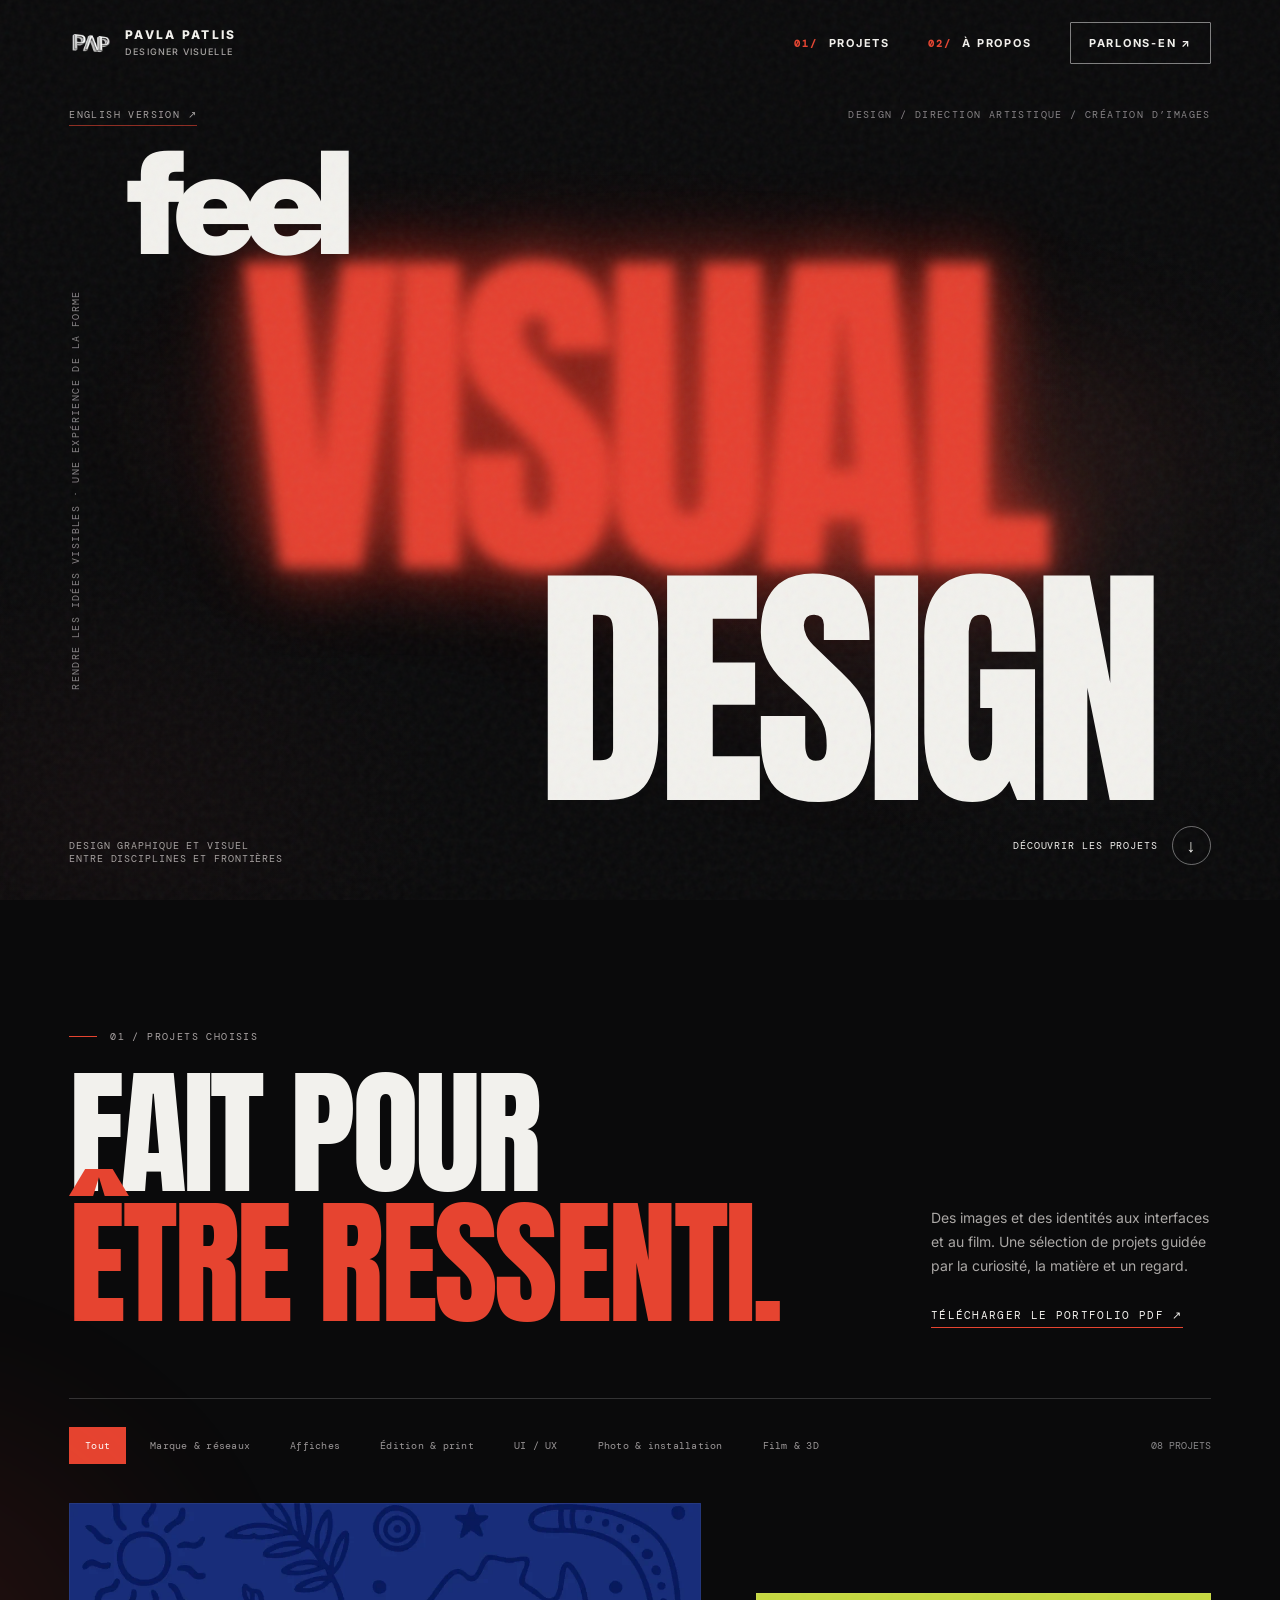
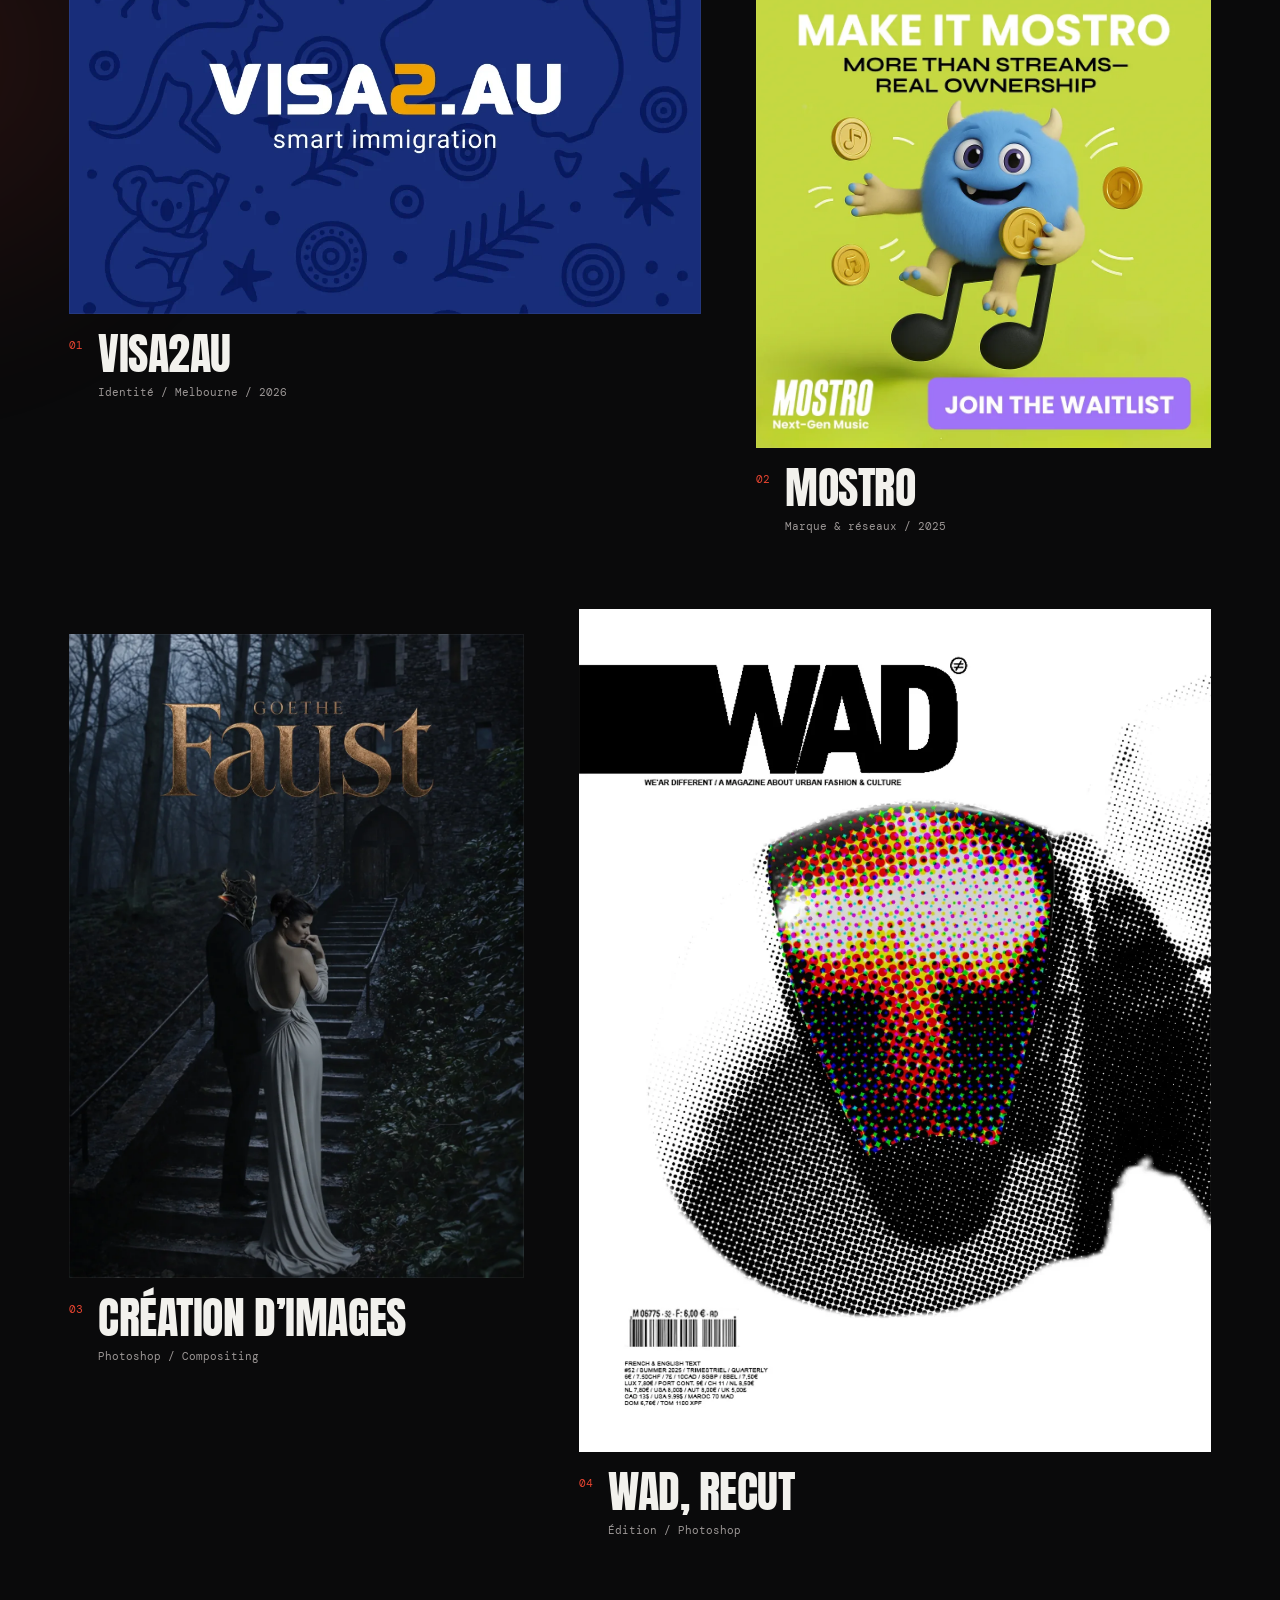
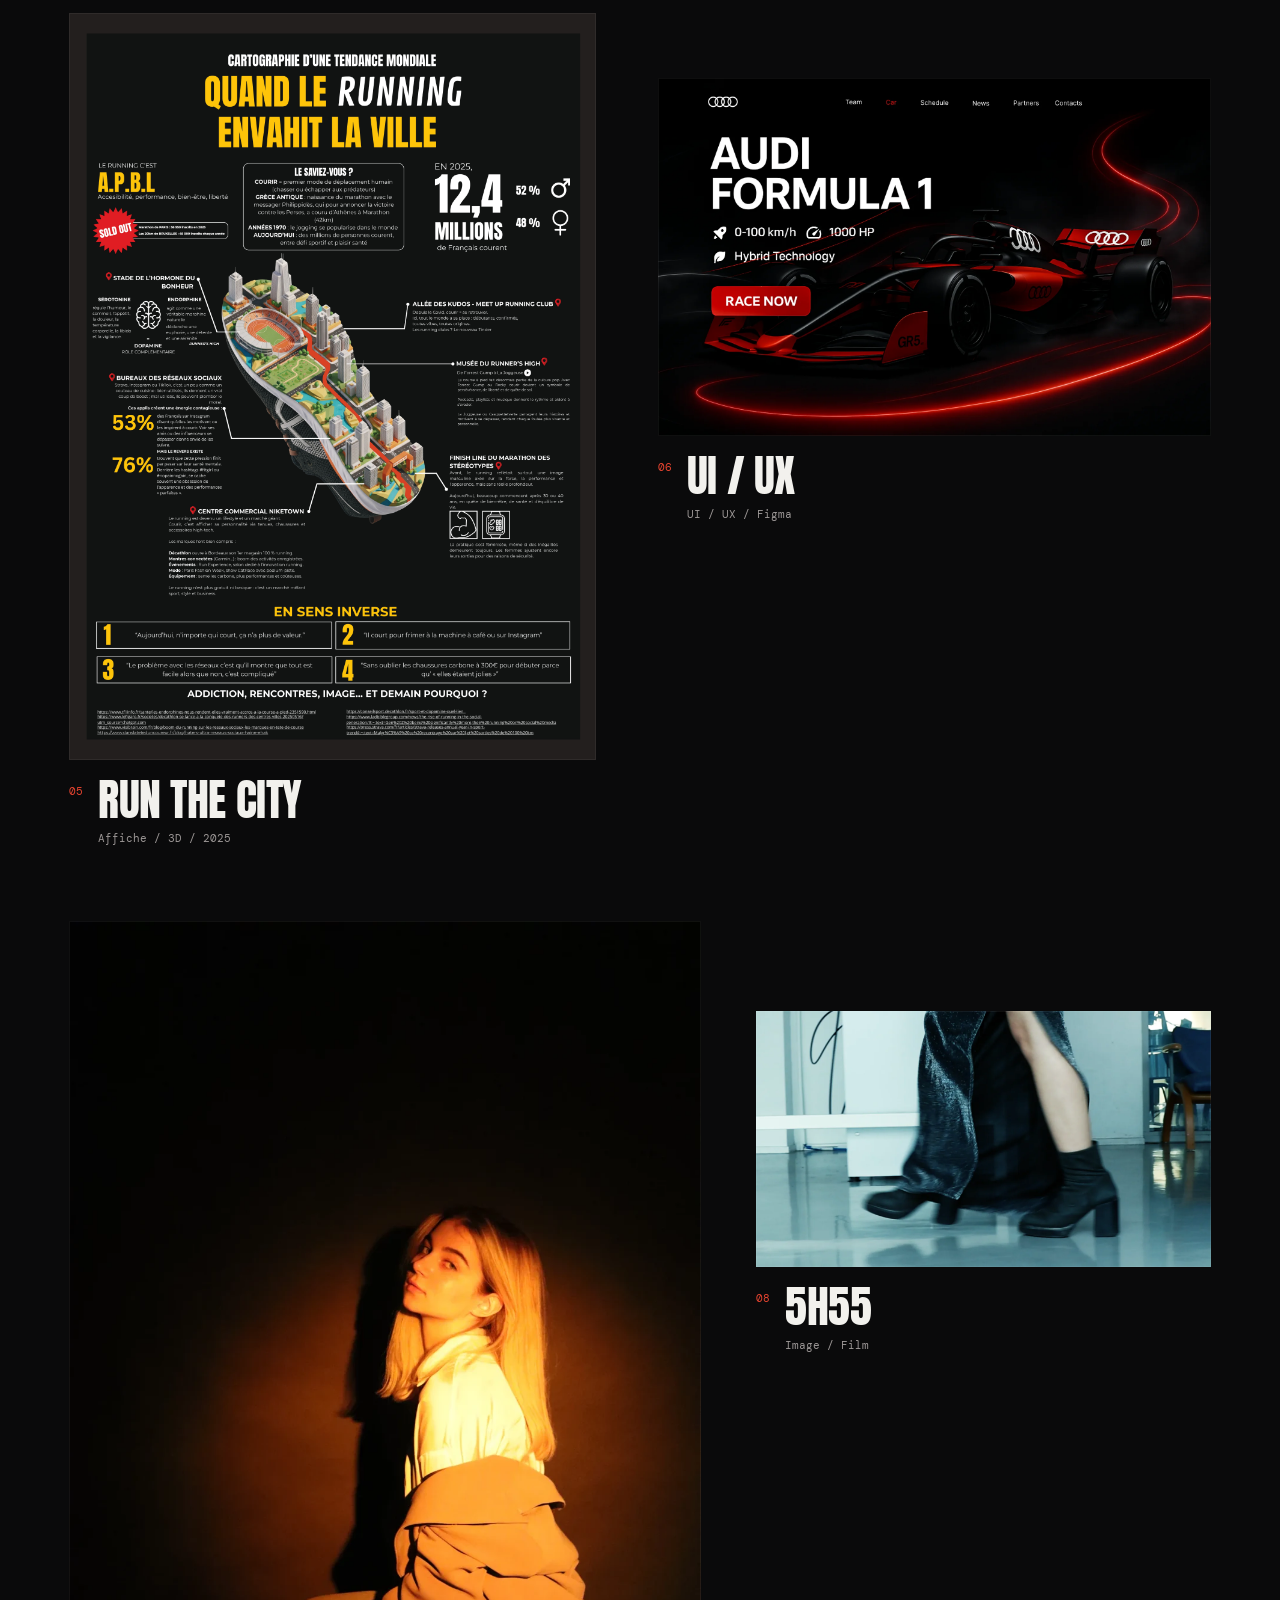
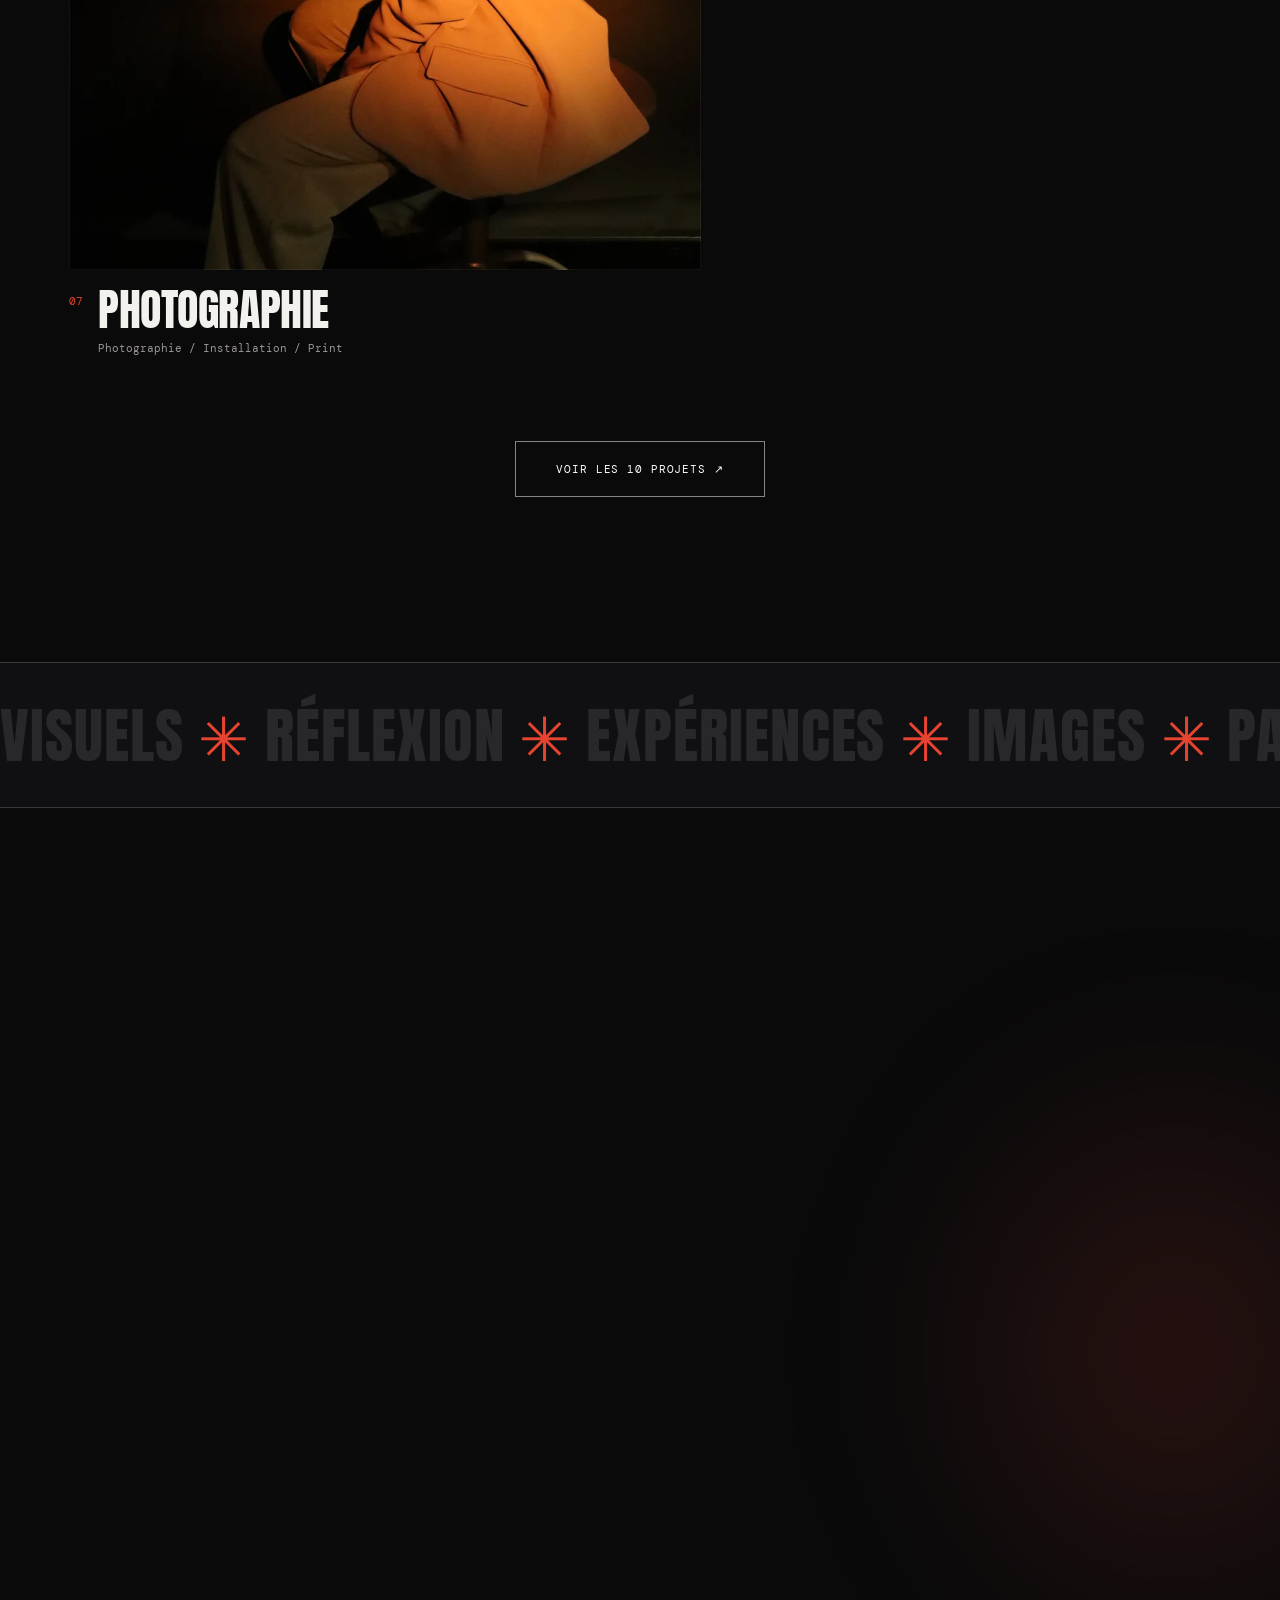
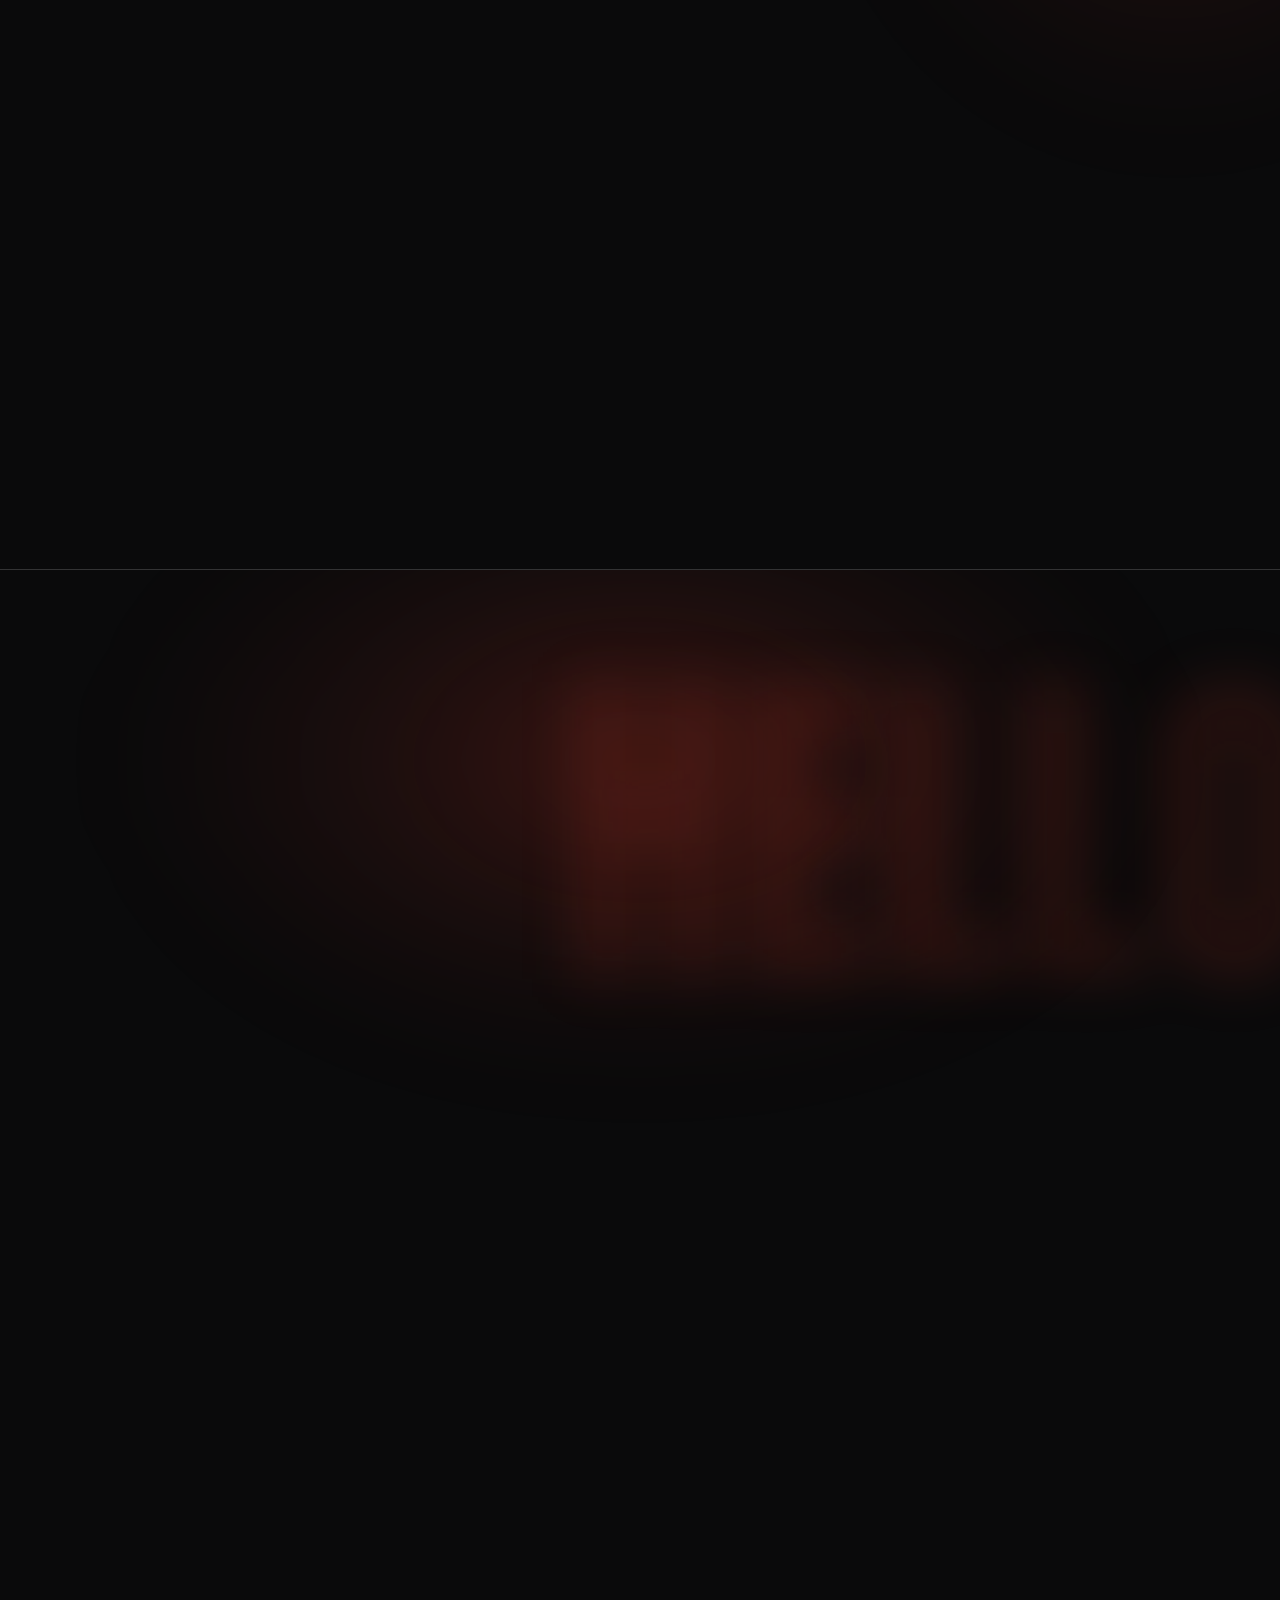
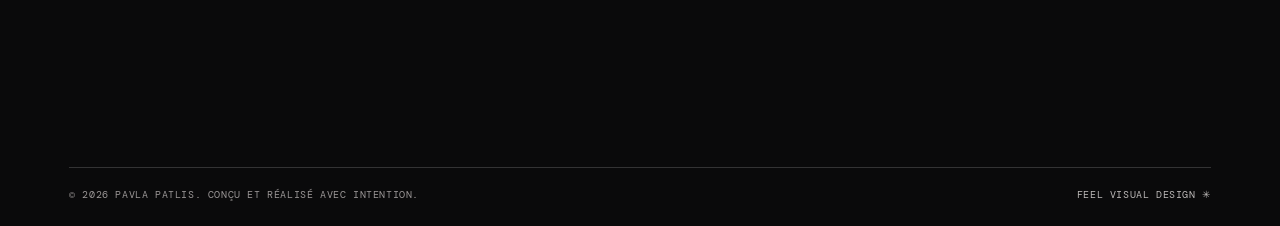
==== fr.html @ 3f1d0ac0 "Visa2AU: new email signatures" ====
<!doctype html>
<html lang="fr">
<head>
  <meta charset="utf-8">
  <meta name="viewport" content="width=device-width, initial-scale=1">
  <meta name="theme-color" content="#0a0a0b">
  <meta name="description" content="Pavla Patlis, designer visuelle : édition, identité visuelle, création d’images, digital et image en mouvement.">
  <title>Pavla Patlis — Feel Visual Design</title>
  <link rel="icon" type="image/x-icon" href="https://patlispavla.github.io/ppavla/logo_pap.ico">
  <link rel="preconnect" href="https://fonts.googleapis.com">
  <link rel="preconnect" href="https://fonts.gstatic.com" crossorigin>
  <link href="https://fonts.googleapis.com/css2?family=Anton&family=DM+Mono:wght@400;500&family=Inter:wght@400;500;600;700;800;900&display=swap" rel="stylesheet">
  <style>
  :root{--bg:#0a0a0b;--black:#0e0e10;--panel:#151517;--paper:#f2f1ed;--red:#e64430;--red2:#ff5b46;--faint:#89888a;--line:rgba(255,255,255,.17);--edge:clamp(22px,5.4vw,100px);--display:'Anton',Impact,'Noto Sans Condensed Black','Arial Narrow',sans-serif;--body:'Inter',Arial,sans-serif;--mono:'DM Mono',monospace}
  *,*::before,*::after{box-sizing:border-box}
  html{scroll-behavior:smooth;scroll-padding-top:100px}
  body{margin:0;color:var(--paper);background:var(--bg);font-family:var(--body);-webkit-font-smoothing:antialiased;overflow-x:hidden}
  ::selection{background:var(--red);color:white}
  a{color:inherit;text-decoration:none}
  button{font:inherit}
  button,a{-webkit-tap-highlight-color:transparent}
  button:focus-visible,a:focus-visible{outline:2px solid var(--red2);outline-offset:5px}
  img{display:block;max-width:100%}
  .sr-only{position:absolute!important;width:1px!important;height:1px!important;padding:0!important;margin:-1px!important;overflow:hidden!important;clip:rect(0,0,0,0)!important;white-space:nowrap!important;border:0!important}
  .skip{position:fixed;top:-80px;left:20px;background:var(--red);color:#fff;padding:12px 18px;z-index:500}.skip:focus{top:20px}
  .noise{position:fixed;inset:0;pointer-events:none;z-index:95;opacity:.095;background-image:url("data:image/svg+xml,%3Csvg viewBox='0 0 180 180' xmlns='http://www.w3.org/2000/svg'%3E%3Cfilter id='n'%3E%3CfeTurbulence type='fractalNoise' baseFrequency='.75' numOctaves='3' stitchTiles='stitch'/%3E%3C/filter%3E%3Crect width='100%25' height='100%25' filter='url(%23n)' opacity='.5'/%3E%3C/svg%3E")}
  .progress{position:fixed;z-index:100;top:0;left:0;height:2px;background:var(--red2);width:0;transition:width .08s linear}
  .site-header{height:86px;padding:0 var(--edge);display:flex;align-items:center;justify-content:space-between;position:fixed;inset:0 0 auto;z-index:90;border-bottom:1px solid transparent;transition:background .4s,border-color .4s,backdrop-filter .4s}
  .site-header.scrolled{background:rgba(8,8,9,.83);backdrop-filter:blur(24px);-webkit-backdrop-filter:blur(24px);border-color:var(--line)}
  .brand{display:flex;align-items:center;gap:12px;line-height:1}
  .brand-mark{width:44px;height:44px;object-fit:contain}
  .brand-name{font-size:12px;font-weight:800;letter-spacing:.19em;text-transform:uppercase}
  .brand-name small{display:block;font-size:9px;letter-spacing:.13em;font-weight:500;color:#a6a3a2;margin-top:6px}
  .main-nav{display:flex;align-items:center;gap:clamp(24px,3vw,52px)}
  .main-nav a{font-size:11px;text-transform:uppercase;letter-spacing:.16em;font-weight:700;position:relative}
  .main-nav a::after{content:'';position:absolute;bottom:-9px;left:0;width:0;height:2px;background:var(--red);transition:width .25s}
  .main-nav a:hover::after,.main-nav a:focus-visible::after{width:100%}
  .nav-num{font-family:var(--mono);font-size:10px;color:var(--red);margin-right:6px}
  .header-contact{border:1px solid rgba(255,255,255,.48);padding:13px 18px;border-radius:1px;transition:background .2s,border-color .2s}
  .header-contact:hover{background:var(--red);border-color:var(--red)}
  .mobile-toggle{display:none;background:none;border:0;color:var(--paper);font-size:12px;font-weight:700;letter-spacing:.1em;cursor:pointer}
  .hero{height:min(950px,100svh);min-height:740px;position:relative;isolation:isolate;overflow:hidden;display:flex;align-items:center;justify-content:center;padding:115px var(--edge) 90px}
  .hero::before{content:'';position:absolute;inset:-15%;z-index:-2;pointer-events:none;background:radial-gradient(ellipse 43% 30% at 47% 46%,rgba(102,32,29,.20),transparent 70%),radial-gradient(ellipse 30% 36% at 74% 58%,rgba(60,57,57,.18),transparent 75%),radial-gradient(ellipse 28% 30% at 18% 80%,rgba(68,32,34,.14),transparent 72%)}
  .hero-haze{position:absolute;pointer-events:none;z-index:-1;border-radius:50%;filter:blur(58px);will-change:transform;transform:translate3d(0,0,0)}
  .hero-haze.a{width:min(85vw,1100px);height:320px;left:11%;top:31%;background:radial-gradient(ellipse,rgba(230,68,48,.30) 0%,rgba(230,68,48,.12) 35%,transparent 76%);animation:haze-a 10s ease-in-out infinite alternate}
  .hero-haze.b{width:660px;height:410px;left:40%;top:37%;background:radial-gradient(ellipse,rgba(245,74,56,.14),transparent 70%);filter:blur(75px);animation:haze-b 13s ease-in-out infinite alternate}
  @keyframes haze-a{to{transform:translate3d(5%,-6%,0) scale(1.14)}}
  @keyframes haze-b{to{transform:translate3d(-9%,7%,0) scale(.88)}}
  .hero-rail{position:absolute;top:50%;left:var(--edge);writing-mode:vertical-rl;transform:translateY(-40%) rotate(180deg);font:10px var(--mono);letter-spacing:.14em;color:#858184}
  .hero-rail.right{left:auto;right:var(--edge);transform:translateY(-40%)}
  .hero-stage{position:relative;width:min(100%,1390px);height:min(64vw,690px);min-height:490px;transform:translateY(1.5%);isolation:isolate}
  .hero-feel{font-size:clamp(66px,11.5vw,182px);letter-spacing:-.085em;font-weight:900;line-height:1;position:absolute;top:0;left:5%;z-index:5;margin:0}
  .hero-visual{font-family:var(--display);font-weight:400;letter-spacing:-.035em;font-size:clamp(170px,29vw,455px);position:absolute;top:12%;left:50%;transform:translateX(-50%) scaleX(.98);line-height:1.25;white-space:nowrap;margin:0;color:rgba(234,67,50,.94);z-index:2;filter:blur(7px);text-shadow:0 0 20px rgba(232,55,42,.24),0 0 66px rgba(229,60,45,.16);animation:visual-pulse 8s ease-in-out infinite alternate}
  .hero-visual::before{content:'VISUAL';position:absolute;inset:0;filter:blur(34px);color:rgba(235,58,43,.52);z-index:-1}
  @keyframes visual-pulse{to{filter:blur(12px);opacity:.82}}
  .hero-design{font-family:var(--display);font-weight:400;letter-spacing:-.037em;position:absolute;z-index:5;bottom:-2%;right:8%;font-size:clamp(135px,21vw,335px);line-height:1;margin:0;color:var(--paper)}
  .hero-symbol{position:absolute;right:3%;top:5%;width:20px;height:20px;border:1px solid #9e9995;border-radius:50%}
  .hero-symbol::after{content:'';position:absolute;left:9px;top:-14px;height:45px;border-left:1px solid #9e9995;transform:rotate(45deg)}
  .hero-bottom{position:absolute;left:var(--edge);right:var(--edge);bottom:35px;display:flex;justify-content:space-between;align-items:flex-end;font:10px var(--mono);text-transform:uppercase;letter-spacing:.09em;color:#a6a1a0}
  .hero-bottom a{display:flex;align-items:center;gap:14px;color:var(--paper)}
  .scroll-orb{width:39px;height:39px;border:1px solid rgba(255,255,255,.4);border-radius:50%;display:grid;place-items:center;font-size:18px;transition:background .3s,transform .3s}
  .hero-bottom a:hover .scroll-orb{background:var(--red);border-color:var(--red);transform:translateY(4px)}
  .hero-counter{position:absolute;left:var(--edge);top:150px;font:10px var(--mono);color:var(--faint);letter-spacing:.14em}
  .reveal{opacity:1;transform:none}
  .js .reveal{opacity:0;transform:translateY(34px);transition:opacity .85s cubic-bezier(.15,.85,.24,1),transform .85s cubic-bezier(.15,.85,.24,1)}
  .js .reveal.is-visible{opacity:1;transform:none}
  .section-label{display:flex;align-items:center;gap:13px;font:10px var(--mono);text-transform:uppercase;letter-spacing:.14em;color:#aaa4a4}
  .section-label::before{content:'';width:28px;height:1px;background:var(--red)}
  .work{padding:130px var(--edge) 165px;position:relative}
  .work::before{content:'';position:absolute;width:700px;height:650px;left:-450px;top:430px;background:radial-gradient(ellipse,rgba(217,54,40,.14),transparent 72%);pointer-events:none;filter:blur(54px)}
  .work-intro{display:flex;justify-content:space-between;align-items:end;gap:35px;margin:25px 0 70px}
  .section-heading{font-family:var(--display);font-weight:400;font-size:clamp(70px,10.8vw,180px);line-height:.94;letter-spacing:-.026em;text-transform:uppercase;margin:0}
  .section-heading .accent{color:var(--red)}
  .work-intro p{max-width:280px;font-size:14px;line-height:1.7;color:#aaa7a5;margin:0 0 8px}
  .filter-bar{display:flex;flex-wrap:wrap;gap:8px;margin-bottom:39px;border-top:1px solid var(--line);padding-top:28px;align-items:center}
  .filter-bar button{cursor:pointer;color:#9b9798;background:none;border:1px solid transparent;padding:11px 15px;font:10px var(--mono);letter-spacing:.025em;transition:background .2s,color .2s,border-color .2s}
  .filter-bar button:hover{color:white;border-color:var(--line)}
  .filter-bar button[aria-pressed="true"]{color:white;background:var(--red);border-color:var(--red)}
  .filter-count{font:10px var(--mono);color:var(--faint);margin-left:auto;padding:10px 0}
  .projects{display:grid;grid-template-columns:repeat(12,minmax(0,1fr));column-gap:clamp(14px,2.8vw,45px);row-gap:75px}
  .project{grid-column:span 6;min-width:0;position:relative;cursor:pointer;background:none;color:inherit;border:0;padding:0;text-align:left;display:flex;flex-direction:column}
  .project:nth-child(6n+1),.project:nth-child(6n+4){grid-column:span 7}
  .project:nth-child(6n+2),.project:nth-child(6n+3){grid-column:span 5}
  .project:nth-child(6n+1){padding-right:1.5vw}
  .project:nth-child(6n+2){padding-top:90px}
  .project:nth-child(6n+3){padding-top:25px}
  .project:nth-child(6n+4){padding-left:1.5vw}
  .project:nth-child(6n+5){padding-right:2vw}
  .project:nth-child(6n+6){padding-top:65px}
  .project-cover{width:100%;position:relative;display:block;background:#19191b;overflow:hidden;aspect-ratio:1.37}
  .project:nth-child(6n+2) .project-cover,.project:nth-child(6n+3) .project-cover{aspect-ratio:.91}
  .project:nth-child(6n+5) .project-cover{aspect-ratio:1.12}
  .project-cover::after{content:'';position:absolute;inset:0;border:1px solid rgba(255,255,255,.055);pointer-events:none}
  .project-cover img{width:100%;height:100%;object-fit:cover;transition:transform 1s cubic-bezier(.2,.8,.2,1),filter .6s}
  .project:hover .project-cover img{transform:scale(1.06);filter:saturate(1.09)}
  .project-cover .view{position:absolute;top:20px;right:20px;width:52px;height:52px;border-radius:50%;display:grid;place-items:center;background:var(--red);font-size:20px;line-height:1;opacity:0;transform:translateY(10px) rotate(-25deg);transition:opacity .3s,transform .3s;z-index:2}
  .project:hover .view,.project:focus-visible .view{opacity:1;transform:translateY(0) rotate(0)}
  .project-info{display:flex;align-items:start;gap:15px;padding-top:18px}
  .project-index{font:11px var(--mono);color:var(--red);padding-top:6px}
  .project-title{font:clamp(27px,3.4vw,53px)/1 var(--display);text-transform:uppercase;letter-spacing:-.01em;transition:color .25s}
  .project:hover .project-title{color:var(--red2)}
  .project-category{font:11px var(--mono);color:#9b9695;margin:8px 0 0 0;line-height:1.5}
  .archive-controls{display:flex;justify-content:center;padding-top:85px}
  .archive-button{border:1px solid rgba(255,255,255,.5);cursor:pointer;background:transparent;color:white;min-width:250px;padding:20px 27px;text-align:center;text-transform:uppercase;font:11px var(--mono);letter-spacing:.08em;transition:background .25s,border-color .25s}
  .archive-button:hover{background:var(--red);border-color:var(--red)}
  .marquee{border-top:1px solid var(--line);border-bottom:1px solid var(--line);padding:26px 0;overflow:hidden;background:#101012}
  .marquee-track{display:flex;gap:55px;width:max-content;font:clamp(27px,4.8vw,70px) var(--display);white-space:nowrap;text-transform:uppercase;color:#28282a;letter-spacing:.015em;animation:marquee 35s linear infinite}
  .marquee-track b{font-weight:400;color:var(--red)}
  @keyframes marquee{to{transform:translateX(-50%)}}
  .about{padding:150px var(--edge) 155px;position:relative;overflow:hidden}
  .about::before{content:'';position:absolute;right:-220px;top:170px;width:650px;height:750px;background:radial-gradient(ellipse,rgba(230,68,48,.14),transparent 70%);filter:blur(65px);pointer-events:none}
  .about-layout{display:grid;grid-template-columns:.84fr 1.15fr;gap:clamp(45px,9vw,150px);margin-top:35px;align-items:start}
  .portrait{margin:0;position:relative;width:100%;max-width:520px;background:#222;overflow:hidden;aspect-ratio:4/5}
  .portrait img{height:100%;width:100%;object-fit:cover;filter:grayscale(1) contrast(1.13);transition:filter .6s,transform 1.2s}
  .portrait:hover img{filter:grayscale(.45);transform:scale(1.03)}
  .portrait figcaption{position:absolute;bottom:17px;left:18px;font:10px var(--mono);letter-spacing:.09em;background:rgba(11,11,12,.7);padding:9px 11px}
  .about-lead{font-size:clamp(26px,3.6vw,53px);line-height:1.13;font-weight:800;letter-spacing:-.04em;margin:0 0 29px}
  .about-lead em{font-style:normal;color:var(--red)}
  .about-copy{font-size:15px;line-height:1.9;color:#aaa5a4;max-width:600px;margin:0 0 22px}
  .about-status{display:flex;align-items:flex-start;gap:12px;border-top:1px solid var(--line);border-bottom:1px solid var(--line);padding:22px 0;margin:35px 0 40px;font-size:13px;line-height:1.65;max-width:620px}
  .status-dot{display:block;width:8px;height:8px;border-radius:50%;background:var(--red);box-shadow:0 0 0 6px rgba(230,68,48,.15);margin:5px 3px 0 4px;flex-shrink:0;animation:status 2.5s ease-in-out infinite}
  @keyframes status{50%{box-shadow:0 0 0 10px rgba(230,68,48,0)}}
  .about-detail{display:grid;grid-template-columns:1fr 1fr;gap:36px;margin-top:30px;max-width:620px}
  .detail-heading{font:10px var(--mono);letter-spacing:.14em;text-transform:uppercase;color:var(--red);margin:0 0 15px}
  .detail-text{font-size:13px;line-height:1.8;color:#aaa5a4;margin:0}
  .contact{min-height:680px;position:relative;isolation:isolate;padding:115px var(--edge) 25px;overflow:hidden;border-top:1px solid var(--line);display:flex;flex-direction:column;justify-content:space-between}
  .contact::before{content:'';position:absolute;z-index:-2;left:10%;top:-110px;width:80%;height:600px;background:radial-gradient(ellipse,rgba(227,61,44,.24),rgba(227,61,44,.08) 38%,transparent 73%);filter:blur(55px);animation:contact-fog 10s ease-in-out infinite alternate}
  @keyframes contact-fog{to{transform:scale(1.15) translateX(3%);opacity:.75}}
  .contact-glow{position:absolute;z-index:-1;font:clamp(160px,27vw,510px)/1 var(--display);color:rgba(231,62,44,.13);filter:blur(27px);top:90px;right:-3%;white-space:nowrap;pointer-events:none}
  .contact-content{position:relative;z-index:2}
  .contact-heading{font:clamp(76px,11.7vw,190px)/.91 var(--display);text-transform:uppercase;letter-spacing:-.02em;margin:20px 0 43px}
  .contact-heading span{color:var(--red)}
  .email-link{display:inline-block;font-size:clamp(17px,3vw,42px);font-weight:700;letter-spacing:-.035em;padding:8px 0;border-bottom:1px solid var(--paper);word-break:break-word;transition:color .25s,border-color .25s}
  .email-link:hover{color:var(--red2);border-color:var(--red2)}
  .contact-links{display:flex;flex-wrap:wrap;gap:26px;margin-top:35px;font:10px var(--mono);text-transform:uppercase;letter-spacing:.08em}
  .contact-links a{padding:4px 0;border-bottom:1px solid rgba(255,255,255,.4);transition:color .2s}
  .contact-links a:hover{color:var(--red2)}
  .footer{display:flex;justify-content:space-between;align-items:center;gap:20px;border-top:1px solid var(--line);padding-top:20px;font:10px var(--mono);color:#9b9797;letter-spacing:.06em}
  .footer span:last-child{color:#bcb9b8}
  /* case study overlay */
  .case-overlay{position:fixed;inset:0;background:rgba(0,0,0,.78);z-index:140;display:none;align-items:stretch;justify-content:end;backdrop-filter:blur(14px);-webkit-backdrop-filter:blur(14px)}
  .case-overlay.open{display:flex}
  .case-panel{background:#101011;position:relative;overflow-y:auto;overscroll-behavior:contain;width:min(1050px,96vw);height:100%;padding:35px clamp(22px,5vw,75px) 75px;box-shadow:-20px 0 80px rgba(0,0,0,.3);animation:panel-in .4s cubic-bezier(.2,.8,.2,1) both}
  @keyframes panel-in{from{transform:translateX(40px);opacity:.6}to{transform:none;opacity:1}}
  .case-top{display:flex;align-items:center;justify-content:space-between;padding:0 0 50px;gap:15px}
  .case-back{background:none;border:0;color:#aaa4a4;cursor:pointer;font:11px var(--mono);text-transform:uppercase;letter-spacing:.1em}
  .case-close{border:1px solid var(--line);background:none;color:white;width:44px;height:44px;border-radius:50%;font-size:21px;cursor:pointer;transition:background .25s}
  .case-close:hover{background:var(--red)}
  .case-small{font:11px var(--mono);color:var(--red);letter-spacing:.1em}
  .case-name{font:clamp(70px,9vw,150px)/1 var(--display);text-transform:uppercase;letter-spacing:-.02em;margin:17px 0 10px}
  .case-subline{font:14px var(--mono);color:#aaa4a4;margin:0 0 45px}
  .case-main-image{width:100%;max-height:650px;object-fit:cover;background:#222}
  .case-row{display:grid;grid-template-columns:1.15fr .85fr;gap:40px;border-top:1px solid var(--line);padding:45px 0 55px;margin-top:25px}
  .case-description{font-size:clamp(17px,2vw,25px);line-height:1.65;letter-spacing:-.025em;margin:0}
  .case-tags{font:11px/1.9 var(--mono);color:#999;letter-spacing:.01em;margin:0}
  .case-gallery{display:grid;grid-template-columns:repeat(2,minmax(0,1fr));gap:16px}
  .case-gallery img{width:100%;height:auto;object-fit:contain;background:#1e1e20}
  .case-gallery img.wide{grid-column:1/-1}
  .case-next-btn{border:0;border-top:1px solid var(--line);width:100%;margin-top:42px;padding:30px 0;text-align:left;color:white;background:none;display:flex;justify-content:space-between;align-items:center;cursor:pointer}
  .case-next-btn span:first-child{font:10px var(--mono);color:var(--red)}
  .case-next-btn span:last-child{font:clamp(30px,4vw,60px) var(--display);text-transform:uppercase}
  .no-scroll{overflow:hidden}
  @media(max-width:1100px){.hero{min-height:640px}.hero-stage{min-height:400px}.hero-design{bottom:4%}.hero-feel{top:4%}.work{padding-top:85px}.section-heading{font-size:clamp(80px,10vw,135px)}.about-layout{gap:50px}}
  @media(max-width:760px){:root{--edge:22px}.site-header{height:72px}.brand-mark{width:37px;height:37px}.brand-name{font-size:10px}.brand-name small{font-size:8px}.mobile-toggle{display:block}.main-nav{position:absolute;left:0;right:0;top:72px;background:#101011;display:none;flex-direction:column;align-items:stretch;padding:30px var(--edge);gap:0;border-bottom:1px solid var(--line)}.main-nav.open{display:flex}.main-nav a{font-size:15px;padding:17px 0}.main-nav .header-contact{margin-top:15px;text-align:center}.hero{height:780px;min-height:680px;padding-top:100px}.hero-stage{min-height:370px;height:440px;width:100%;transform:translateY(-15px)}.hero-feel{left:0;top:15%;font-size:clamp(70px,15vw,125px)}.hero-visual{font-size:clamp(158px,30vw,240px);top:24%;filter:blur(5px)}.hero-design{font-size:clamp(126px,24vw,195px);right:1%;bottom:9%}.hero-rail,.hero-rail.right,.hero-symbol{display:none}.hero-counter{top:105px}.hero-bottom{bottom:22px}.hero-bottom>span{max-width:160px}.work{padding:80px var(--edge) 95px}.work-intro{display:block;margin-bottom:37px}.section-heading{font-size:clamp(64px,16vw,110px)}.work-intro p{margin-top:24px;max-width:380px}.filter-bar{gap:4px}.filter-bar button{padding:10px 9px;font-size:10px}.filter-count{width:100%;margin-left:0}.projects{grid-template-columns:1fr 1fr;gap:45px 17px}.project,.project:nth-child(n){grid-column:span 1;padding:0}.project:nth-child(4n+1){grid-column:span 2}.project:nth-child(4n+1) .project-cover{aspect-ratio:1.35}.project:nth-child(4n+2) .project-cover,.project:nth-child(4n+3) .project-cover{aspect-ratio:.75}.project:nth-child(4n+4) .project-cover{aspect-ratio:.82}.project-info{gap:8px;padding-top:13px}.project-index{font-size:9px}.project-title{font-size:clamp(23px,5vw,39px)}.project-category{font-size:10px;margin-top:6px}.project-cover .view{width:40px;height:40px;right:11px;top:11px}.about{padding:85px var(--edge)}.about-layout{grid-template-columns:1fr;gap:40px}.portrait{max-width:430px;aspect-ratio:4/4.5}.about-copy{font-size:14px}.contact{min-height:620px;padding-top:100px}.contact-heading{font-size:clamp(74px,13vw,135px)}.contact-glow{top:150px}.case-panel{width:100vw;padding-top:22px}.case-top{padding-bottom:30px}.case-row{grid-template-columns:1fr;gap:22px;padding-top:30px}}
  @media(max-width:460px){.hero{height:690px;min-height:630px}.hero-stage{height:335px;min-height:300px}.hero-feel{font-size:18.4vw;top:5%}.hero-visual{font-size:32vw;top:20%;letter-spacing:-.07em}.hero-design{font-size:25vw;bottom:0;right:-1%}.hero-bottom{font-size:9px}.work-intro p{font-size:13px}.project-title{font-size:21px}.project-category{font-size:9px}.about-detail{grid-template-columns:1fr;gap:24px}.footer{flex-direction:column;align-items:flex-start}.case-gallery{gap:10px}}
  @media(prefers-reduced-motion:reduce){*,*::before,*::after{scroll-behavior:auto!important;animation-duration:.01ms!important;animation-iteration-count:1!important;transition-duration:.01ms!important}.js .reveal{opacity:1!important;transform:none!important}.hero-visual{filter:blur(7px)}}
  
  /* Nov 9 edits: DESIGN lower; images shown whole, never cropped */
  .hero-design{bottom:-12%}
  .projects{align-items:start}
  .project-cover,.project:nth-child(n) .project-cover{aspect-ratio:auto!important;height:auto}
  .project-cover img{height:auto;object-fit:contain;display:block}
  .project:hover .project-cover img{transform:none}
  .portrait{aspect-ratio:auto!important}.portrait img{height:auto}
  .case-main-image{max-height:85vh;object-fit:contain;display:block;margin:0 auto}
  @media(max-width:1100px){.hero-design{bottom:-10%}}
  @media(max-width:760px){.hero-design{bottom:-4%}}
  @media(max-width:460px){.hero-design{bottom:-9%}}

  .case-section{grid-column:1/-1;display:grid;grid-template-columns:minmax(180px,.32fr) 1fr;gap:36px;padding:44px 0;border-top:1px solid var(--line)}
  .case-section-head h3{font:clamp(30px,3vw,46px)/1 var(--display);text-transform:uppercase;margin:0 0 14px}
  .case-section-head p{font-size:15px;line-height:1.6;color:#b9b3b1;margin:0;max-width:340px}
  .case-section-imgs{display:grid;gap:16px;align-content:start}
  .case-section-imgs.cols-2{grid-template-columns:repeat(2,minmax(0,1fr))}
  .case-section-imgs.cols-2 img:first-child:nth-last-child(odd){grid-column:1/-1}
  .case-section-imgs img{width:100%;height:auto;background:transparent;border-radius:4px}
  .case-section-imgs img[src*="letterhead"]{max-width:520px}
  @media(max-width:760px){.case-section{grid-template-columns:1fr;gap:18px;padding:30px 0}.case-section-imgs.cols-2{grid-template-columns:1fr 1fr}}

  .archive{display:grid;grid-template-columns:minmax(0,560px) minmax(220px,1fr);gap:0;align-items:stretch;margin:70px 0 40px}
  .archive-art img{display:block;width:100%;height:auto}
  .archive-links{position:relative}
  .archive-links-inner{position:absolute;left:0;right:0;top:71%;transform:translateY(-32px);display:flex;flex-direction:column}
  .archive-links a{display:flex;justify-content:space-between;align-items:center;gap:20px;padding:16px 4px 16px 28px;border-bottom:1px solid rgba(255,255,255,.25);font:clamp(22px,2.4vw,34px)/1 var(--display);text-transform:uppercase;letter-spacing:.01em;transition:color .2s,padding .2s}
  .archive-links a:first-child{border-top:1px solid rgba(255,255,255,.25)}
  .archive-links a b{font-weight:400;color:var(--red)}
  .archive-links a:hover{color:var(--red2);padding-left:36px}
  @media(max-width:760px){.archive{grid-template-columns:1fr;margin:44px 0 30px}.archive-links-inner{position:static;transform:none;margin-top:20px}.archive-links a{padding-left:4px}}

  .hero-design{right:5%}
  @media(max-width:760px){.hero-design{right:0}}

  /* hero: equal glyph gaps feel→VISUAL→DESIGN (Anton/Inter metrics), sizes tied to --s */
  @media(min-width:761px){
    .hero{padding-top:140px;padding-bottom:95px}
    .hero-stage{--s:min(455px,29vw,calc((clamp(740px,100svh,950px) - 245px)/1.845));height:calc(var(--s)*1.845);min-height:0;transform:none}
    .hero-feel{font-size:calc(var(--s)*.4);top:calc(var(--s)*-.0408)}
    .hero-visual{font-size:var(--s);line-height:1;top:calc(var(--s)*.267)}
    .hero-design{font-size:calc(var(--s)*.736);top:calc(var(--s)*1.1654);bottom:auto}
    .hero-counter{top:108px}
    .hero-rail.right{writing-mode:horizontal-tb;top:108px;transform:none}
  }
  .work-pdf{display:inline-block;margin-top:22px;font:11px var(--mono);text-transform:uppercase;letter-spacing:.12em;color:var(--paper);border-bottom:1px solid var(--red);padding-bottom:5px}
  .work-pdf:hover{color:var(--red2)}
  .lang-switch{font:11px var(--mono);letter-spacing:.12em;color:#a6a1a0}
  .lang-switch b{color:var(--paper);font-weight:500}
  .lang-switch:hover{color:var(--red2)}
  .hero-fr{z-index:6;color:#a6a1a0;border-bottom:1px solid rgba(230,68,48,.6);padding-bottom:4px;transition:color .2s}
  .hero-fr:hover{color:var(--paper)}
  .about-certs{grid-column:1/-1}
  .cert-list{list-style:none;margin:0;padding:0;font-size:13px;line-height:1.5;color:#aaa5a4}
  .cert-list li{display:flex;justify-content:space-between;gap:18px;padding:9px 0;border-top:1px solid var(--line)}
  .cert-list li:last-child{border-bottom:1px solid var(--line)}
  .cert-list a,.cert-list .cert-name{color:var(--paper)}
  .cert-list a:hover{color:var(--red2)}
  .cert-list li span:last-child{font:10px var(--mono);letter-spacing:.08em;text-transform:uppercase;color:#858184;white-space:nowrap;align-self:center}
  @media(max-width:460px){.cert-list li{flex-direction:column;gap:3px}.cert-list li span:last-child{align-self:flex-start}}
</style>
</head>
<body>
<a class="skip" href="#work">Aller aux projets</a>
<div class="noise" aria-hidden="true"></div><div class="progress" id="progress" aria-hidden="true"></div>
<header class="site-header" id="header">
  <a class="brand" href="#top" aria-label="Pavla Patlis, retour en haut"><img class="brand-mark" src="https://patlispavla.github.io/ppavla/gallery2/logo_pap.png" alt=""><span class="brand-name">Pavla Patlis<small>Designer visuelle</small></span></a>
  <button class="mobile-toggle" id="mobile-toggle" aria-controls="main-nav" aria-expanded="false">MENU <span aria-hidden="true">☰</span></button>
  <nav class="main-nav" id="main-nav" aria-label="Navigation principale">
    <a href="#work"><span class="nav-num">01/</span> Projets</a>
    <a href="#about"><span class="nav-num">02/</span> À propos</a>
    <a class="header-contact" href="#contact">PARLONS-EN ↗</a>
  </nav>
</header>
<main>
  <section id="top" class="hero" aria-labelledby="hero-title">
    <span class="hero-haze a" aria-hidden="true"></span><span class="hero-haze b" aria-hidden="true"></span>
    <a class="hero-counter hero-fr" href="https://patlispavla.github.io/ppavla/v3.html" lang="en" hreflang="en">ENGLISH VERSION ↗</a><span class="hero-rail">RENDRE LES IDÉES VISIBLES · UNE EXPÉRIENCE DE LA FORME</span><span class="hero-rail right">DESIGN / DIRECTION ARTISTIQUE / CRÉATION D’IMAGES</span>
    <div class="hero-stage" id="hero-stage"><h1 id="hero-title" class="hero-feel"><span aria-hidden="true">feel</span><span class="sr-only">Pavla Patlis, feel visual design</span></h1><div class="hero-visual" aria-hidden="true">VISUAL</div><div class="hero-design" aria-hidden="true">DESIGN</div></div>
    <div class="hero-bottom"><span>Design graphique et visuel<br>Entre disciplines et frontières</span><a href="#work">Découvrir les projets <span class="scroll-orb" aria-hidden="true">↓</span></a></div>
  </section>
  <section class="work" id="work" aria-labelledby="work-heading">
    <div class="section-label reveal">01 / Projets choisis</div>
    <div class="work-intro reveal"><h2 class="section-heading" id="work-heading">Fait pour<br><span class="accent">être ressenti.</span></h2><div class="work-intro-side"><p>Des images et des identités aux interfaces et au film. Une sélection de projets guidée par la curiosité, la matière et un regard.</p><a class="work-pdf" href="https://patlispavla.github.io/ppavla/portfolio.pdf" target="_blank" rel="noopener noreferrer">Télécharger le portfolio PDF ↗</a></div></div>
    <div class="filter-bar reveal" role="group" aria-label="Catégories de projets">
      <button type="button" data-filter="all" aria-pressed="true">Tout</button><button type="button" data-filter="brand" aria-pressed="false">Marque & réseaux</button><button type="button" data-filter="poster" aria-pressed="false">Affiches</button><button type="button" data-filter="editorial" aria-pressed="false">Édition & print</button><button type="button" data-filter="digital" aria-pressed="false">UI / UX</button><button type="button" data-filter="photo" aria-pressed="false">Photo & installation</button><button type="button" data-filter="film" aria-pressed="false">Film & 3D</button>
      <span class="filter-count" id="filter-count" aria-live="polite"></span>
    </div>
    <div class="projects" id="projects" aria-live="polite"></div>
    <div class="archive-controls"><button class="archive-button" type="button" id="archive-button">Voir tous les projets ↗</button></div>
  </section>
  <div class="marquee" aria-hidden="true"><div class="marquee-track"><span>VISUELS <b>✳</b> RÉFLEXION <b>✳</b> EXPÉRIENCES <b>✳</b> IMAGES <b>✳</b> PAS SEULEMENT VU, MAIS RESSENTI <b>✳</b>&nbsp;</span><span>VISUELS <b>✳</b> RÉFLEXION <b>✳</b> EXPÉRIENCES <b>✳</b> IMAGES <b>✳</b> PAS SEULEMENT VU, MAIS RESSENTI <b>✳</b>&nbsp;</span></div></div>
  <section class="about" id="about" aria-labelledby="about-heading">
    <div class="section-label reveal">02 / La personne derrière les pixels</div>
    <div class="about-layout">
      <figure class="portrait reveal"><img src="https://patlispavla.github.io/ppavla/v2-assets/pavla.webp" alt="Portrait de Pavla Patlis" loading="lazy"><figcaption>PAVLA PATLIS / DESIGNER VISUELLE</figcaption></figure>
      <div class="reveal"><h2 class="section-heading" id="about-heading" style="font-size:clamp(74px,9vw,145px);margin:-5px 0 35px">À propos<span class="accent">.</span></h2><p class="about-lead">Je crée des images qui portent une <em>atmosphère</em> avant de porter un message.</p><p class="about-copy">Je suis designer graphique et visuelle. Je travaille sur la communication de marque, l’édition, la photographie, le digital et le film.</p><p class="about-copy">Formée à la British Higher School of Art & Design à Moscou, j’étudie la publicité à l’IUT Bordeaux Montaigne. En 2026, j’étudie aussi la communication et le cinéma à UC Davis, après avoir travaillé en communication visuelle à Melbourne et à Paris.</p><div class="about-status"><span class="status-dot" aria-hidden="true"></span><span><strong>Ouverte aux stages et aux collaborations.</strong><br>Disponible à partir de 2027.</span></div><div class="about-detail"><div><h3 class="detail-heading">Mes outils</h3><p class="detail-text">Photoshop · Illustrator · InDesign<br>Figma · After Effects · Photography<br>Systèmes visuels · Édition · Film</p></div><div><h3 class="detail-heading">En bref</h3><p class="detail-text">Actuellement : Californie, États-Unis<br>Avant : Melbourne · Bordeaux<br>Je travaille en anglais · français · russe</p></div><div class="about-certs"><h3 class="detail-heading">Certifications</h3><ul class="cert-list"><li><a href="https://coursera.org/verify/specialization/7VMYM4BVANUP" target="_blank" rel="noopener noreferrer">Graphic Design Specialization ↗</a><span>CalArts · 2026</span></li><li><span class="cert-name">Advertising with Meta</span><span>Meta · 2026</span></li><li><span class="cert-name">Foundations of Project Management</span><span>Google · 2026</span></li><li><span class="cert-name">AI Foundations · Applied AI · Agents &amp; Workflows</span><span>OpenAI Academy · 2026</span></li><li><span class="cert-name">DELF B2, français</span><span>France Éducation international</span></li></ul></div></div></div>
    </div>
  </section>
  <section class="contact" id="contact" aria-labelledby="contact-heading"><div class="contact-glow" aria-hidden="true">HELLO</div><div class="contact-content"><div class="section-label reveal">03 / Contact</div><h2 class="contact-heading reveal" id="contact-heading">Une idée ?<br><span>Parlons-en.</span></h2><a class="email-link reveal" href="mailto:patlispavla@gmail.com">patlispavla@gmail.com ↗</a><div class="archive reveal"><div class="archive-art"><img id="archive-img" alt="Beyond Design par Pavla Patlis : entrer dans les archives"></div><nav class="archive-links" aria-label="Portfolio et contacts"><div class="archive-links-inner"><a href="https://patlispavla.github.io/ppavla/portfolio.pdf" target="_blank" rel="noopener noreferrer"><span>Portfolio PDF</span><b>↗</b></a><a href="https://www.linkedin.com/in/pavla-patlis-100b432b5" target="_blank" rel="noopener noreferrer"><span>LinkedIn</span><b>↗</b></a></div></nav></div></div><footer class="footer"><span>© 2026 PAVLA PATLIS. CONÇU ET RÉALISÉ AVEC INTENTION.</span><span>FEEL VISUAL DESIGN ✳</span></footer></section>
</main>
<div class="case-overlay" id="case-overlay" aria-hidden="true"><div class="case-panel" id="case-panel" role="dialog" aria-modal="true" aria-labelledby="case-name" tabindex="-1"><div class="case-top"><button class="case-back" id="case-back" type="button">← Retour aux projets</button><button class="case-close" id="case-close" type="button" aria-label="Fermer le projet">×</button></div><span class="case-small" id="case-number"></span><h2 class="case-name" id="case-name"></h2><p class="case-subline" id="case-subline"></p><img class="case-main-image" id="case-main-image" alt=""><div class="case-row"><p class="case-description" id="case-description"></p><p class="case-tags" id="case-tags"></p></div><div class="case-gallery" id="case-gallery"></div><button class="case-next-btn" id="case-next" type="button"><span>PROJET SUIVANT ↗</span><span id="case-next-name"></span></button></div></div>
<script>
'use strict';
/* Uses the image assets already published in the owner's GitHub repository.
   To work offline, replace BASE with a local asset path and download the same image folders. */
const BASE='https://patlispavla.github.io/ppavla/';
const art=(name)=>BASE+'v2-assets/'+name;document.getElementById('archive-img').src=art('contact-archive.webp');
const photo=(name)=>BASE+'gallery2/'+name;
const projects=[
 {id:'visa2au',title:'Visa2AU',sub:'Un langage visuel complet pour une agence d’immigration',category:'brand',label:'Identité / Melbourne / 2026',cover:art('visa2au-pattern.webp'),images:[],tags:'Stage / Melbourne / 2026 / Identité / Print / Web / LinkedIn',description:'Pendant mon stage à Melbourne, j’ai créé l’identité visuelle de Visa2AU, une agence d’immigration, et je l’ai déclinée sur tous les supports : logo, motif, cartes de visite, signatures e-mail, papier à en-tête et site web. J’ai aussi géré la page LinkedIn de l’agence.',sections:[{t:'Logo',d:'Le logotype avec un 2 doré et la signature « smart immigration ».',cols:1,imgs:[art('visa2au-logo-white.webp')]},{t:'Motif',d:'Un motif en pointillés : kangourou, koala, tortue et feuilles d’eucalyptus, dessinés en doré sur bleu marine. Il se décline en bande ou en vague sur les supports imprimés.',cols:1,imgs:[art('visa2au-pattern-band.webp'),art('visa2au-pattern-wave.webp')]},{t:'Cartes de visite',d:'Le verso bleu (en haut) porte le logo et des icônes au trait. Le recto change selon la ville du bureau : Sydney, Melbourne, Brisbane et Cairns, chacune avec sa propre illustration.',cols:2,imgs:[art('visa2au-card-melbourne.webp'),art('visa2au-card-sydney.webp'),art('visa2au-card-brisbane.webp'),art('visa2au-card-cairns.webp')]},{t:'Signatures e-mail',d:'Des signatures pour chaque agent et pour l’équipe support, avec des illustrations de villes au trait et une carte illustrée de l’Australie.',cols:1,imgs:[art('visa2au-sig-sergey.webp'),art('visa2au-signature.webp'),art('visa2au-sig-support.webp')]},{t:'Papier à en-tête',d:'Un modèle de document avec les coordonnées dans un bandeau bleu marine et le motif en vague en bas de page.',cols:1,imgs:[art('visa2au-letterhead.webp')]},{t:'Site web',d:'Maquettes du site de l’agence : services de visa, motifs de refus fréquents et accompagnement par les agents.',cols:1,imgs:[art('visa2au-site-1.webp'),art('visa2au-site-2.webp'),art('visa2au-site-3.webp'),art('visa2au-help.webp')]}]},
 {id:'mostro',title:'Mostro',sub:'Musique, monstres & réseaux',category:'brand',label:'Marque & réseaux / 2025',cover:art('mostro-2.webp'),images:[art('mostro-1.webp'),art('mostro-2.webp'),art('mostro-3.webp'),art('mostro-4.webp'),art('mostro-5.webp')],tags:'Stage / Paris / 2025 / Réseaux sociaux / Assets web',description:'Pendant mon stage chez MOSTRO, une plateforme musicale Web3 à Paris, j’ai créé des posts pour les réseaux sociaux, des assets web et des newsletters autour de la mascotte de la marque, un petit monstre ludique. Des compositions vertes audacieuses, une typographie expérimentale et un personnage reconnaissable rendent le message mémorable.'},
 {id:'compositing',title:'Création d’images',sub:'Affiches de films, une couverture de livre, un univers d’affiches et une affiche de conférence',category:'poster',label:'Photoshop / Compositing',cover:art('faust-2.webp'),images:[],tags:'Photoshop / Photomontage / Couverture de livre / Affiche',description:'Des projets d’images construits dans Photoshop, qui réunissent photographie, texture et typographie dans une même scène.',sections:[{t:'Unseen',d:'Une série d’affiches de films qui laissent les personnages principaux hors du cadre. L’atmosphère, la lumière et les détails symboliques racontent l’histoire.',cols:2,imgs:[art('unseen-pulpfiction.webp'),photo('poster_big2.jpg'),art('fightclub-banner.webp')]},{t:'Faust',d:'Une couverture alternative pour le Faust de Goethe : typographie classique, décor atmosphérique et sens dramatique de l’échelle.',cols:2,imgs:[art('faust-3.webp'),art('faust-1.webp')]},{t:'PUB 2A',d:'2025. Un univers visuel inspiré de Dune pour une classe de publicité, avec une affiche pour chaque étudiant.',cols:2,imgs:[art('dune-1.webp'),art('dune-2.webp')]},{t:'Marques vs Consommateurs',d:'Projet d’équipe, IUT Bordeaux Montaigne, 2026. Affiche de la conférence PUB 2 « Marques vs Consommateurs : qui aura le pouvoir ? ». Ma partie : l’échiquier et le fond, la scène où logos et consommateurs s’affrontent comme des pièces d’échecs.',cols:1,imgs:[art('conf-pub-2026.webp')]}]},
 {id:'wad',title:'WAD, Recut',sub:'Une réinterprétation éditoriale',category:'editorial',label:'Édition / Photoshop',cover:art('wad-4.webp'),images:[art('wad-3.webp'),art('wad-4.webp'),art('wad-5.webp'),art('wad-6.webp'),art('ware.webp')],tags:'Édition / Direction artistique / Photoshop',description:'Une réinterprétation d’une couverture du magazine WAD. Une seule photographie d’origine, plusieurs histoires visuelles radicalement différentes grâce au cadrage, à la composition, à la couleur et au traitement.'},
 {id:'run',title:'Run the City',sub:'Le mouvement dans une image fixe',category:'poster',label:'Affiche / 3D / 2025',cover:photo('poster_big1.jpeg'),images:[photo('poster_big1.jpeg'),art('run-2.webp')],tags:'Projet de groupe / 3D / Affiche',description:'Une campagne sur la manière dont la course à pied est devenue une culture et un mode de vie. J’ai modélisé la chaussure en 3D et créé la trajectoire orange qui donne à l’affiche une sensation de vitesse.'},
 {id:'ui',title:'UI / UX',sub:'Trois concepts d’interface : Audi F1, Simplon, Sound',category:'digital',label:'UI / UX / Figma',cover:art('audi-f1.webp'),images:[art('audi-f1.webp'),art('simplon-desktop.webp'),art('simplon-mobile.webp'),art('sound-mac.webp')],tags:'Projets personnels / Sites web & landing pages / Figma',description:'Trois concepts d’interface conçus dans Figma. Audi F1 : un concept de site qui traduit la précision et la vitesse en une mise en page épurée et très contrastée. Simplon : une refonte du site de vélos autour de la photo produit et d’une navigation simple, sur desktop et mobile. Sound : une landing page pour un casque audio, avec finitions métalliques, lumière chaude et typographie minimale.'},
 {id:'photo',title:'Photographie',sub:'Portraits studio, typographie en forêt, sérigraphie, lumière et chambre noire',category:'photo',label:'Photographie / Installation / Print',cover:art('studio-3.webp'),images:[],tags:'Photographie / Installation / Procédés alternatifs',description:'La photographie traverse tout mon travail : c’est une pratique à part entière et le point de départ de ma façon d’aborder le design.',sections:[{t:'Portraits studio',d:'Une série de portraits en studio construite sur la lumière : éclairage doux, gélatines de couleur, ombres dures et pose longue.',cols:2,imgs:[art('studio-6.webp'),art('studio-1.webp'),art('studio-2.webp'),art('studio-4.webp'),art('studio-5.webp')]},{t:'CALM',d:'Quatre lettres blanches, C-A-L-M, emportées en forêt et photographiées dans différents lieux et à différents moments de la journée. Une intervention typographique dans la nature.',cols:2,imgs:[art('calm-1.webp'),art('calm-2.webp'),art('calm-3.webp'),art('calm-4.webp'),art('calm-5.webp'),art('calm-6.webp'),art('calm-7.webp'),art('calm-8.webp')]},{t:'Cadres',d:'Portraits, brume sur la côte, fenêtres et détails de rue.',cols:2,imgs:[art('portrait-3.webp'),art('portrait-1.webp'),art('portrait-2.webp'),art('shore-1.webp'),art('shore-2.webp'),art('shore-3.webp'),art('shore-4.webp'),art('shore-5.webp')]},{t:'Jardin Translucide',d:'BHSAD, 2020–21. Une installation immersive en plastiques translucides et sérigraphiés. Inspirée des serres, elle explore des couches fragiles de lumière, de couleur, d’artifice et de nature.',cols:2,imgs:[art('jardin-1.webp'),art('jardin-2.webp'),art('jardin-3.webp')]},{t:'Qui suis-je ?',d:'Une sérigraphie en deux couleurs, rouge et bleu : un collage de photos trouvées, d’emballages et de titres de journaux autour d’une seule question, Кто я ? (Qui suis-je ?).',cols:1,imgs:[art('screenprint-1.webp')]},{t:'Lumière lente',d:'Expérimentations avec le cyanotype et d’autres tirages photosensibles : utiliser les procédés physiques et les accidents d’exposition pour donner une autre vie à des images familières.',cols:2,imgs:[art('print-1.webp'),art('print-2.webp'),art('print-3.webp'),art('print-4.webp')]}]},
 {id:'5h55',title:'5h55',sub:'Une journée ordinaire, observée',category:'film',label:'Image / Film',cover:art('5h55-1.webp'),images:[art('5h55-20.webp'),art('5h55-30.webp'),art('5h55-70.webp'),art('5h55-140.webp')],tags:'Court métrage / Directrice de la photographie / 2:48',description:'J’ai été directrice de la photographie d’un court métrage sur une journée ordinaire d’étudiante : un miroir, le couloir, une pause cigarette et des moments d’attente. La lumière froide du jour et des gros plans maîtrisés créent l’atmosphère.'},
 {id:'beyond',title:'Beyond Design',sub:'Expériences d’autopromotion',category:'brand',label:'Projet personnel / Typographie',cover:art('beyond-post.webp'),images:[art('beyond-post.webp'),art('yudaev.webp')],tags:'Autopromotion / Design graphique',description:'Une expérience visuelle de branding personnel : surfaces chromées, rythme typographique, obscurité et un accent rouge maîtrisé.'},
 {id:'uffizi',title:'Uffizi',sub:'L’architecture recréée en 3D',category:'film',label:'3D / Environment',cover:art('uffizi.webp'),images:[art('uffizi.webp')],tags:'Modélisation 3D / Environnement',description:'Une étude de la cour de la Galerie des Offices à Florence, reconstruite en scène architecturale en trois dimensions.'}
];
const selectedIds=['visa2au','mostro','compositing','wad','run','ui','photo','5h55'];
const $=s=>document.querySelector(s), $$=s=>Array.from(document.querySelectorAll(s));
const reduced=matchMedia('(prefers-reduced-motion: reduce)').matches;
document.body.classList.add('js');
let filter='all',showAll=false,currentIndex=0,lastFocused=null;
const projectRoot=$('#projects');
function matchesFilter(p){if(filter==='all')return true;return p.category===filter}
function getDisplayed(){const pool=showAll||filter!=='all'?projects:projects.filter(p=>selectedIds.includes(p.id));return pool.filter(matchesFilter)}
function renderProjects(){const list=getDisplayed();projectRoot.innerHTML=list.map((p,i)=>`<button class="project reveal is-visible" type="button" data-id="${p.id}" aria-label="Voir le projet ${p.title}"><span class="project-cover"><img loading="${i<2?'eager':'lazy'}" src="${p.cover}" alt="Couverture du projet ${p.title}"><span class="view" aria-hidden="true">↗</span></span><span class="project-info"><span class="project-index">${String(projects.indexOf(p)+1).padStart(2,'0')}</span><span><span class="project-title">${p.title}</span><span class="project-category" style="display:block">${p.label}</span></span></span></button>`).join('');$('#filter-count').textContent=`${String(list.length).padStart(2,'0')} PROJET${list.length!==1?'S':''}`;const btn=$('#archive-button');btn.hidden=filter!=='all';btn.textContent=showAll?'Voir la sélection ↑':`Voir les ${projects.length} projets ↗`}
renderProjects();
$$('[data-filter]').forEach(btn=>btn.addEventListener('click',()=>{filter=btn.dataset.filter;$$('[data-filter]').forEach(b=>b.setAttribute('aria-pressed',String(b===btn)));renderProjects()}));
$('#archive-button').addEventListener('click',()=>{showAll=!showAll;renderProjects();if(!showAll)$('#work').scrollIntoView({behavior:reduced?'auto':'smooth'})});
projectRoot.addEventListener('click',e=>{const card=e.target.closest('[data-id]');if(card)openCase(card.dataset.id)});
const overlay=$('#case-overlay'),panel=$('#case-panel');
function openCase(id){const index=projects.findIndex(p=>p.id===id);if(index<0)return;currentIndex=index;const p=projects[index];if(!overlay.classList.contains('open'))lastFocused=document.activeElement;$('#case-number').textContent=`PROJET / ${String(index+1).padStart(2,'0')} — ${String(projects.length).padStart(2,'0')}`;$('#case-name').textContent=p.title;$('#case-subline').textContent=p.sub;$('#case-main-image').src=p.cover;$('#case-main-image').alt='Projet '+p.title;$('#case-description').textContent=p.description;$('#case-tags').textContent=p.tags;const images=p.images.filter(img=>img!==p.cover);if(p.sections){$('#case-gallery').innerHTML=p.sections.map(s=>`<section class="case-section"><div class="case-section-head"><h3>${s.t}</h3><p>${s.d}</p></div><div class="case-section-imgs cols-${s.cols||1}">${s.imgs.map(src=>`<img src="${src}" loading="lazy" alt="${p.title}: ${s.t}">`).join('')}</div></section>`).join('');$('#case-gallery').hidden=false}else{$('#case-gallery').innerHTML=images.map((src,i)=>`<img src="${src}" loading="lazy" alt="Projet ${p.title}, image ${i+2}" class="${images.length===1?'wide':''}">`).join('');$('#case-gallery').hidden=!images.length}const next=projects[(index+1)%projects.length];$('#case-next-name').textContent=next.title+' ↗';overlay.classList.add('open');overlay.setAttribute('aria-hidden','false');document.body.classList.add('no-scroll');panel.scrollTop=0;$('#case-close').focus()}
function closeCase(){overlay.classList.remove('open');overlay.setAttribute('aria-hidden','true');document.body.classList.remove('no-scroll');if(lastFocused&&lastFocused.isConnected)lastFocused.focus()}
$('#case-back').addEventListener('click',closeCase);$('#case-close').addEventListener('click',closeCase);$('#case-next').addEventListener('click',()=>openCase(projects[(currentIndex+1)%projects.length].id));overlay.addEventListener('click',e=>{if(e.target===overlay)closeCase()});
document.addEventListener('keydown',e=>{if(!overlay.classList.contains('open'))return;if(e.key==='Escape'){closeCase();return}if(e.key==='Tab'){const els=[...panel.querySelectorAll('button,a,[tabindex]:not([tabindex="-1"])')].filter(el=>!el.disabled);const first=els[0],last=els[els.length-1];if(e.shiftKey&&document.activeElement===first){e.preventDefault();last.focus()}else if(!e.shiftKey&&document.activeElement===last){e.preventDefault();first.focus()}}});
const menu=$('#main-nav'),toggle=$('#mobile-toggle');toggle.addEventListener('click',()=>{const open=menu.classList.toggle('open');toggle.setAttribute('aria-expanded',String(open));toggle.innerHTML=open?'CLOSE <span aria-hidden="true">×</span>':'MENU <span aria-hidden="true">☰</span>'});menu.querySelectorAll('a').forEach(a=>a.addEventListener('click',()=>{menu.classList.remove('open');toggle.setAttribute('aria-expanded','false');toggle.innerHTML='MENU <span aria-hidden="true">☰</span>'}));
let scrollQueued=false;function onScroll(){if(scrollQueued)return;scrollQueued=true;requestAnimationFrame(()=>{const y=window.scrollY,range=document.documentElement.scrollHeight-innerHeight;$('#progress').style.width=(range>0?100*y/range:0)+'%';$('#header').classList.toggle('scrolled',y>35);scrollQueued=false})}addEventListener('scroll',onScroll,{passive:true});onScroll();
if('IntersectionObserver'in window&&!reduced){const ob=new IntersectionObserver(entries=>entries.forEach(en=>{if(en.isIntersecting){en.target.classList.add('is-visible');ob.unobserve(en.target)}}),{threshold:.09,rootMargin:'0px 0px -20px 0px'});$$('.reveal').forEach(el=>ob.observe(el))}else{$$('.reveal').forEach(el=>el.classList.add('is-visible'))}
if(!reduced&&matchMedia('(pointer:fine)').matches){const stage=$('#hero-stage');let raf=0;window.addEventListener('pointermove',e=>{if(scrollY>innerHeight)return;if(raf)cancelAnimationFrame(raf);raf=requestAnimationFrame(()=>{const x=(e.clientX/innerWidth-.5)*15,y=(e.clientY/innerHeight-.5)*12;stage.style.translate=`${x}px ${y}px`})},{passive:true})}
</script>
</body>
</html>
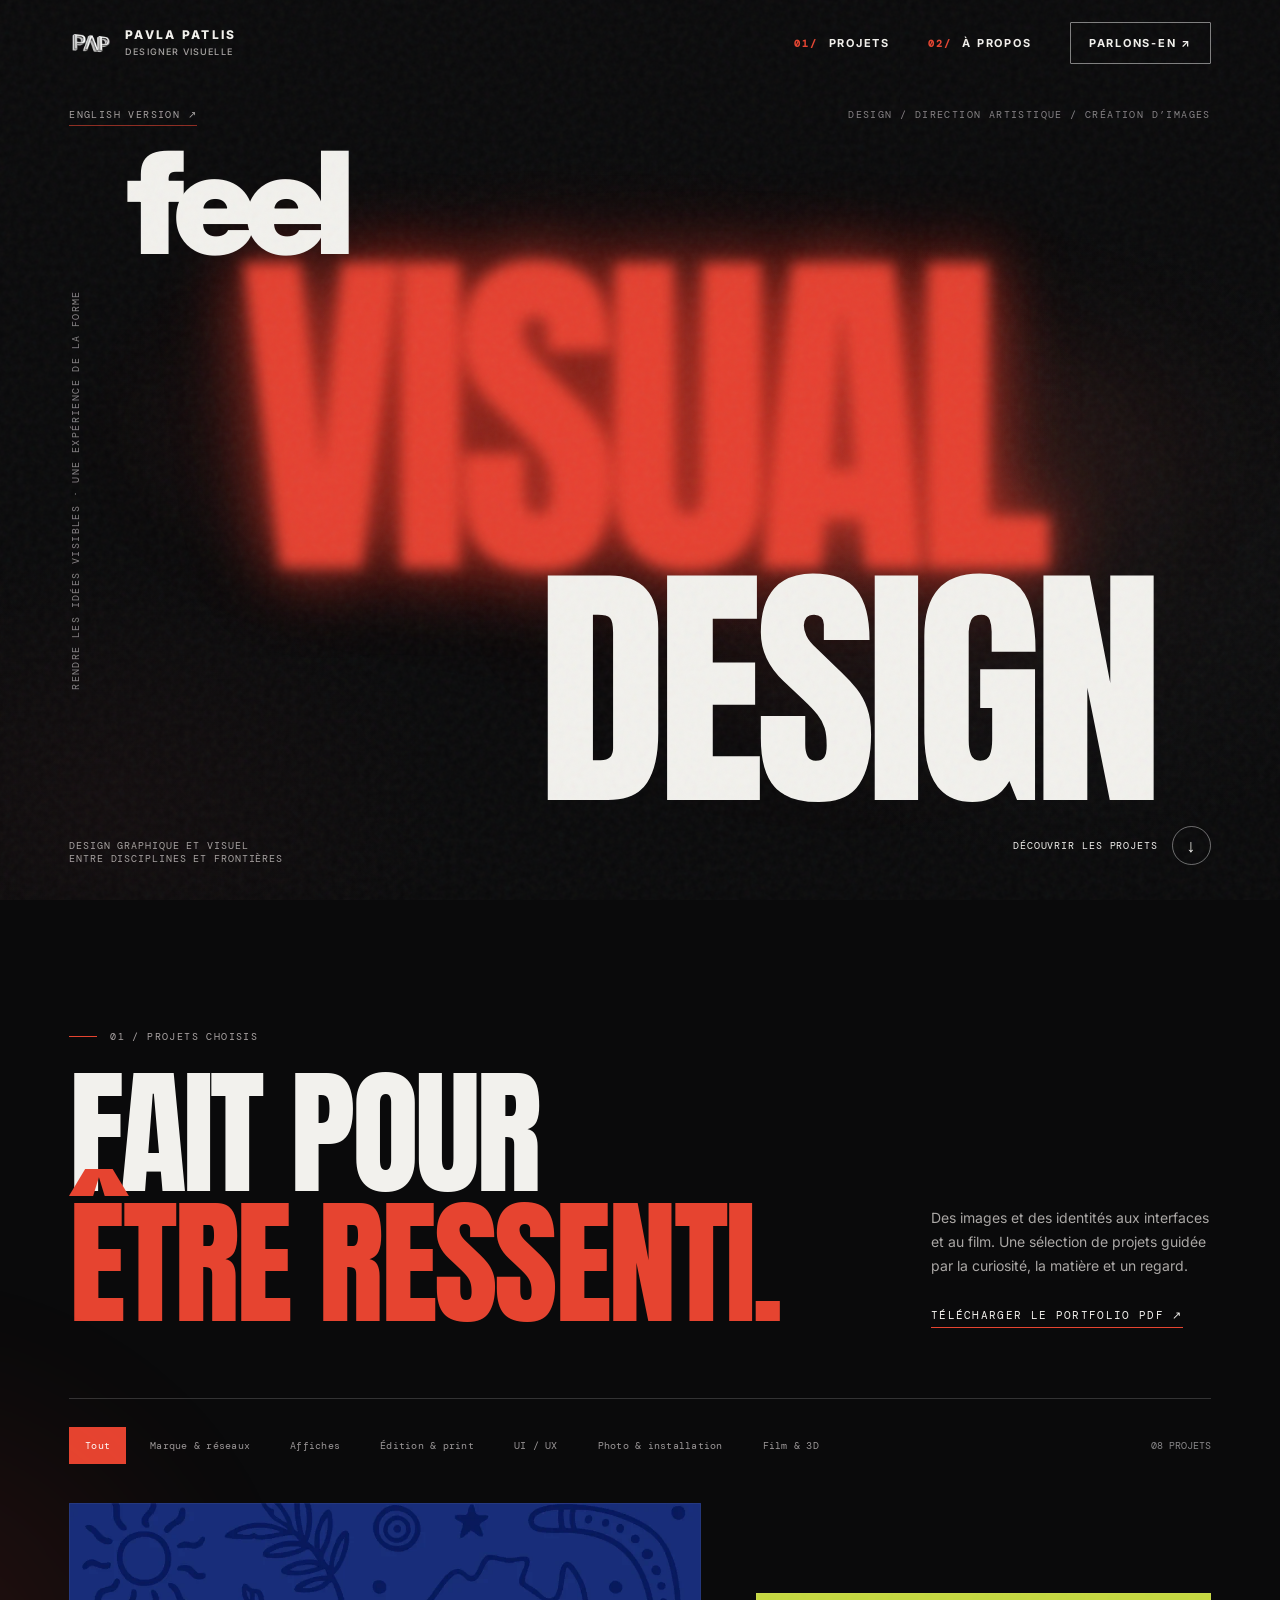
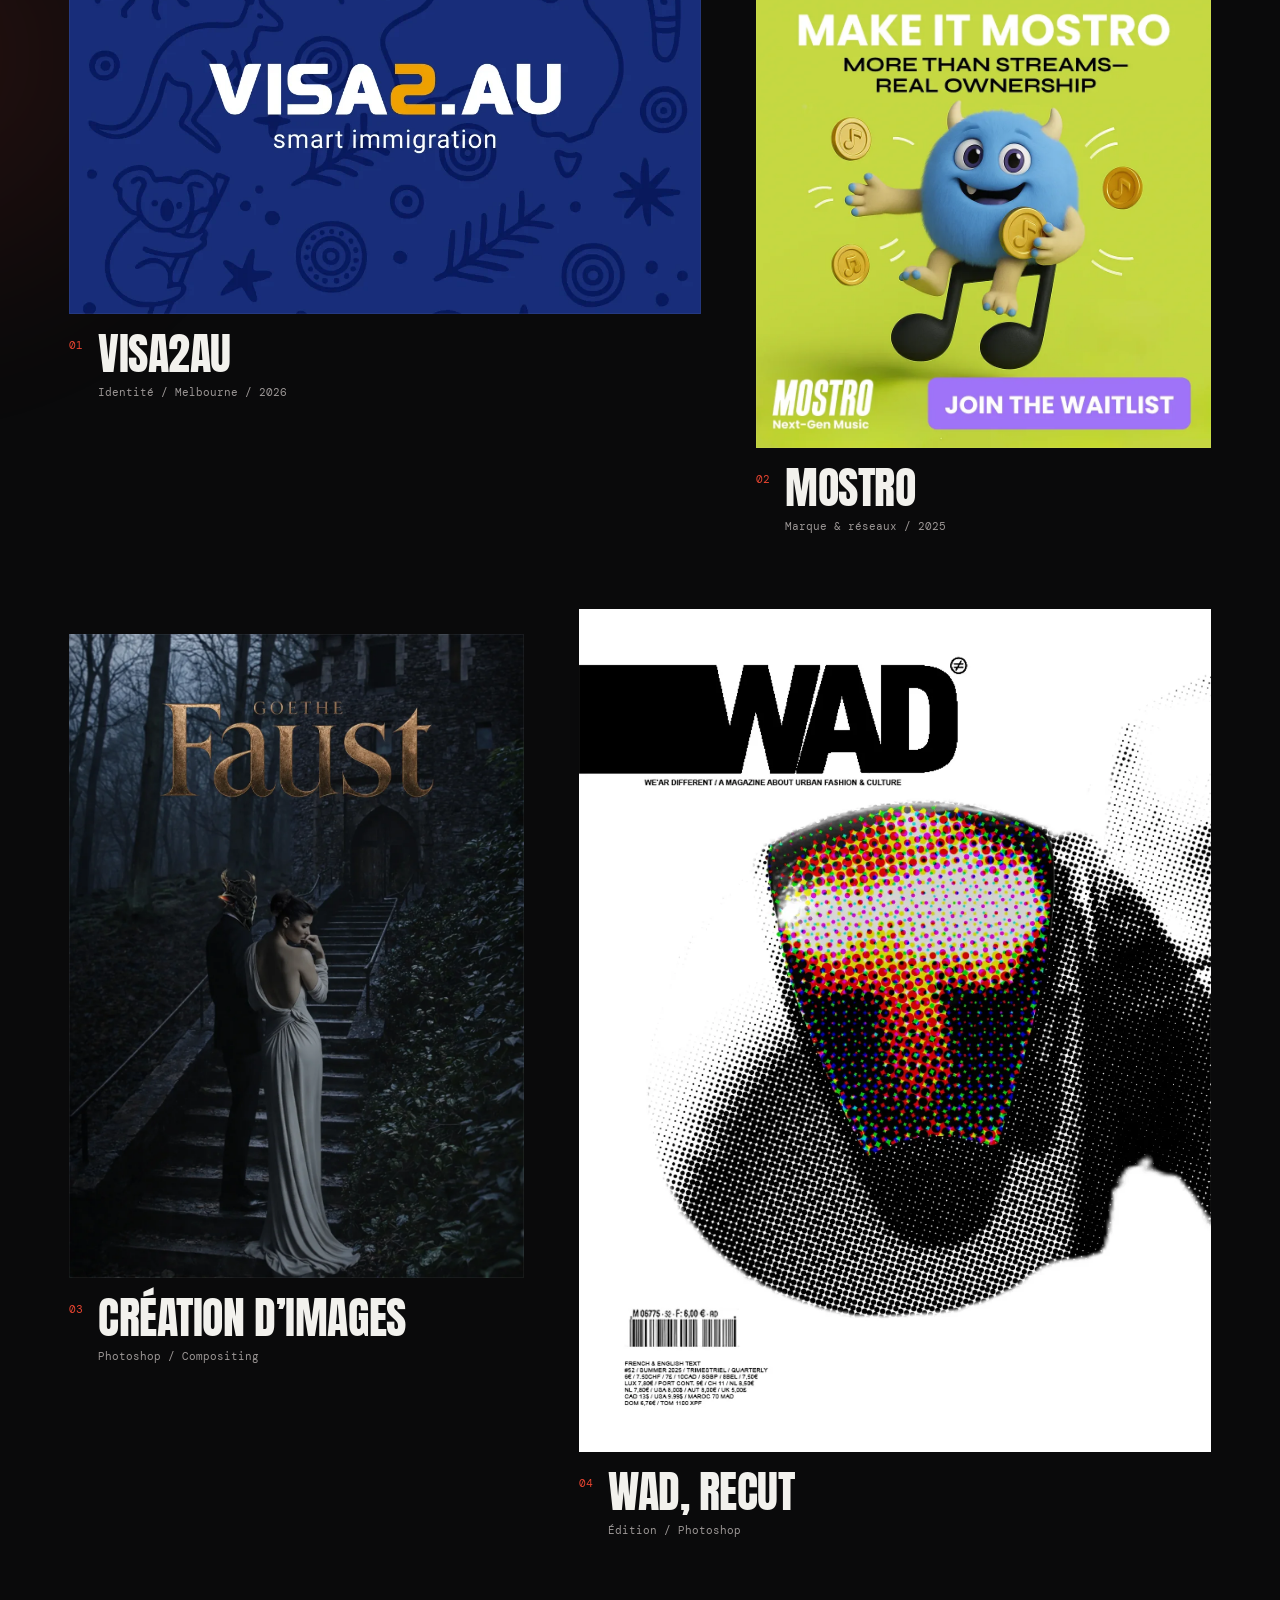
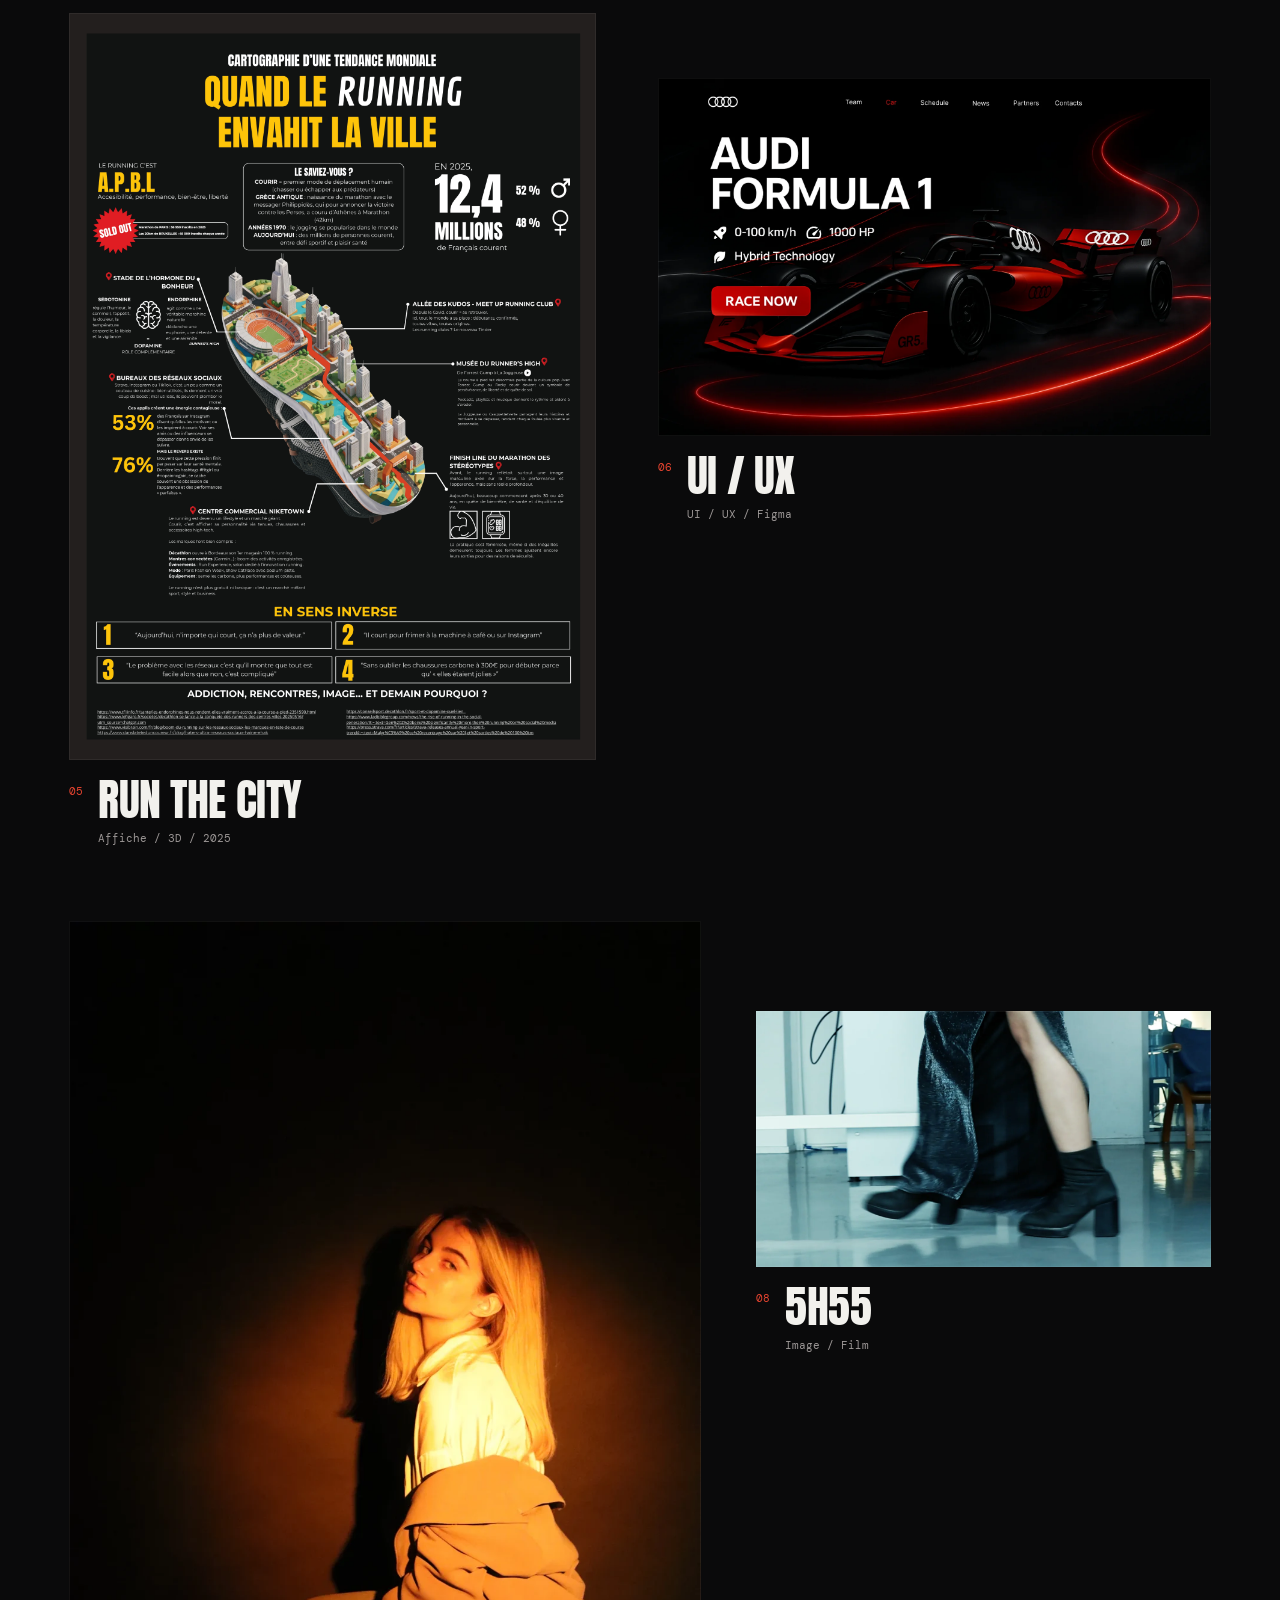
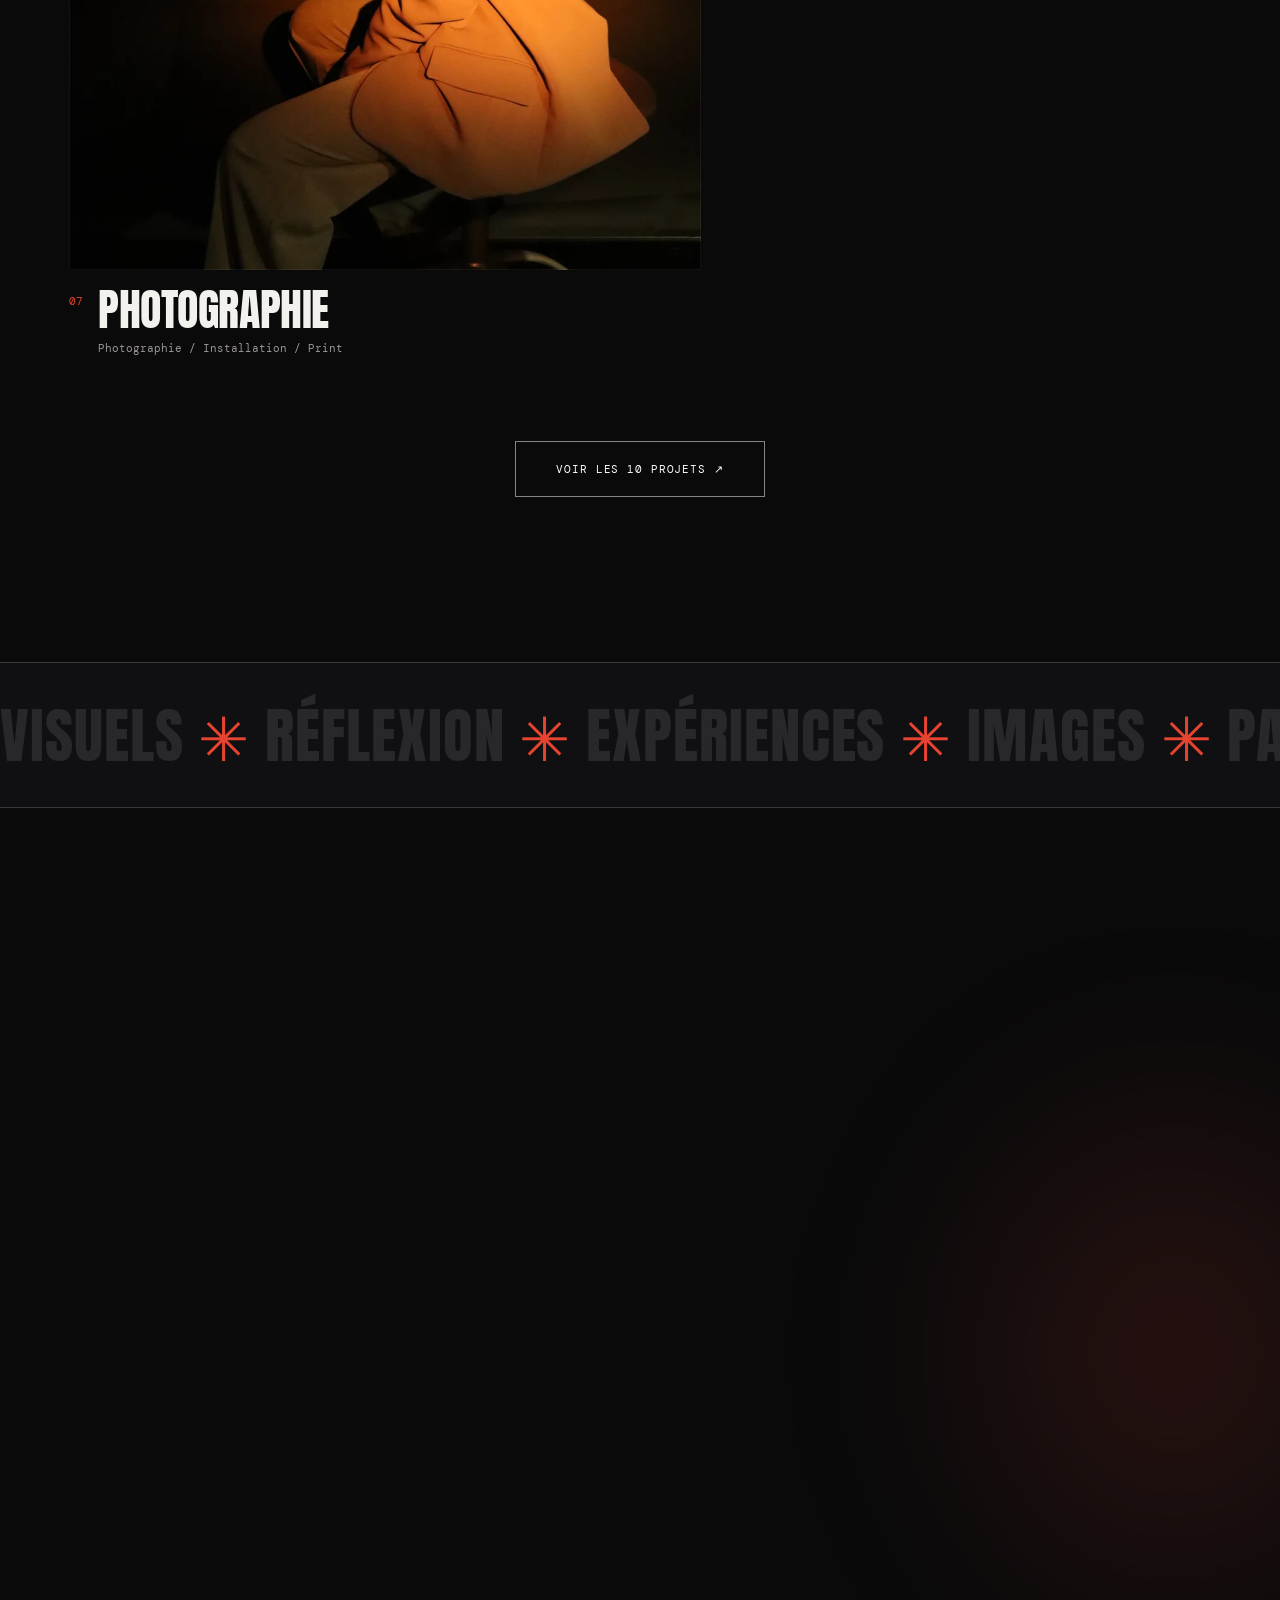
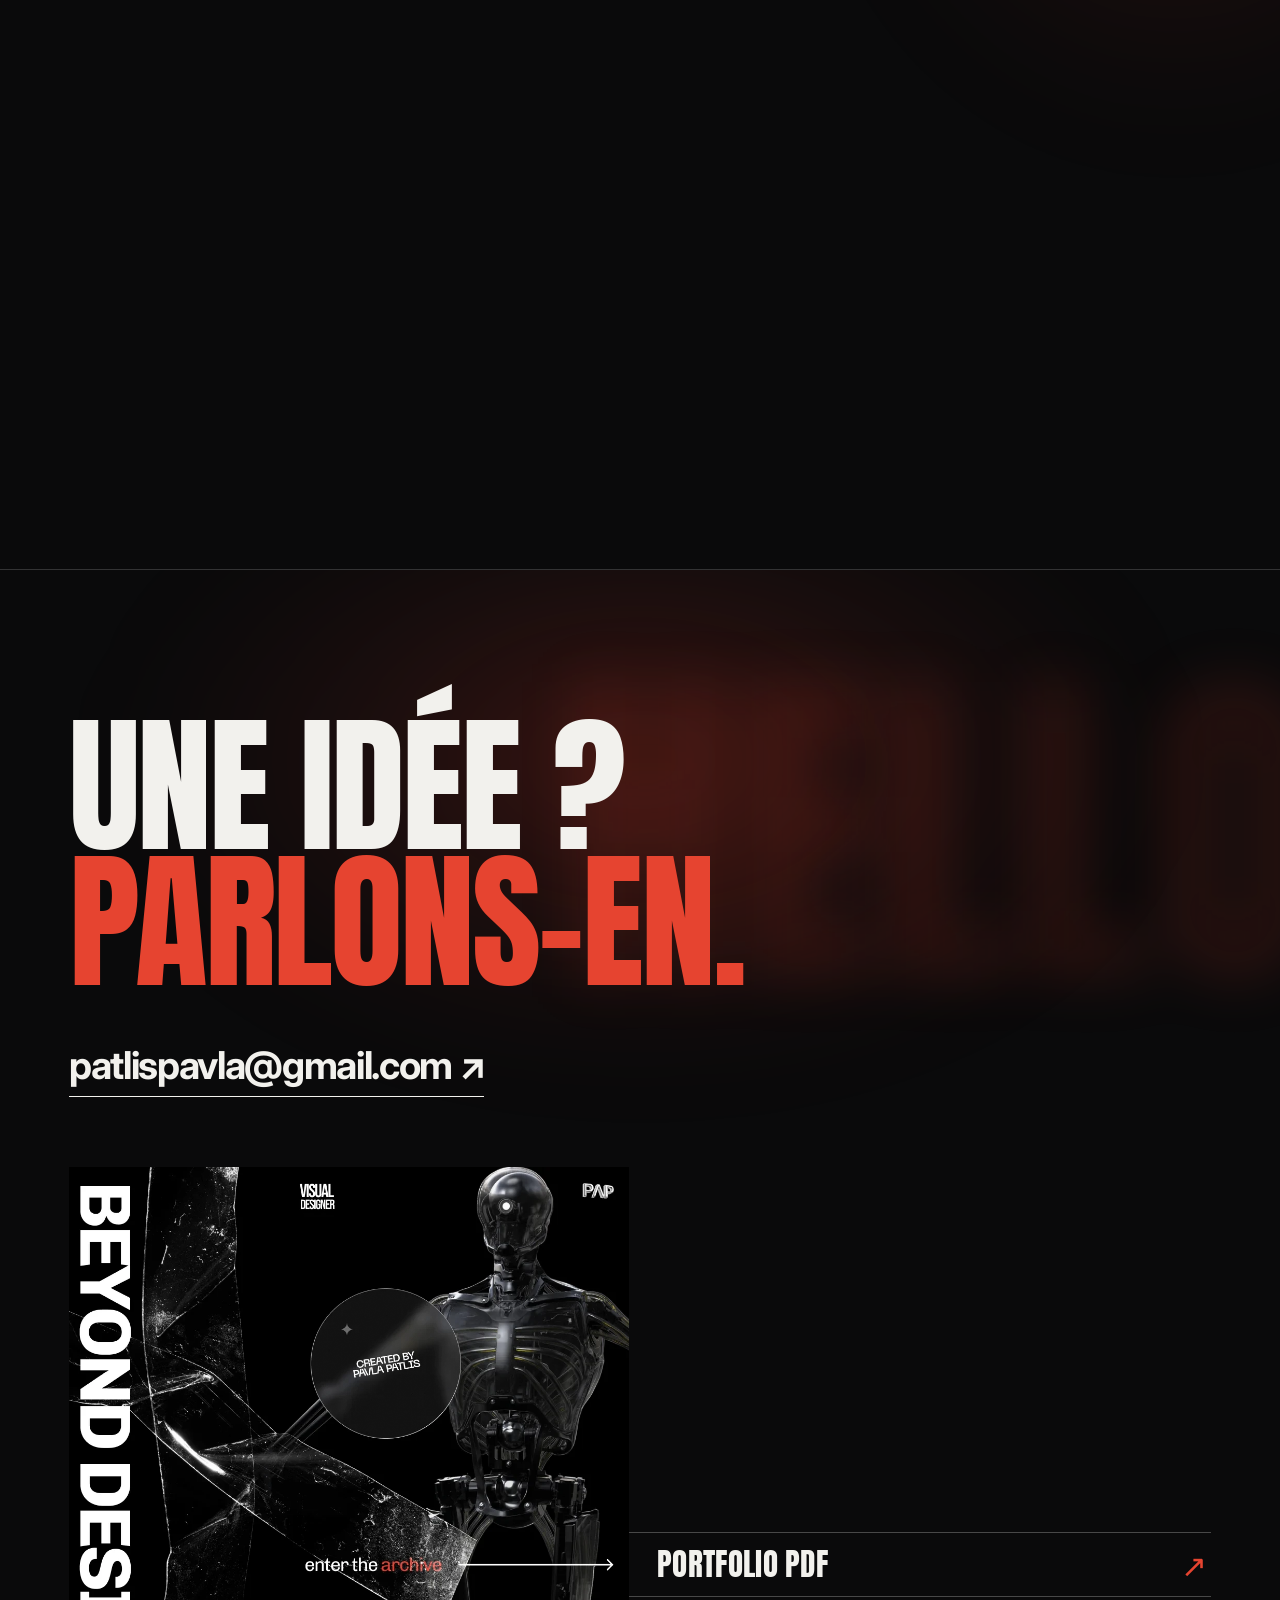
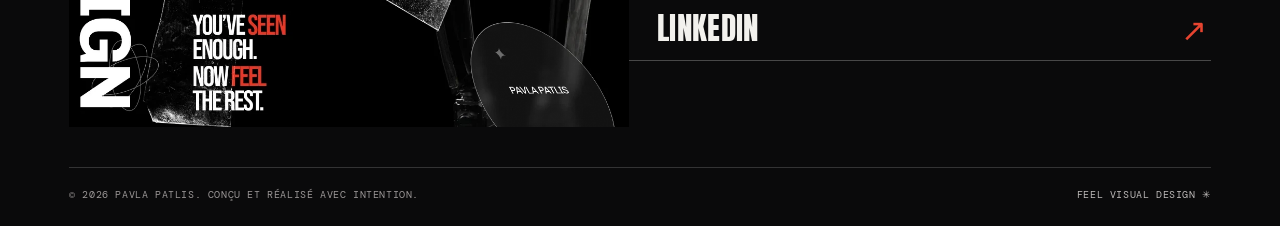
==== commit ba0daa1b: "VISUAL scales on hover" ====
--- a/fr.html
+++ b/fr.html
@@ -225,6 +225,13 @@
   .cert-list a:hover{color:var(--red2)}
   .cert-list li span:last-child{font:10px var(--mono);letter-spacing:.08em;text-transform:uppercase;color:#858184;white-space:nowrap;align-self:center}
   @media(max-width:460px){.cert-list li{flex-direction:column;gap:3px}.cert-list li span:last-child{align-self:flex-start}}
+  /* VISUAL grows on hover (desktop) */
+  @media(hover:hover) and (pointer:fine){
+    .hero-feel,.hero-design{pointer-events:none}
+    .hero-visual{scale:1;transform-origin:50% 55%;transition:scale .6s cubic-bezier(.2,.8,.2,1),color .6s;cursor:default}
+    .hero-visual:hover{scale:1.1;color:rgba(240,72,54,1)}
+  }
+  @media(prefers-reduced-motion:reduce){.hero-visual:hover{scale:1}}
 </style>
 </head>
 <body>
@@ -261,7 +268,7 @@
     <div class="section-label reveal">02 / La personne derrière les pixels</div>
     <div class="about-layout">
       <figure class="portrait reveal"><img src="https://patlispavla.github.io/ppavla/v2-assets/pavla.webp" alt="Portrait de Pavla Patlis" loading="lazy"><figcaption>PAVLA PATLIS / DESIGNER VISUELLE</figcaption></figure>
-      <div class="reveal"><h2 class="section-heading" id="about-heading" style="font-size:clamp(74px,9vw,145px);margin:-5px 0 35px">À propos<span class="accent">.</span></h2><p class="about-lead">Je crée des images qui portent une <em>atmosphère</em> avant de porter un message.</p><p class="about-copy">Je suis designer graphique et visuelle. Je travaille sur la communication de marque, l’édition, la photographie, le digital et le film.</p><p class="about-copy">Formée à la British Higher School of Art & Design à Moscou, j’étudie la publicité à l’IUT Bordeaux Montaigne. En 2026, j’étudie aussi la communication et le cinéma à UC Davis, après avoir travaillé en communication visuelle à Melbourne et à Paris.</p><div class="about-status"><span class="status-dot" aria-hidden="true"></span><span><strong>Ouverte aux stages et aux collaborations.</strong><br>Disponible à partir de 2027.</span></div><div class="about-detail"><div><h3 class="detail-heading">Mes outils</h3><p class="detail-text">Photoshop · Illustrator · InDesign<br>Figma · After Effects · Photography<br>Systèmes visuels · Édition · Film</p></div><div><h3 class="detail-heading">En bref</h3><p class="detail-text">Actuellement : Californie, États-Unis<br>Avant : Melbourne · Bordeaux<br>Je travaille en anglais · français · russe</p></div><div class="about-certs"><h3 class="detail-heading">Certifications</h3><ul class="cert-list"><li><a href="https://coursera.org/verify/specialization/7VMYM4BVANUP" target="_blank" rel="noopener noreferrer">Graphic Design Specialization ↗</a><span>CalArts · 2026</span></li><li><span class="cert-name">Advertising with Meta</span><span>Meta · 2026</span></li><li><span class="cert-name">Foundations of Project Management</span><span>Google · 2026</span></li><li><span class="cert-name">AI Foundations · Applied AI · Agents &amp; Workflows</span><span>OpenAI Academy · 2026</span></li><li><span class="cert-name">DELF B2, français</span><span>France Éducation international</span></li></ul></div></div></div>
+      <div class="reveal"><h2 class="section-heading" id="about-heading" style="font-size:clamp(74px,9vw,145px);margin:-5px 0 35px">À propos<span class="accent">.</span></h2><p class="about-lead">Je crée des images qui portent une <em>atmosphère</em> avant de porter un message.</p><p class="about-copy">Je suis designer graphique et visuelle. Je travaille sur la communication de marque, l’édition, la photographie, le digital et le film.</p><p class="about-copy">Formée à la British Higher School of Art & Design à Moscou, j’étudie la publicité à l’IUT Bordeaux Montaigne. En 2026, j’étudie aussi la communication et le cinéma à UC Davis, après avoir travaillé en communication visuelle à Melbourne et à Paris.</p><div class="about-status"><span class="status-dot" aria-hidden="true"></span><span><strong>Ouverte aux stages et aux collaborations.</strong><br>Disponible à partir de 2027.</span></div><div class="about-detail"><div><h3 class="detail-heading">Mes outils</h3><p class="detail-text">Photoshop · Illustrator · InDesign<br>Figma · After Effects · Photographie<br>Systèmes visuels · Édition · Film</p></div><div><h3 class="detail-heading">En bref</h3><p class="detail-text">Actuellement : Californie, États-Unis<br>Avant : Melbourne · Bordeaux<br>Je travaille en anglais · français · russe</p></div><div class="about-certs"><h3 class="detail-heading">Certifications</h3><ul class="cert-list"><li><a href="https://coursera.org/verify/specialization/7VMYM4BVANUP" target="_blank" rel="noopener noreferrer">Graphic Design Specialization ↗</a><span>CalArts · 2026</span></li><li><span class="cert-name">Advertising with Meta</span><span>Meta · 2026</span></li><li><span class="cert-name">Foundations of Project Management</span><span>Google · 2026</span></li><li><span class="cert-name">AI Foundations · Applied AI · Agents &amp; Workflows</span><span>OpenAI Academy · 2026</span></li><li><span class="cert-name">DELF B2, français</span><span>France Éducation international</span></li></ul></div></div></div>
     </div>
   </section>
   <section class="contact" id="contact" aria-labelledby="contact-heading"><div class="contact-glow" aria-hidden="true">HELLO</div><div class="contact-content"><div class="section-label reveal">03 / Contact</div><h2 class="contact-heading reveal" id="contact-heading">Une idée ?<br><span>Parlons-en.</span></h2><a class="email-link reveal" href="mailto:patlispavla@gmail.com">patlispavla@gmail.com ↗</a><div class="archive reveal"><div class="archive-art"><img id="archive-img" alt="Beyond Design par Pavla Patlis : entrer dans les archives"></div><nav class="archive-links" aria-label="Portfolio et contacts"><div class="archive-links-inner"><a href="https://patlispavla.github.io/ppavla/portfolio.pdf" target="_blank" rel="noopener noreferrer"><span>Portfolio PDF</span><b>↗</b></a><a href="https://www.linkedin.com/in/pavla-patlis-100b432b5" target="_blank" rel="noopener noreferrer"><span>LinkedIn</span><b>↗</b></a></div></nav></div></div><footer class="footer"><span>© 2026 PAVLA PATLIS. CONÇU ET RÉALISÉ AVEC INTENTION.</span><span>FEEL VISUAL DESIGN ✳</span></footer></section>
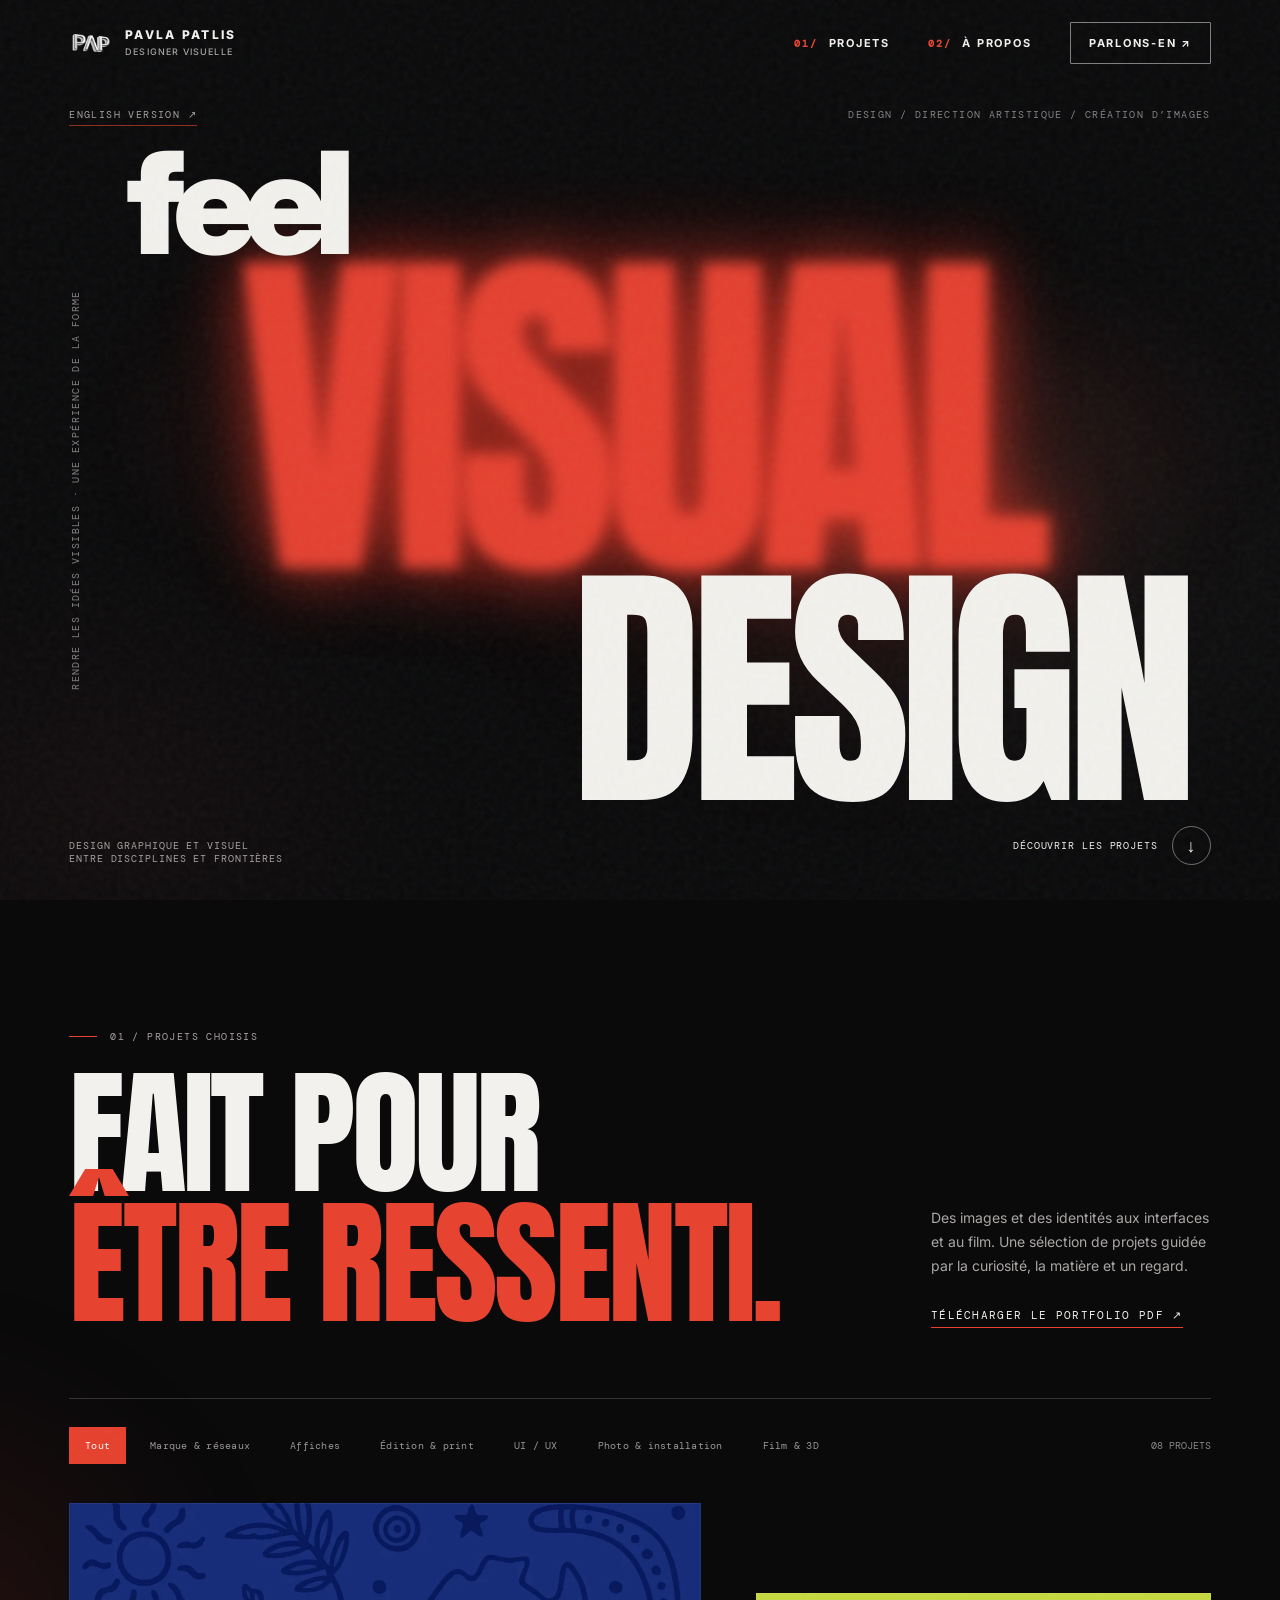
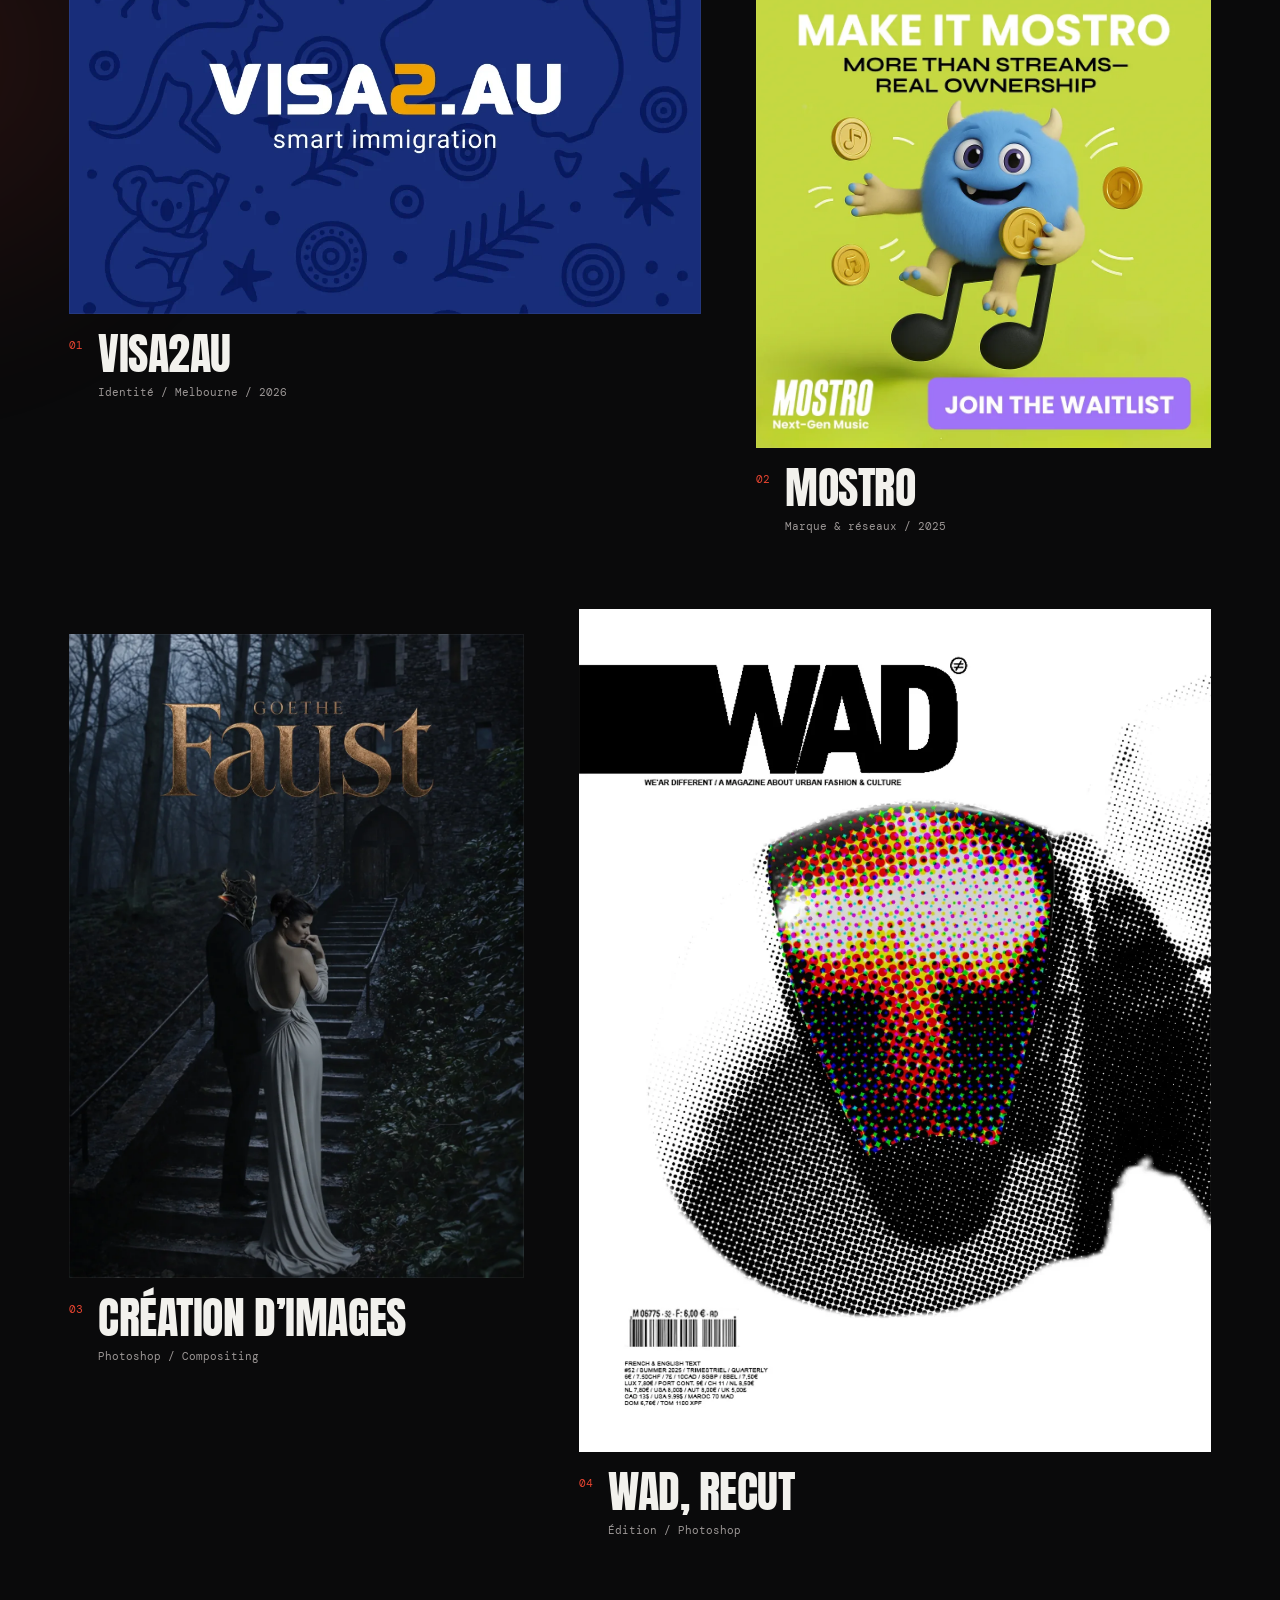
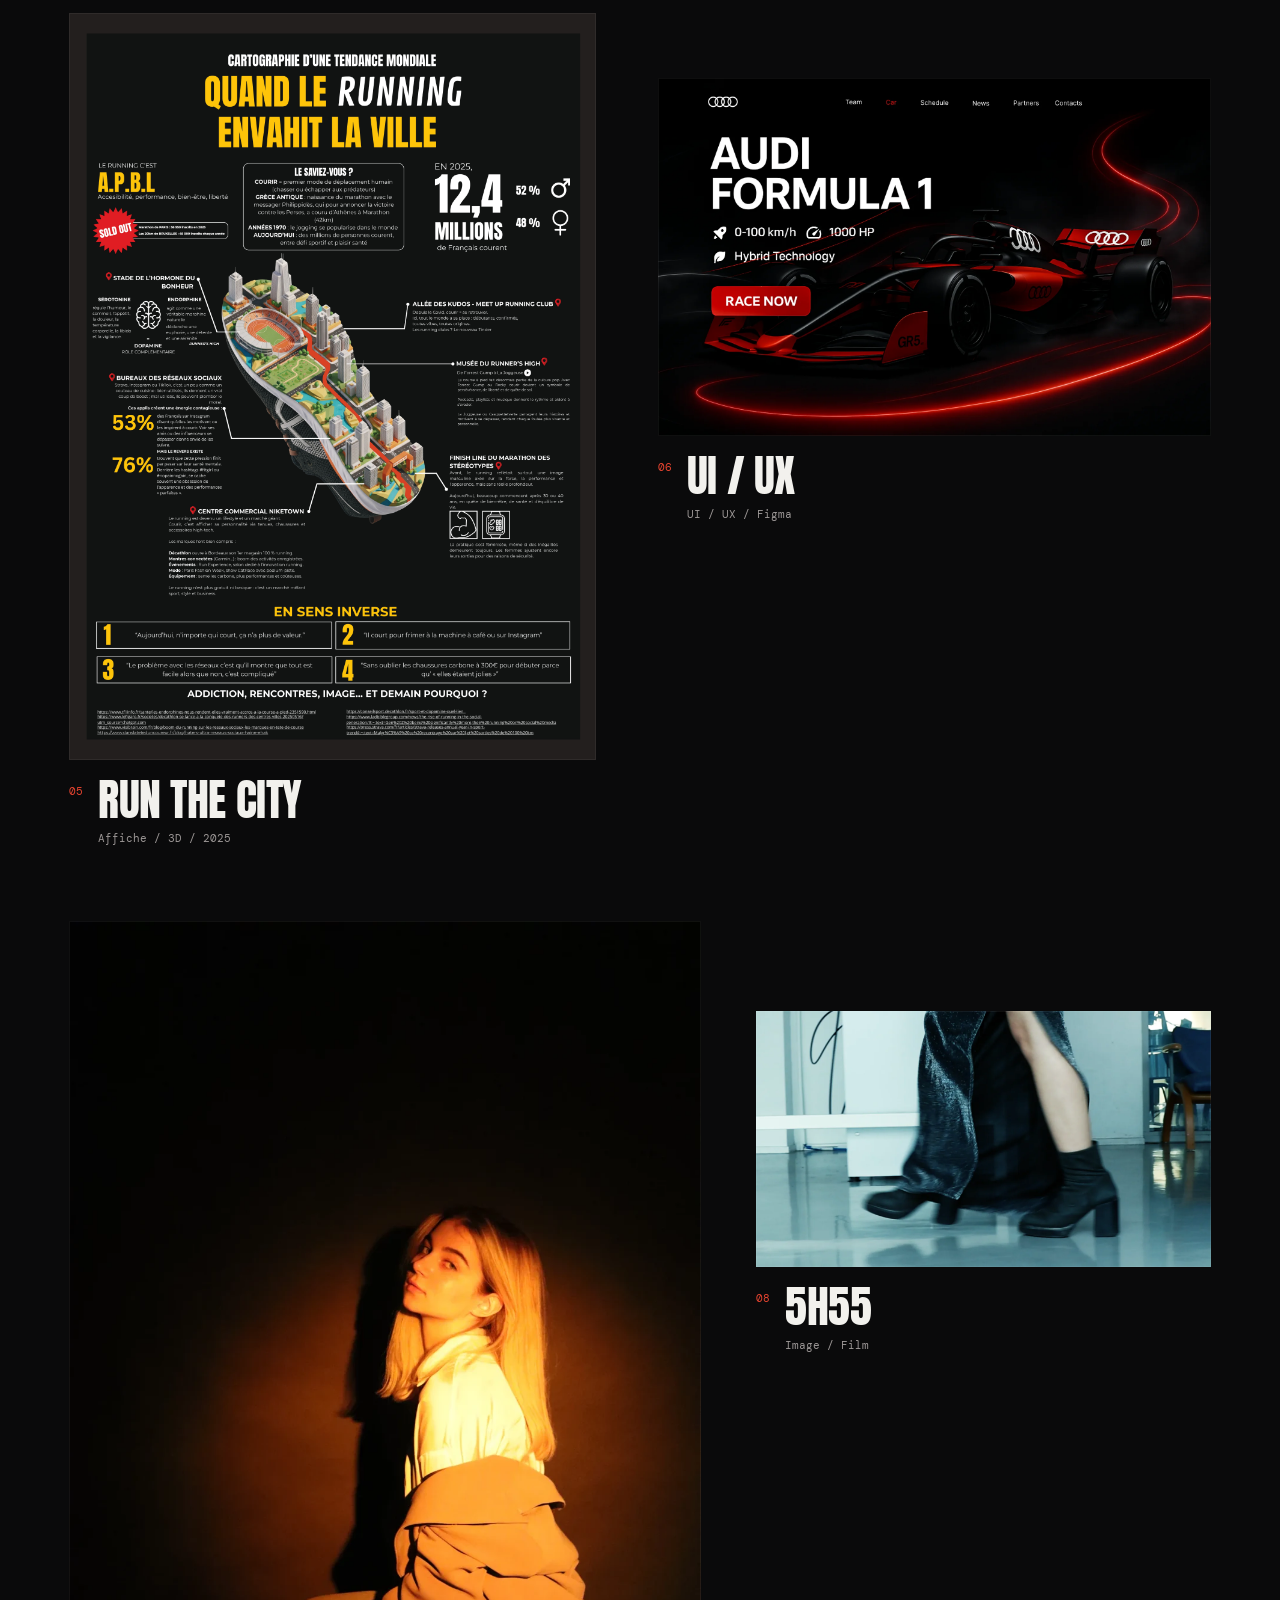
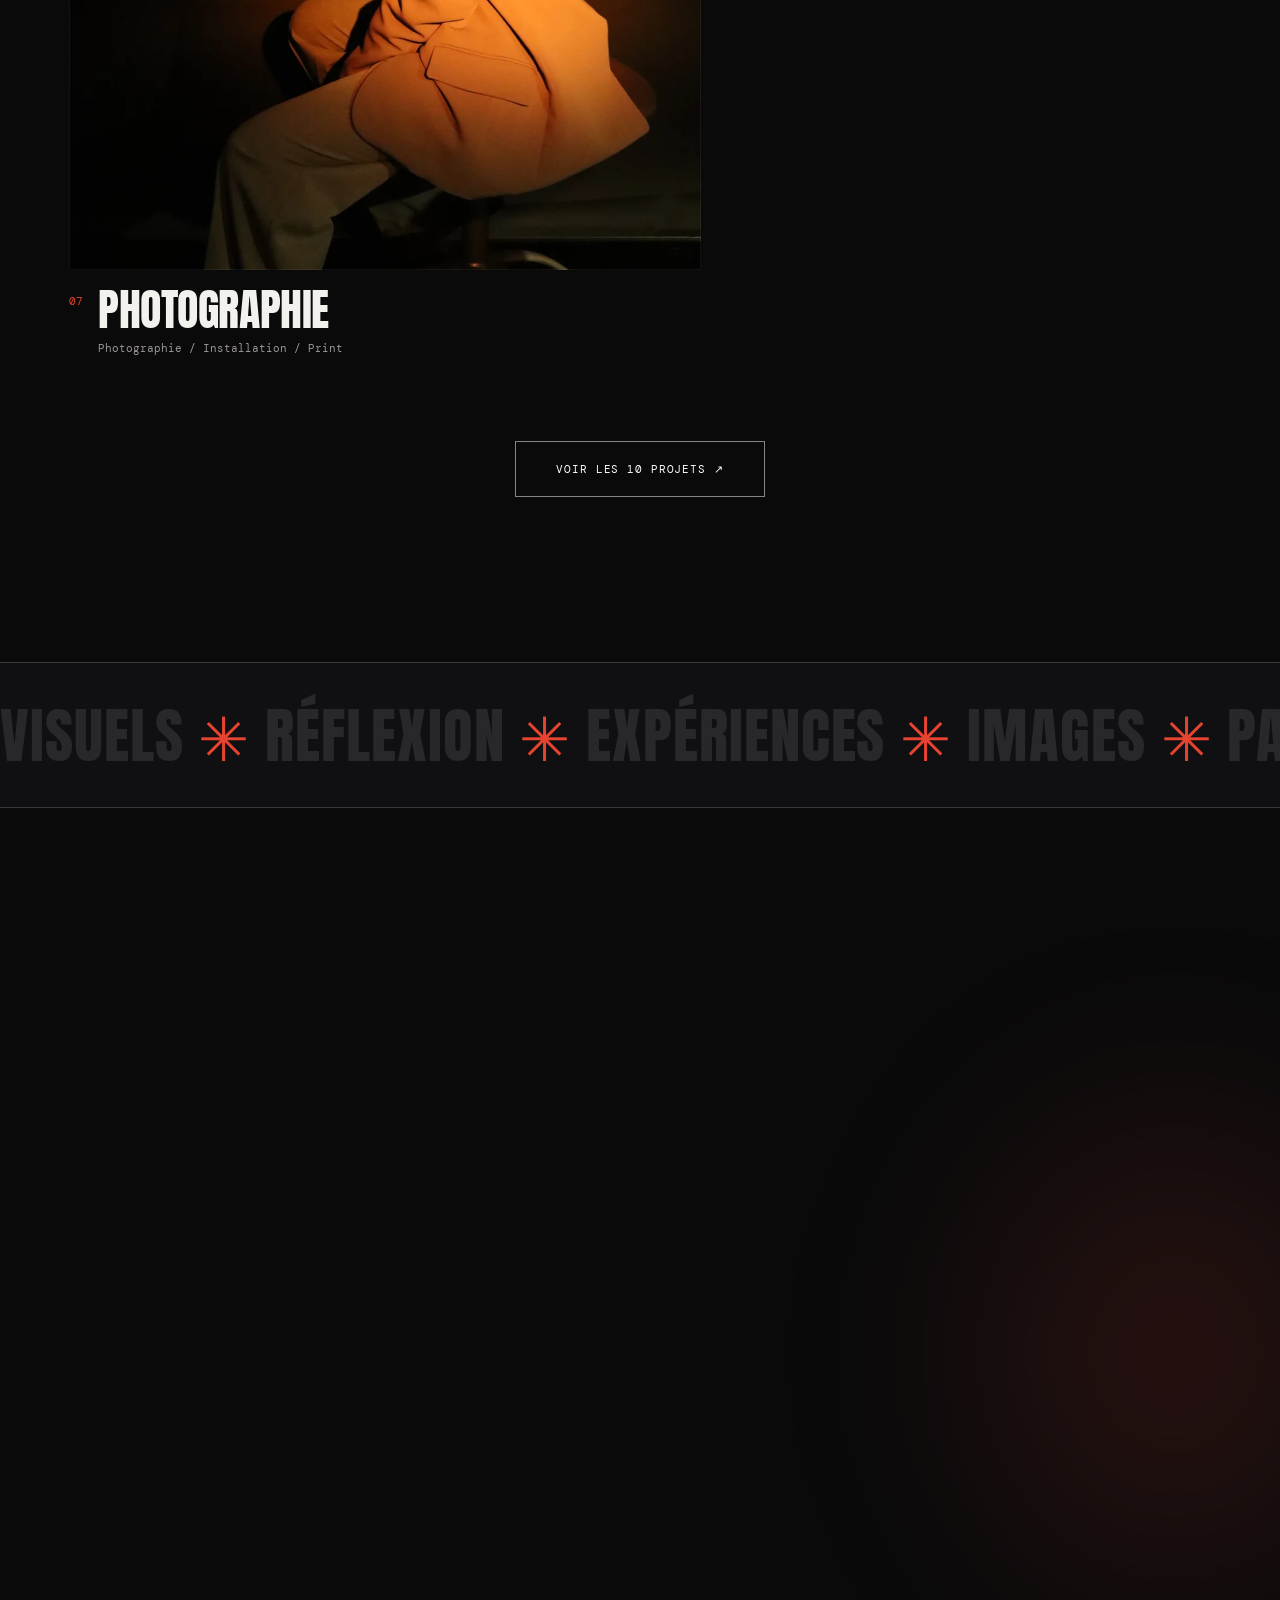
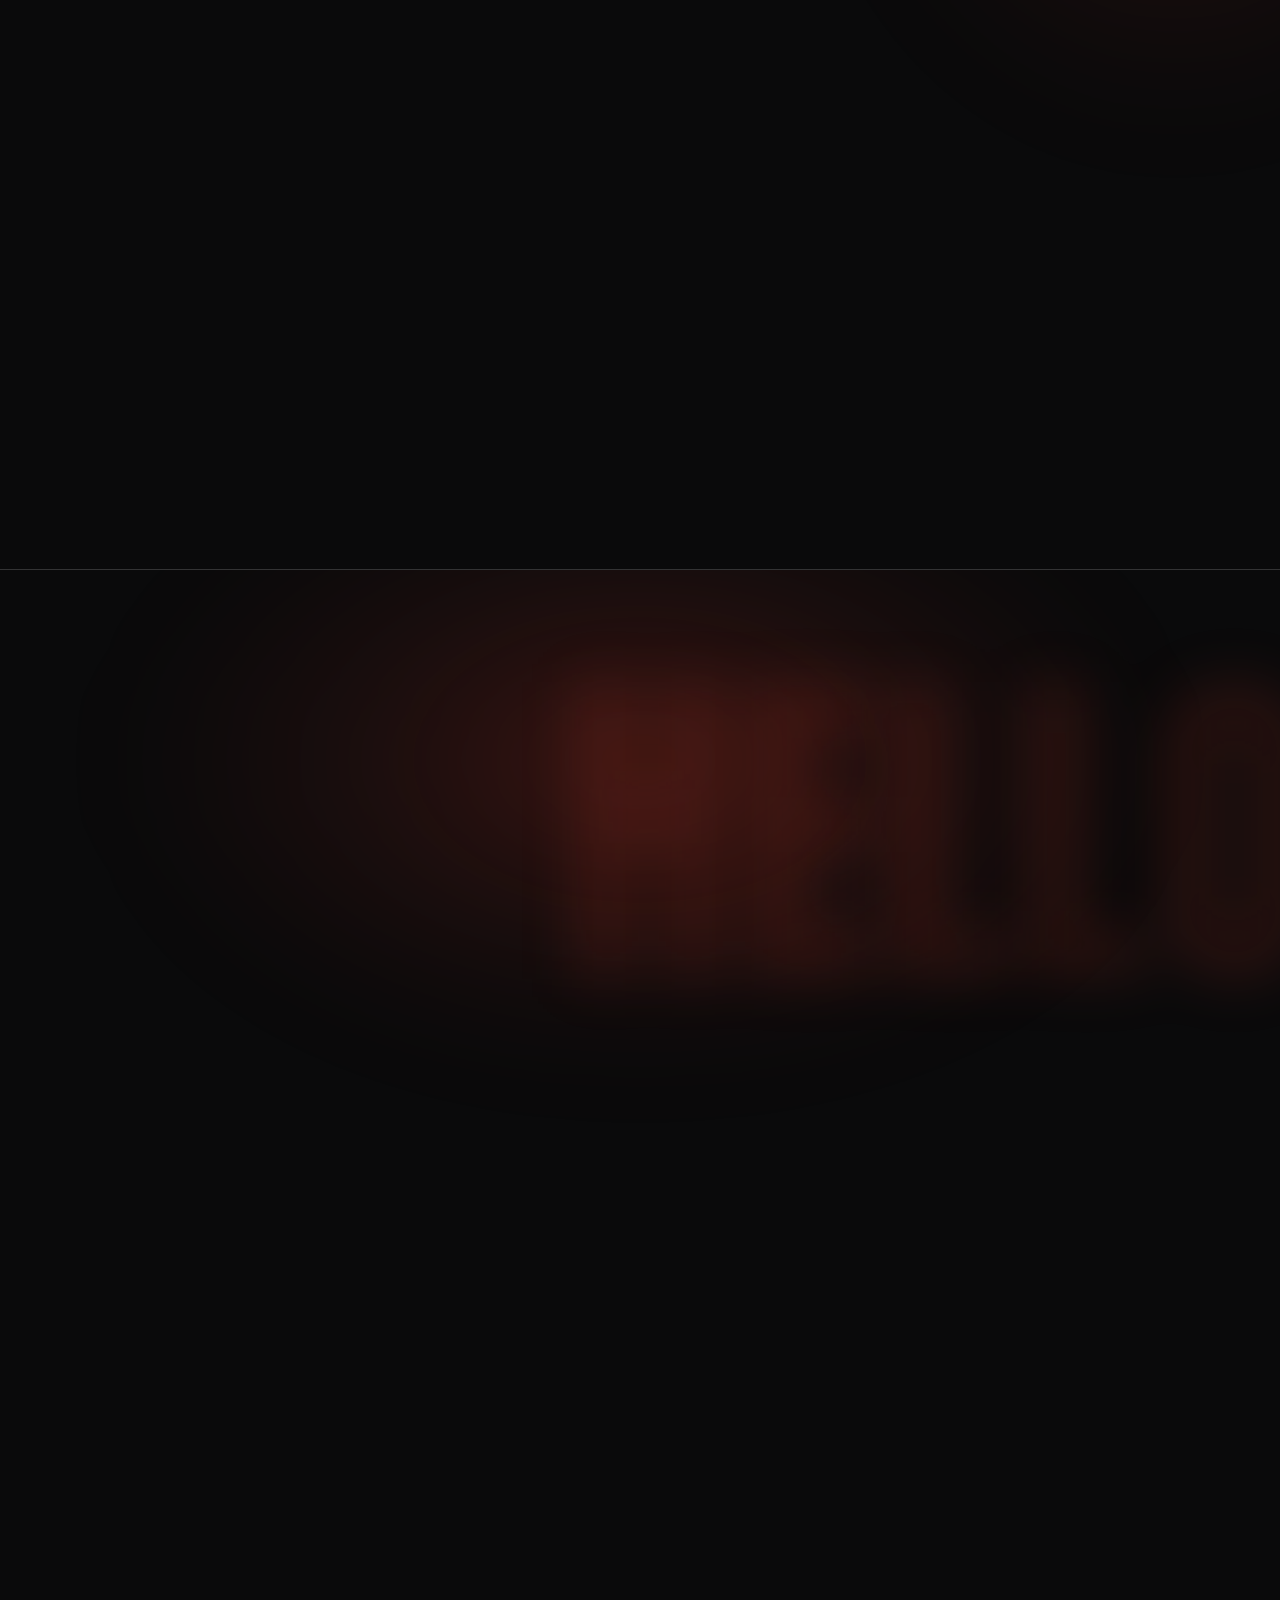
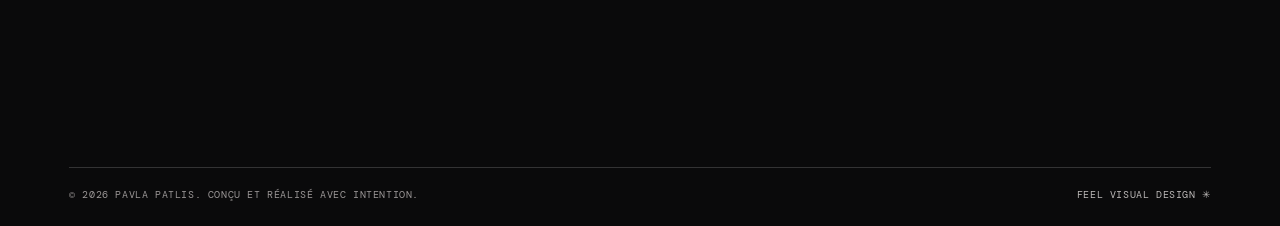
==== commit 61bc12d7: "Hero: VISUAL scales from center, DESIGN further right" ====
--- a/fr.html
+++ b/fr.html
@@ -197,7 +197,7 @@
   .archive-links a:hover{color:var(--red2);padding-left:36px}
   @media(max-width:760px){.archive{grid-template-columns:1fr;margin:44px 0 30px}.archive-links-inner{position:static;transform:none;margin-top:20px}.archive-links a{padding-left:4px}}
 
-  .hero-design{right:5%}
+  .hero-design{right:2%}
   @media(max-width:760px){.hero-design{right:0}}
 
   /* hero: equal glyph gaps feel→VISUAL→DESIGN (Anton/Inter metrics), sizes tied to --s */
@@ -228,10 +228,10 @@
   /* VISUAL grows on hover (desktop) */
   @media(hover:hover) and (pointer:fine){
     .hero-feel,.hero-design{pointer-events:none}
-    .hero-visual{scale:1;transform-origin:50% 55%;transition:scale .6s cubic-bezier(.2,.8,.2,1),color .6s;cursor:default}
-    .hero-visual:hover{scale:1.1;color:rgba(240,72,54,1)}
+    .hero-visual{transform-origin:50% 55%;transition:transform .6s cubic-bezier(.2,.8,.2,1),color .6s;cursor:default}
+    .hero-visual:hover{transform:translateX(-50%) scaleX(.98) scale(1.1);color:rgba(240,72,54,1)}
   }
-  @media(prefers-reduced-motion:reduce){.hero-visual:hover{scale:1}}
+  @media(prefers-reduced-motion:reduce){.hero-visual:hover{transform:translateX(-50%) scaleX(.98)}}
 </style>
 </head>
 <body>
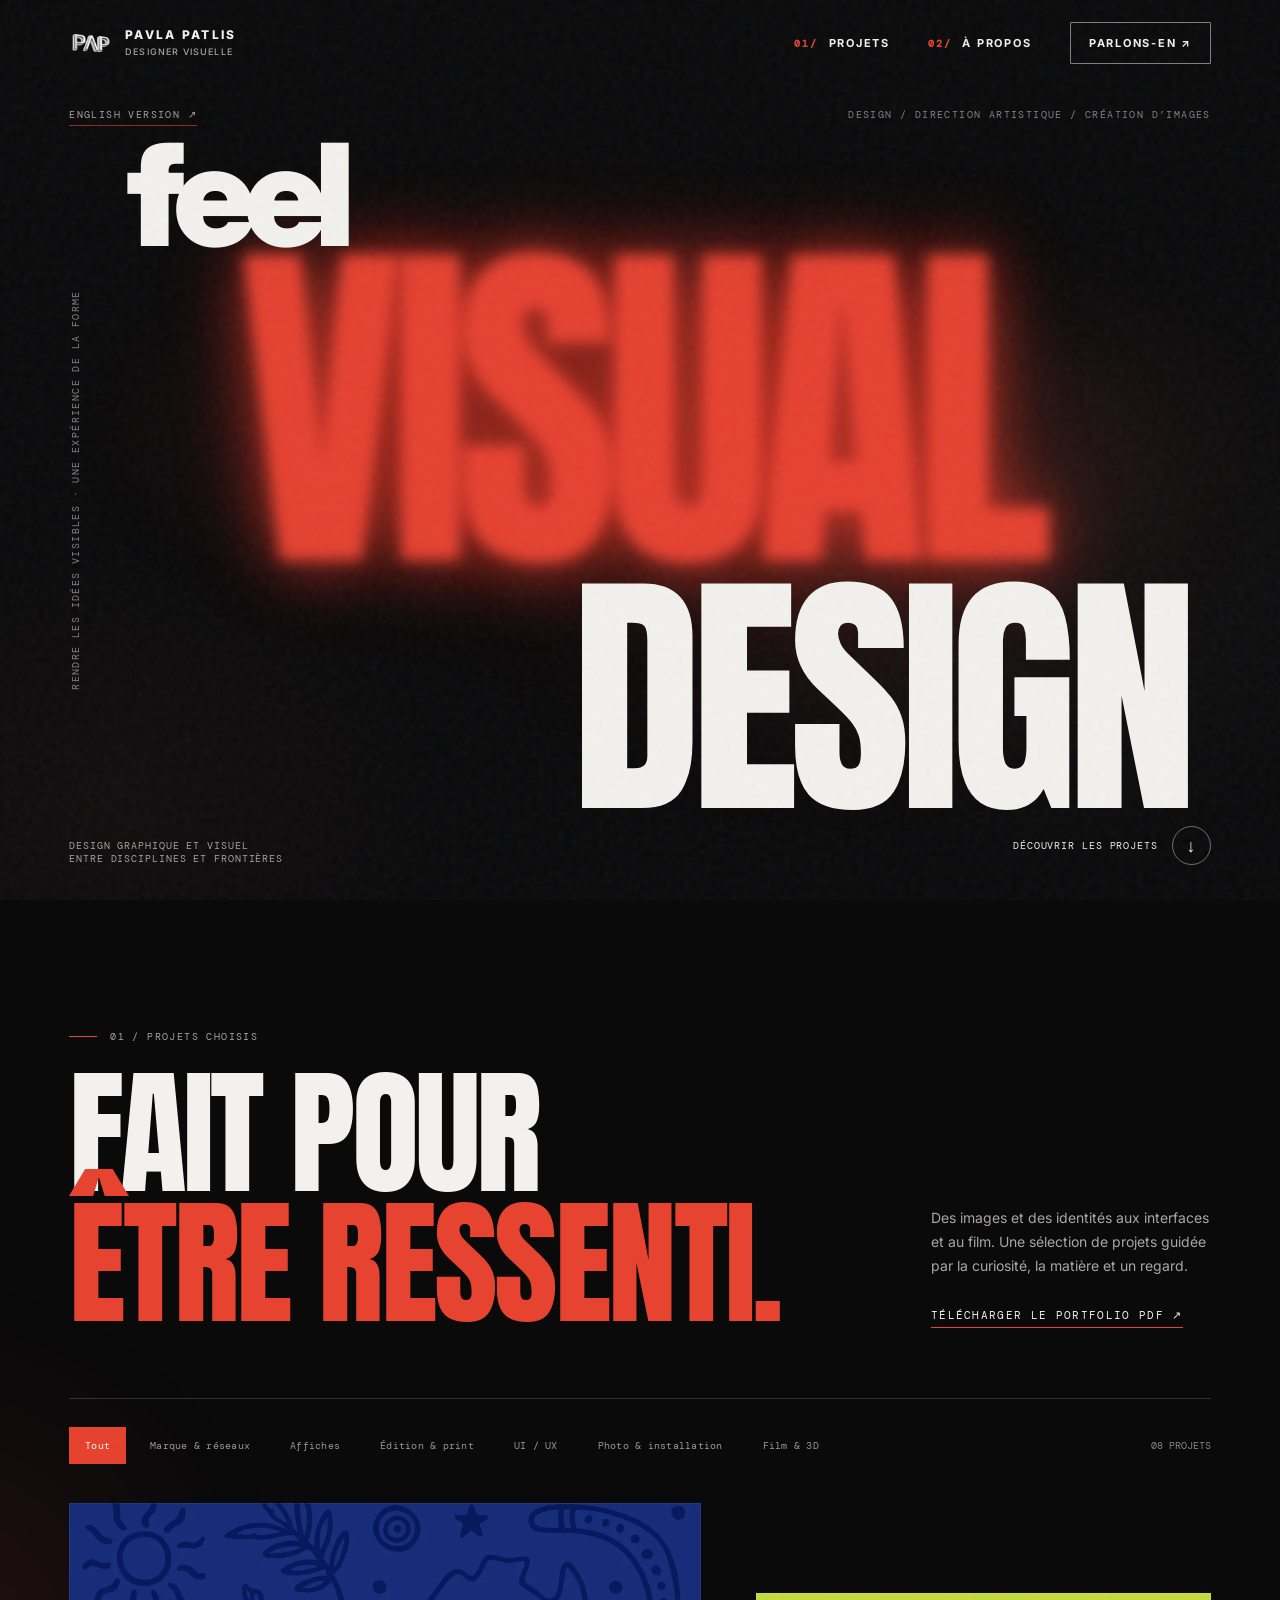
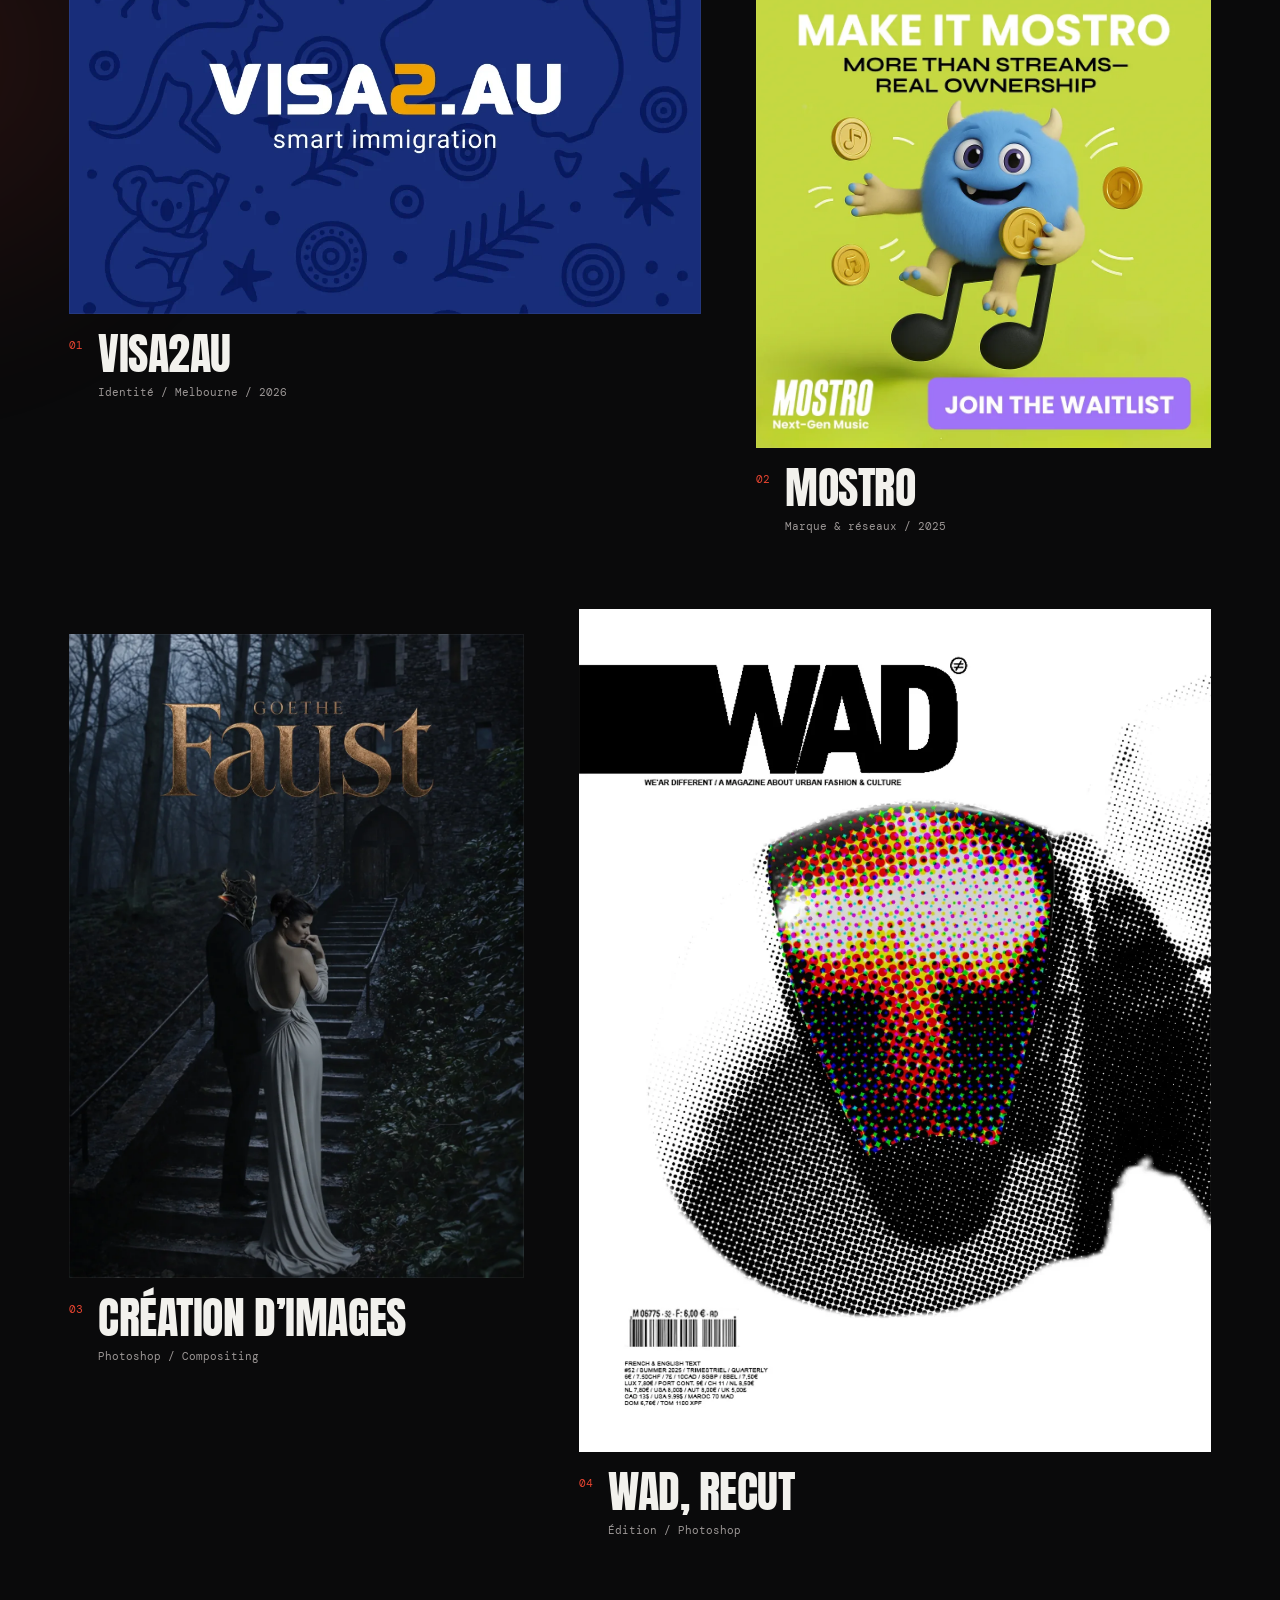
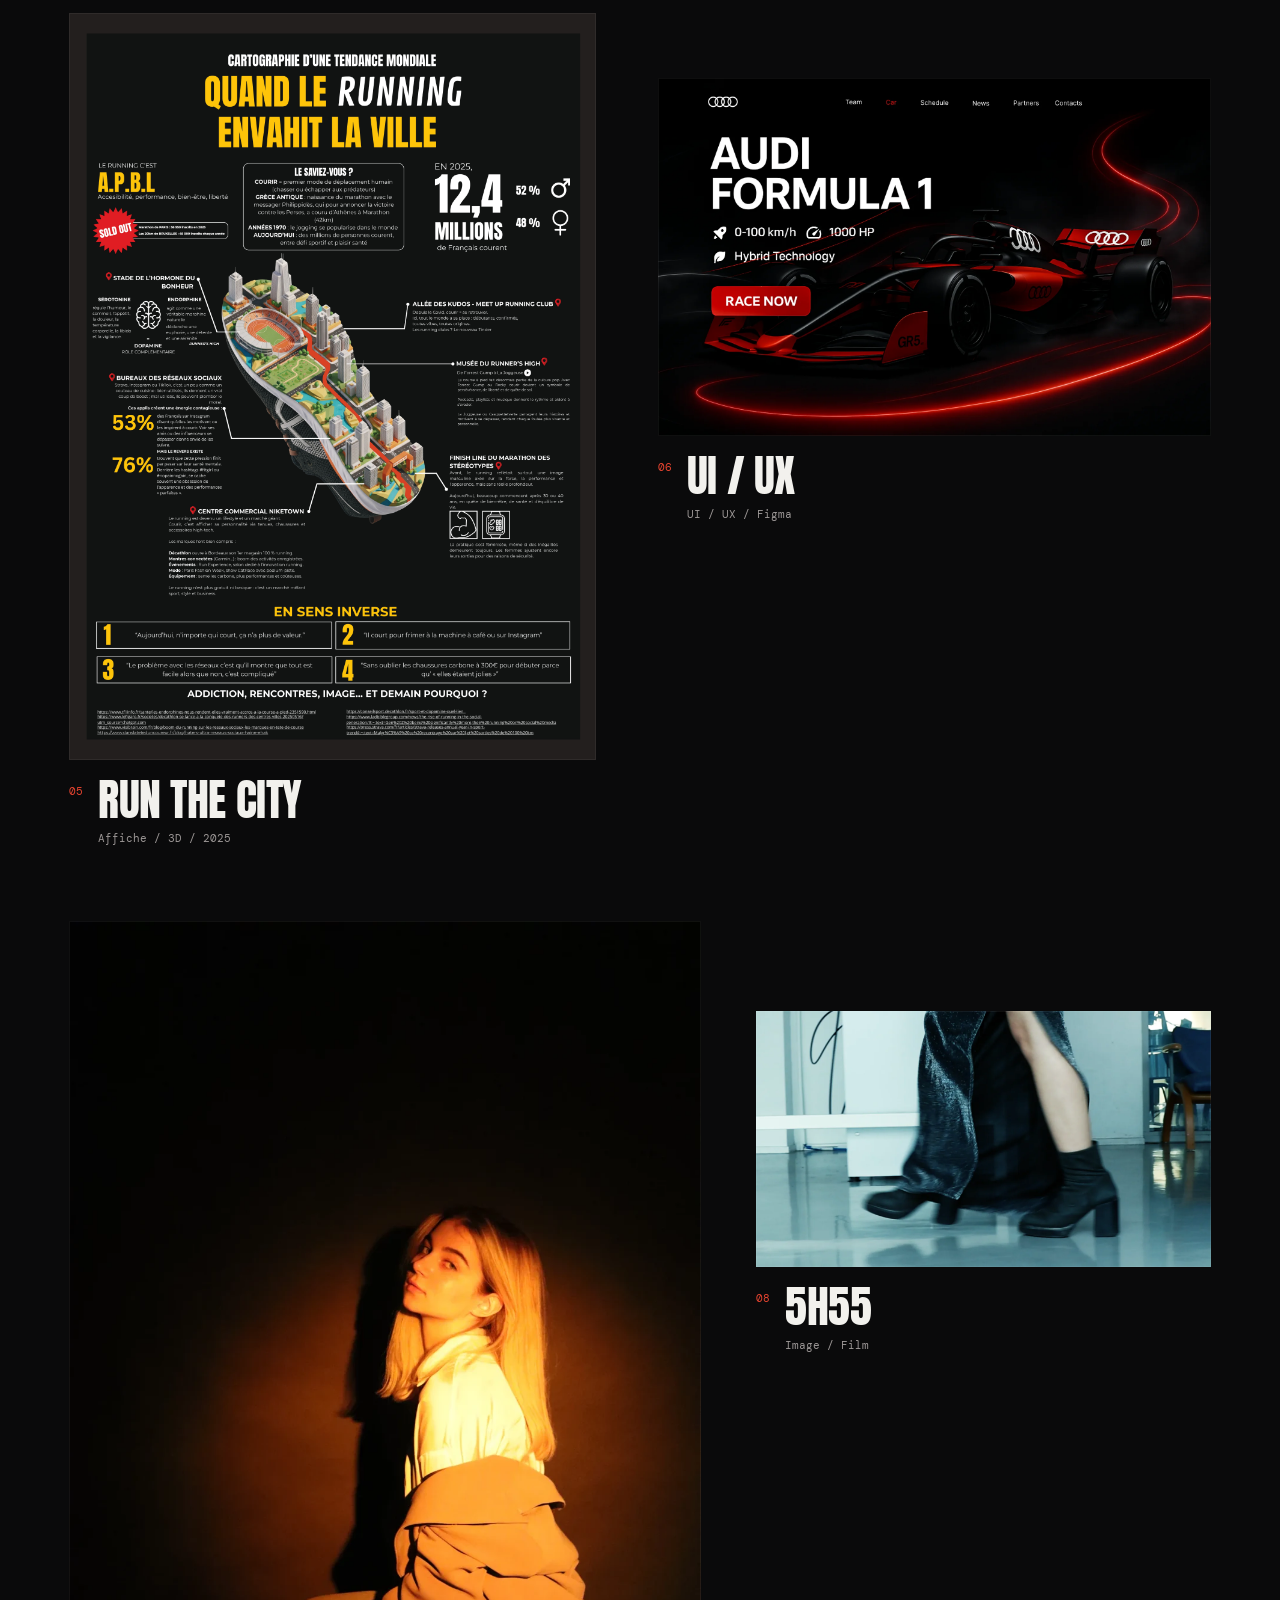
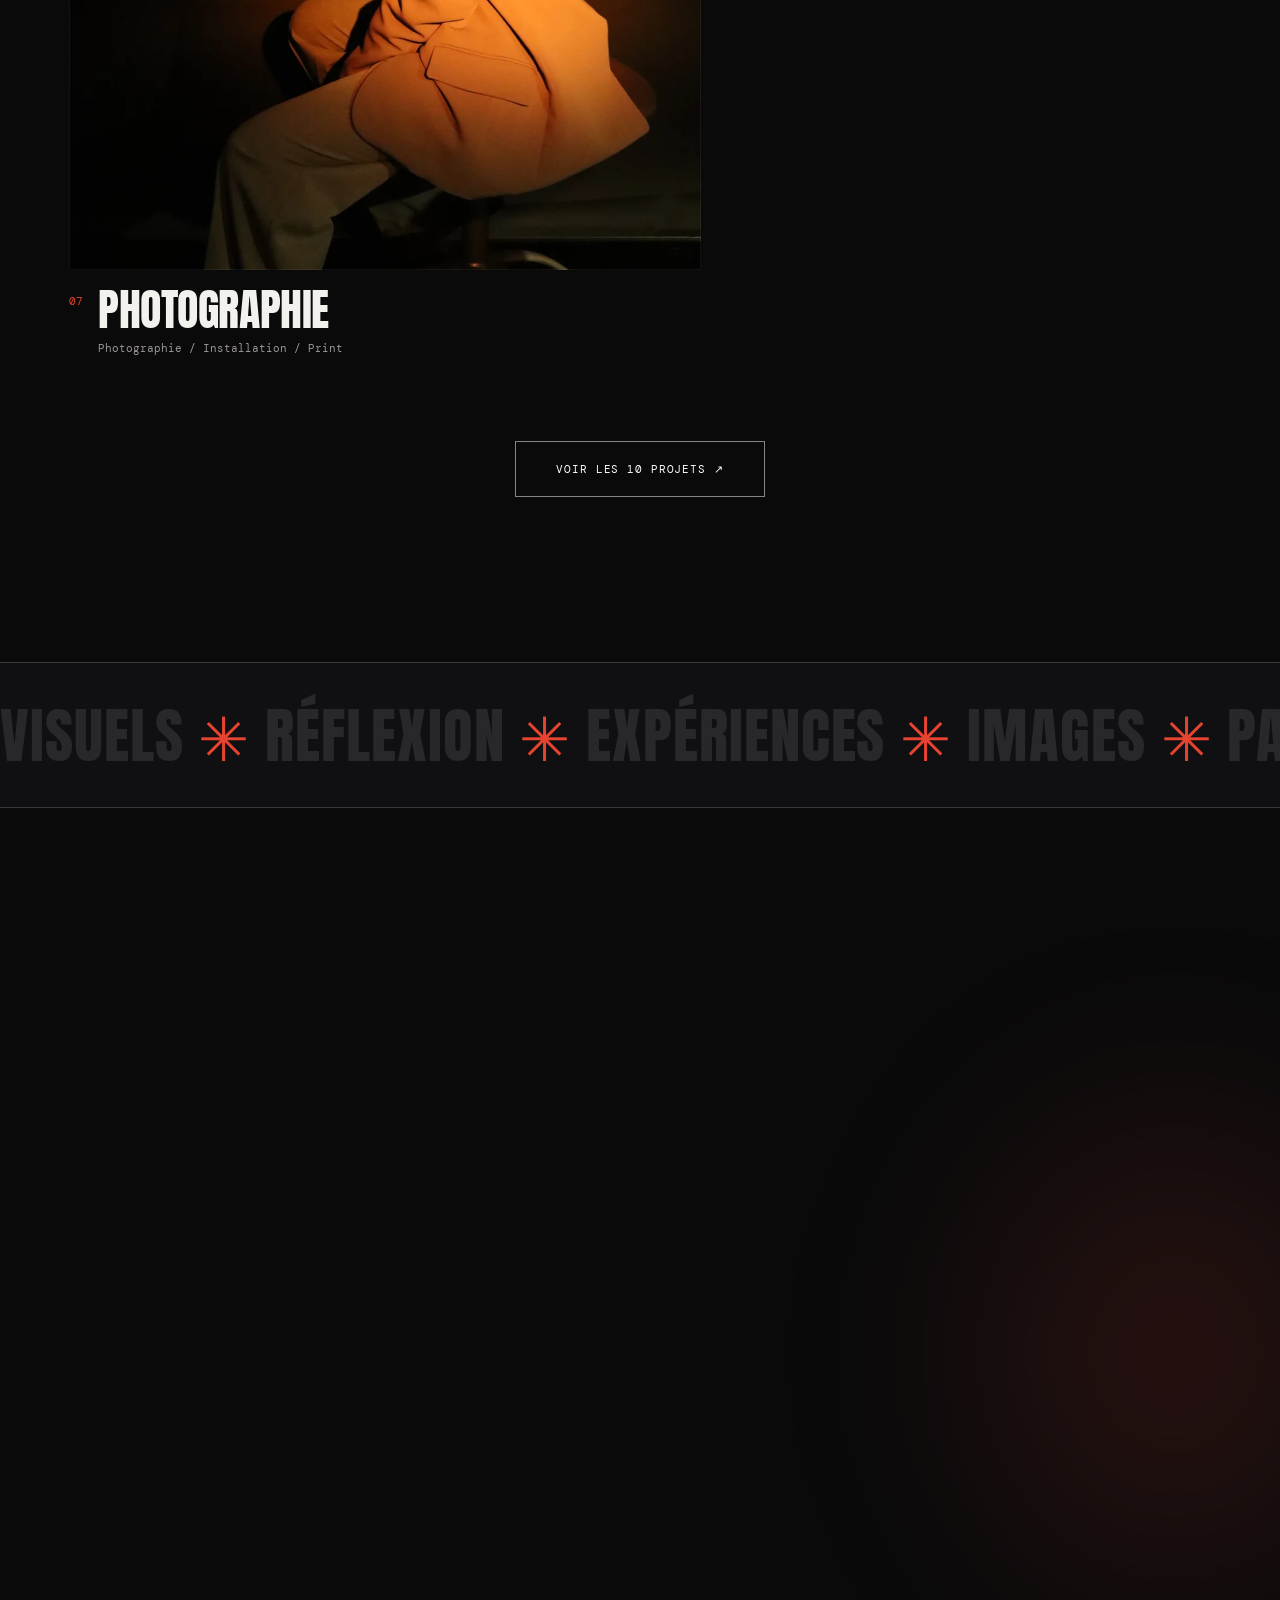
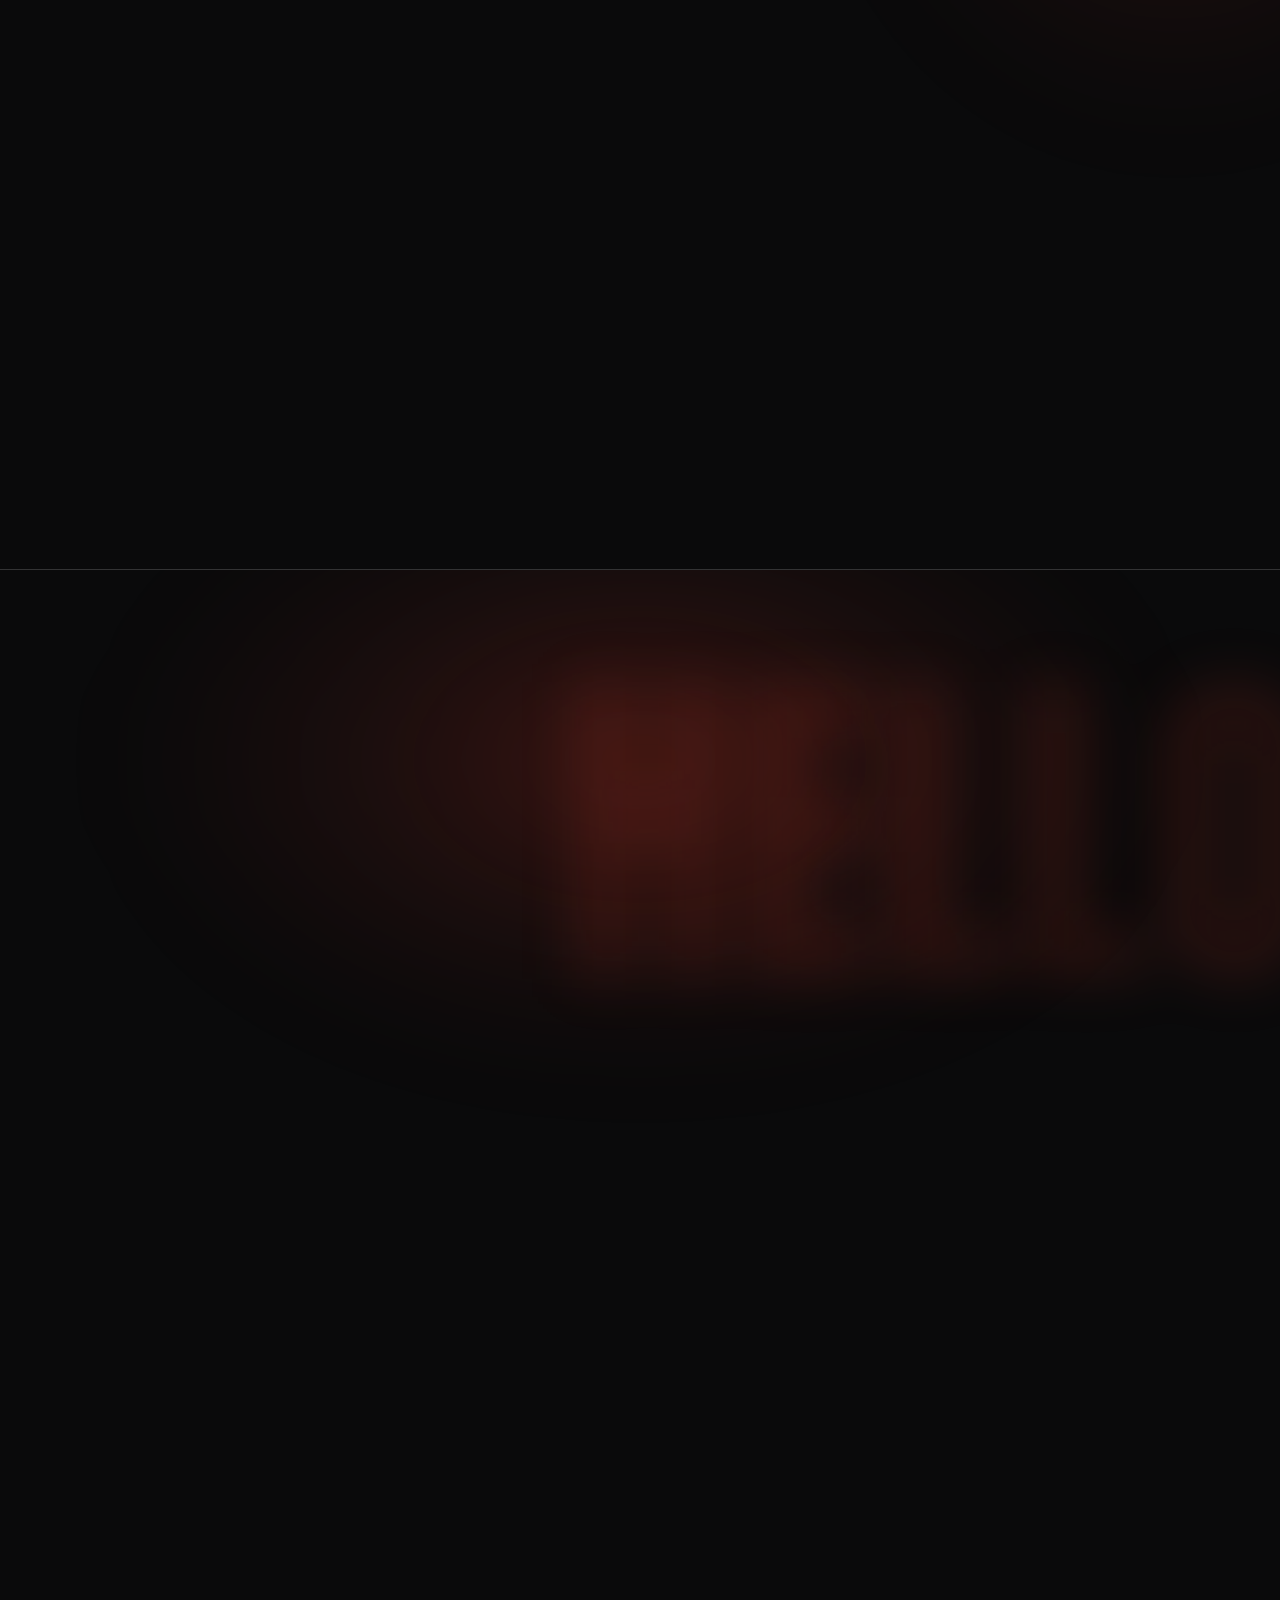
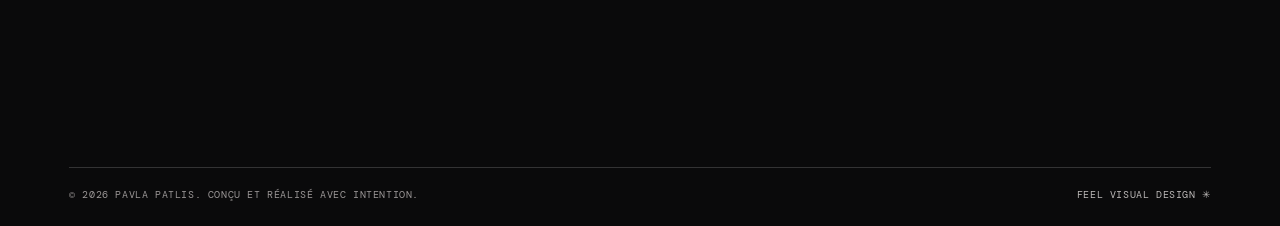
==== commit a2a48857: "Hero: DESIGN a bit lower" ====
--- a/fr.html
+++ b/fr.html
@@ -203,10 +203,10 @@
   /* hero: equal glyph gaps feel→VISUAL→DESIGN (Anton/Inter metrics), sizes tied to --s */
   @media(min-width:761px){
     .hero{padding-top:140px;padding-bottom:95px}
-    .hero-stage{--s:min(455px,29vw,calc((clamp(740px,100svh,950px) - 245px)/1.845));height:calc(var(--s)*1.845);min-height:0;transform:none}
+    .hero-stage{--s:min(455px,29vw,calc((clamp(740px,100svh,950px) - 245px)/1.845));height:calc(var(--s)*1.89);min-height:0;transform:none}
     .hero-feel{font-size:calc(var(--s)*.4);top:calc(var(--s)*-.0408)}
     .hero-visual{font-size:var(--s);line-height:1;top:calc(var(--s)*.267)}
-    .hero-design{font-size:calc(var(--s)*.736);top:calc(var(--s)*1.1654);bottom:auto}
+    .hero-design{font-size:calc(var(--s)*.736);top:calc(var(--s)*1.21);bottom:auto}
     .hero-counter{top:108px}
     .hero-rail.right{writing-mode:horizontal-tb;top:108px;transform:none}
   }
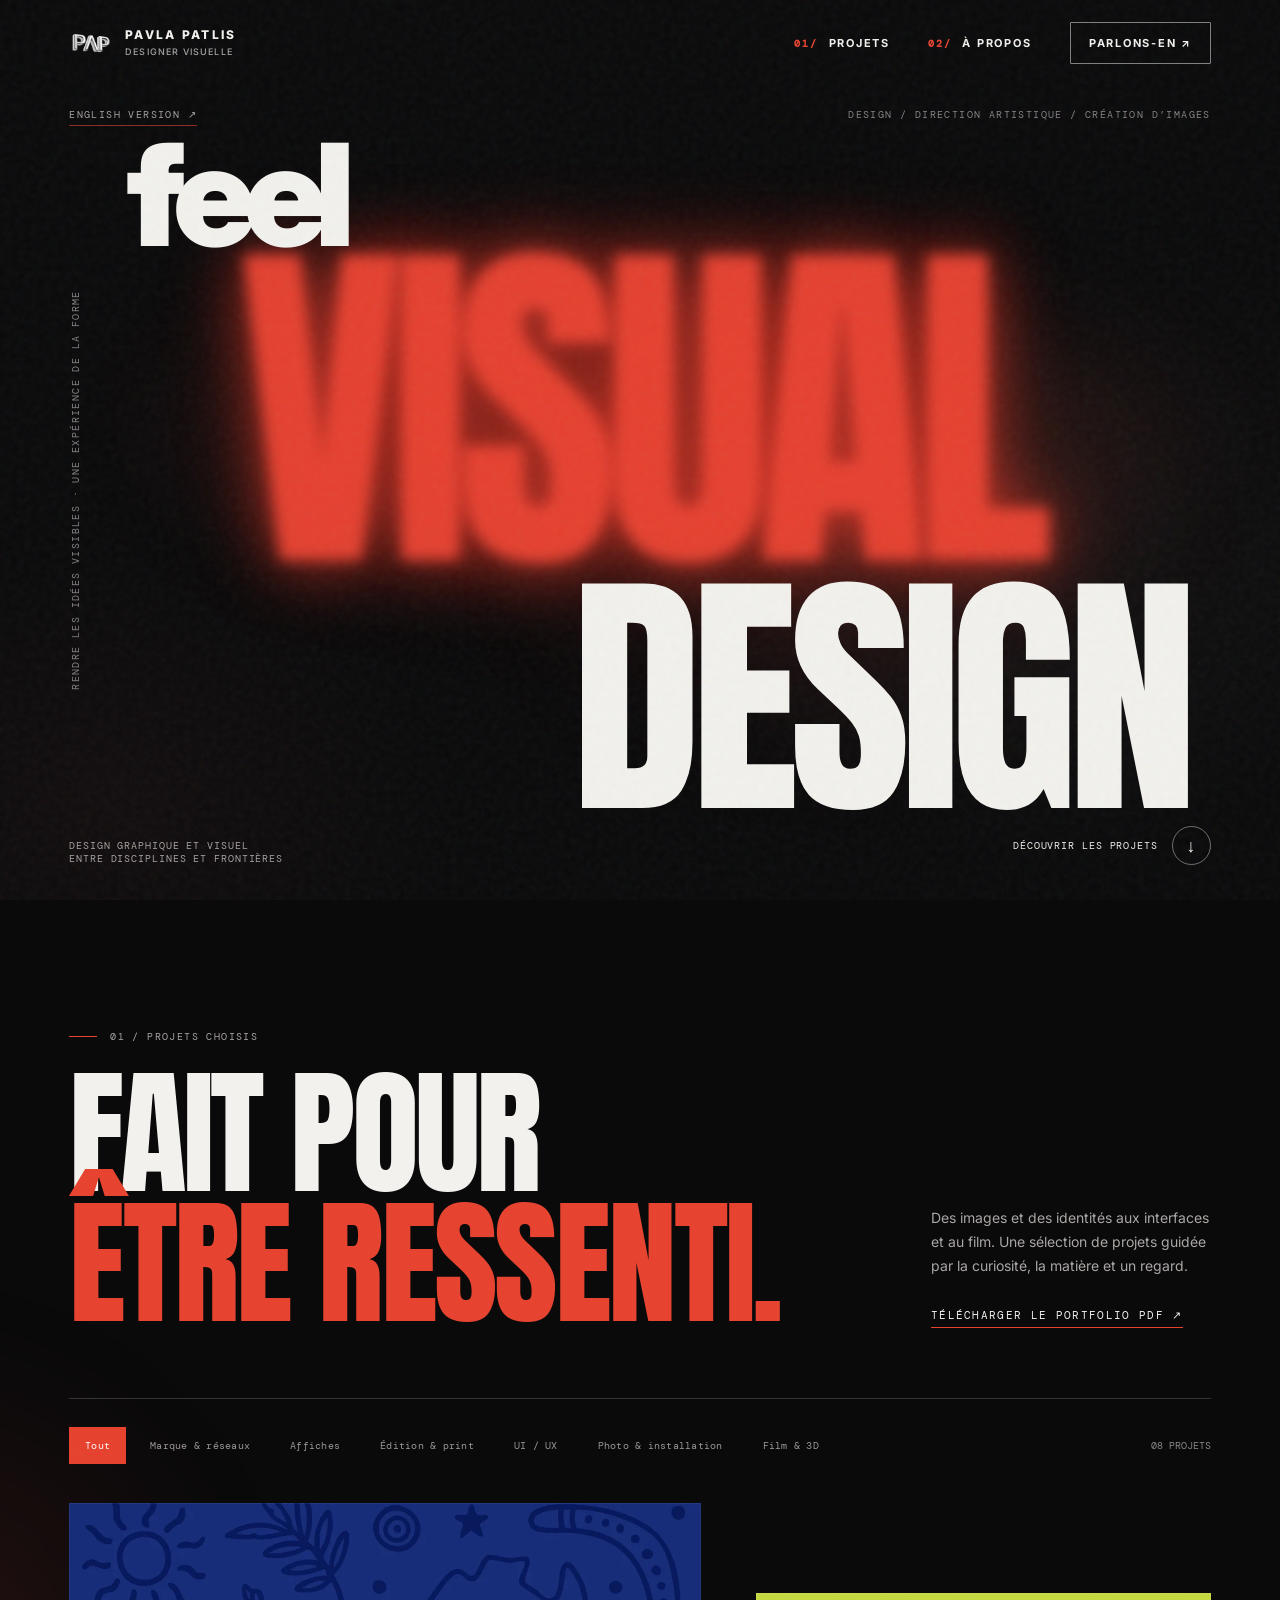
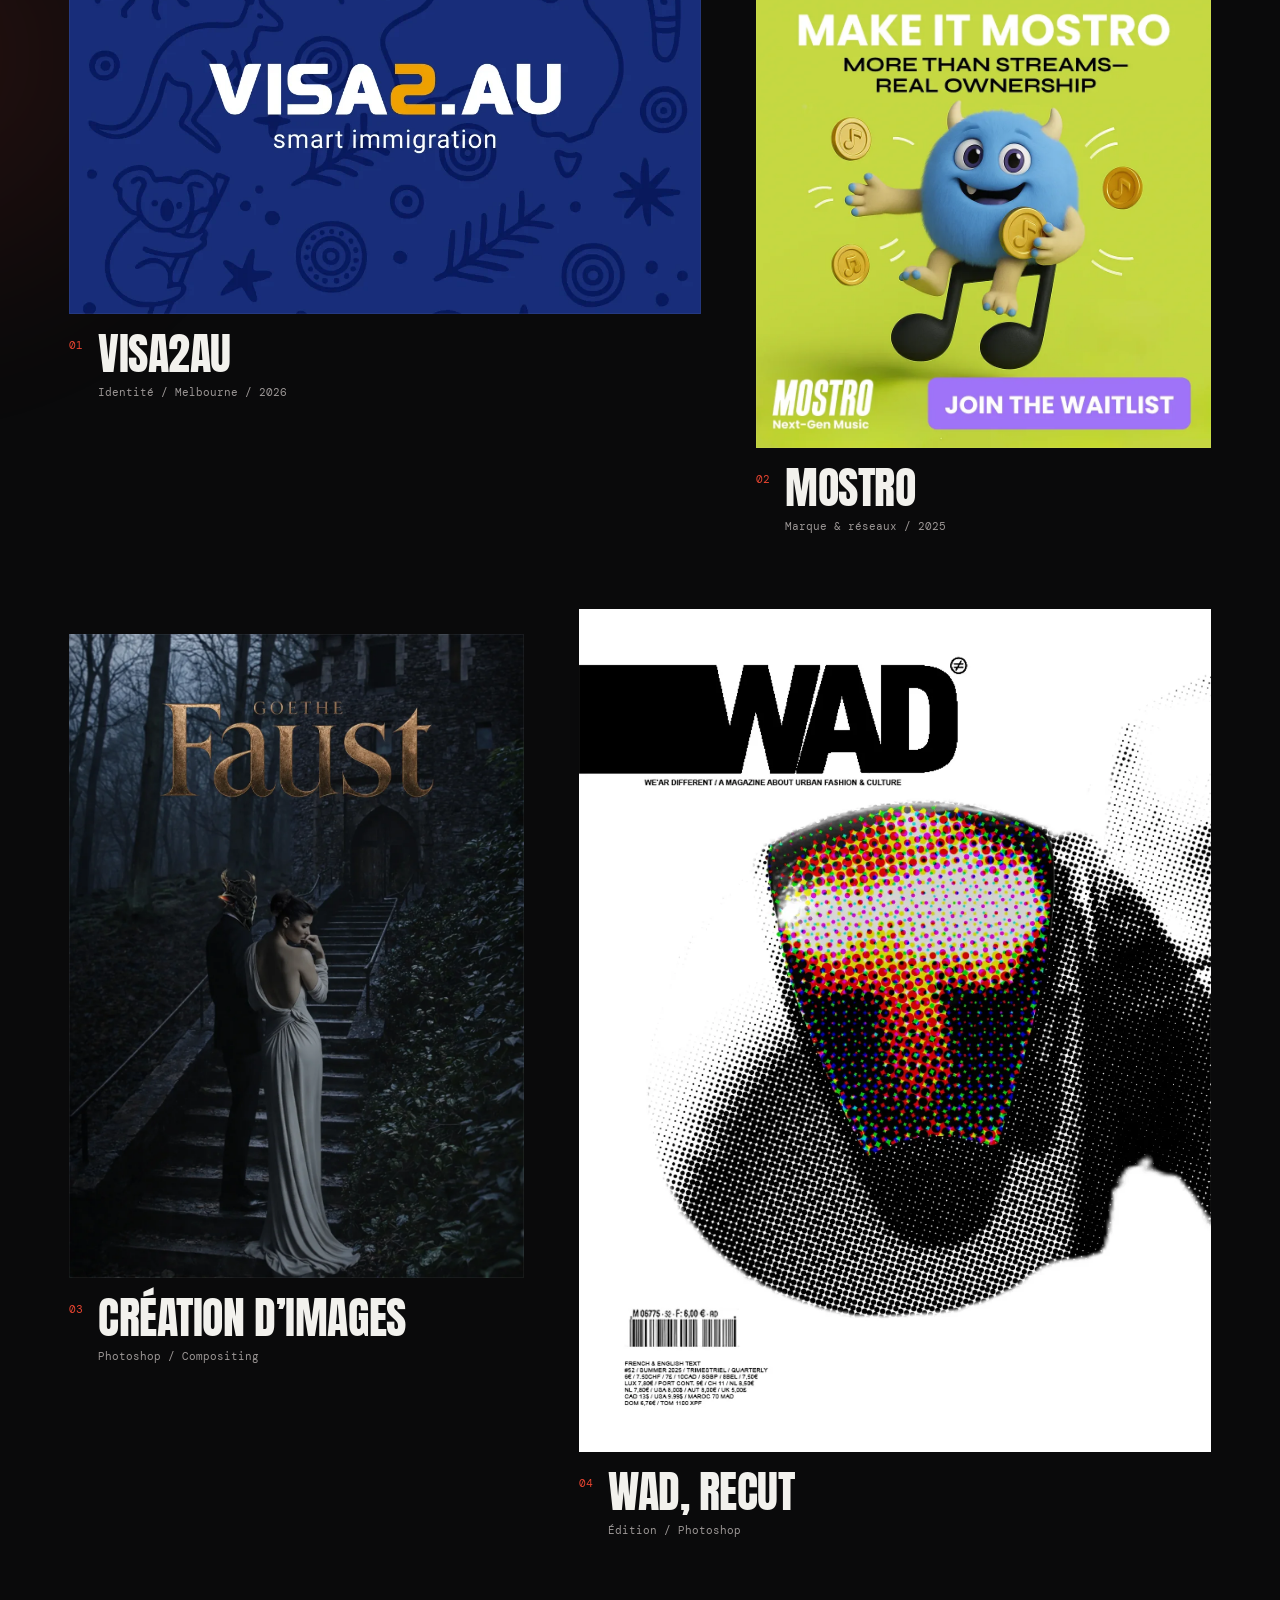
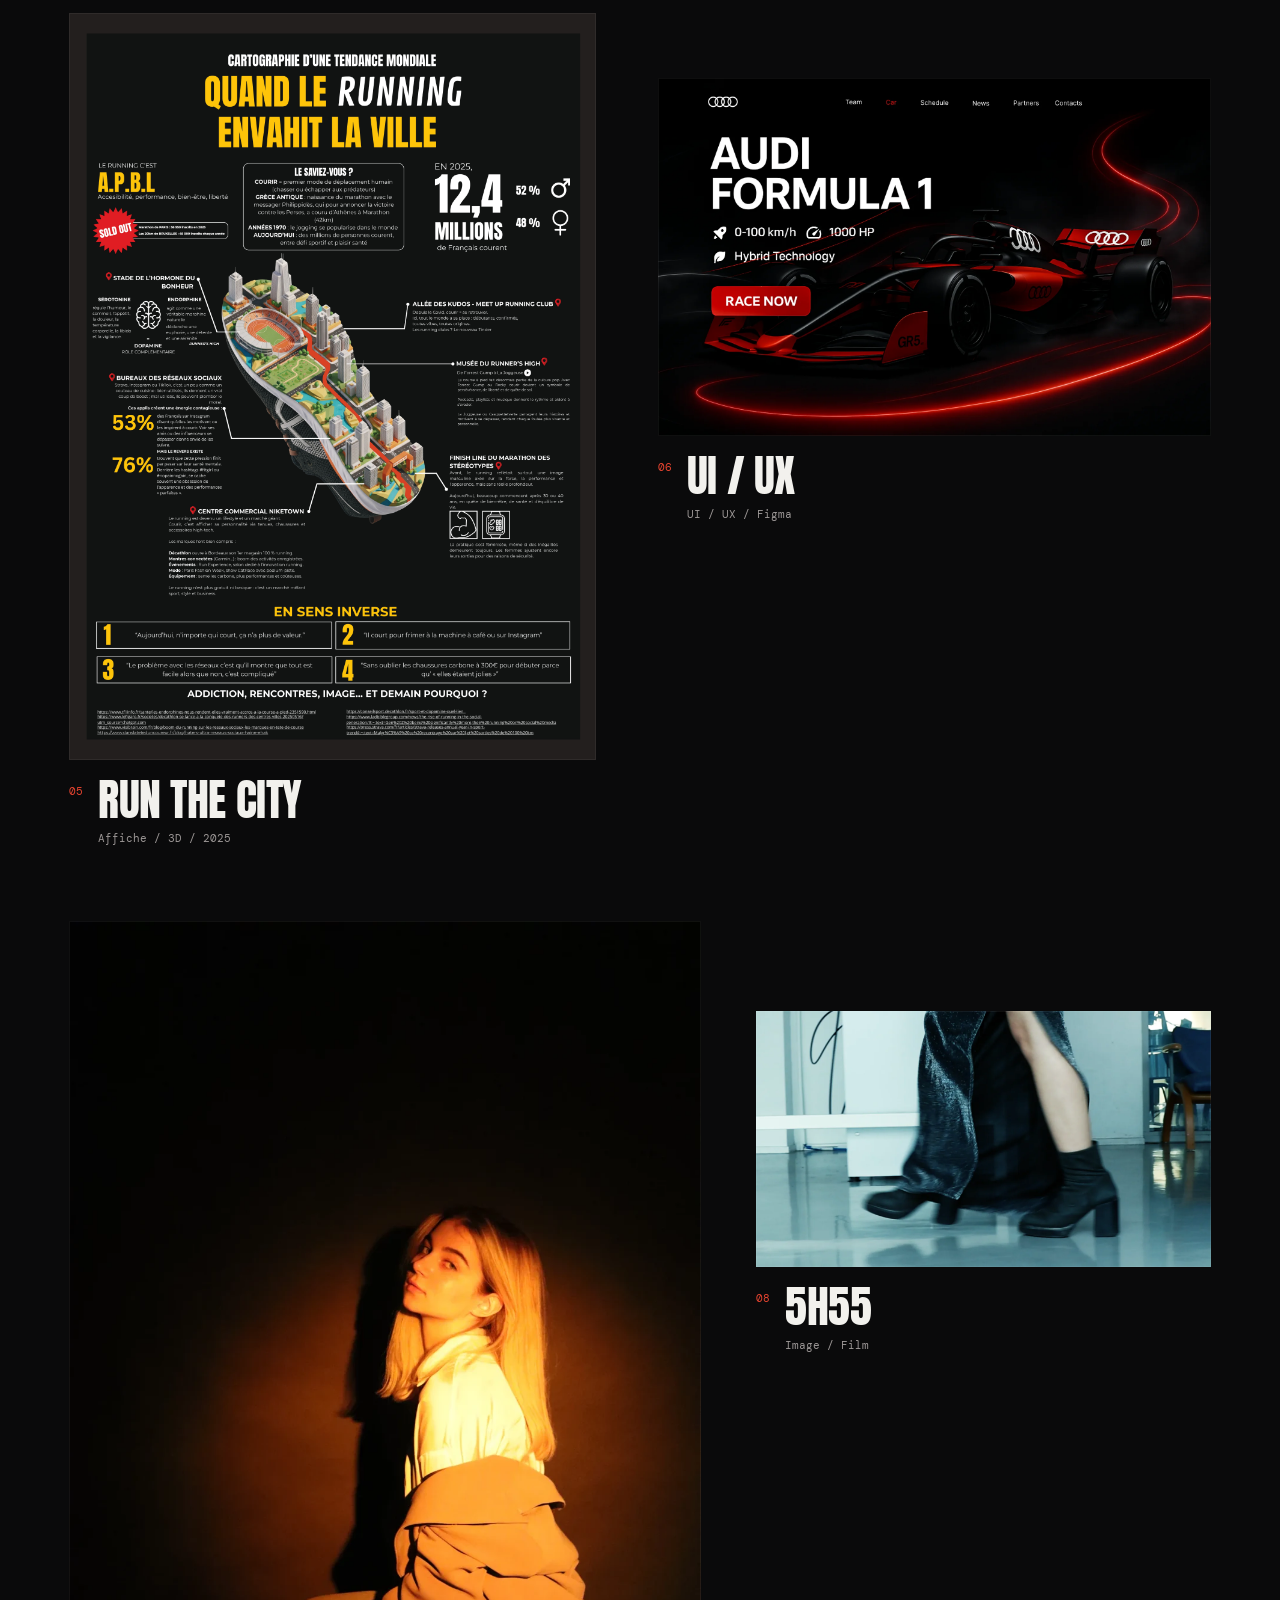
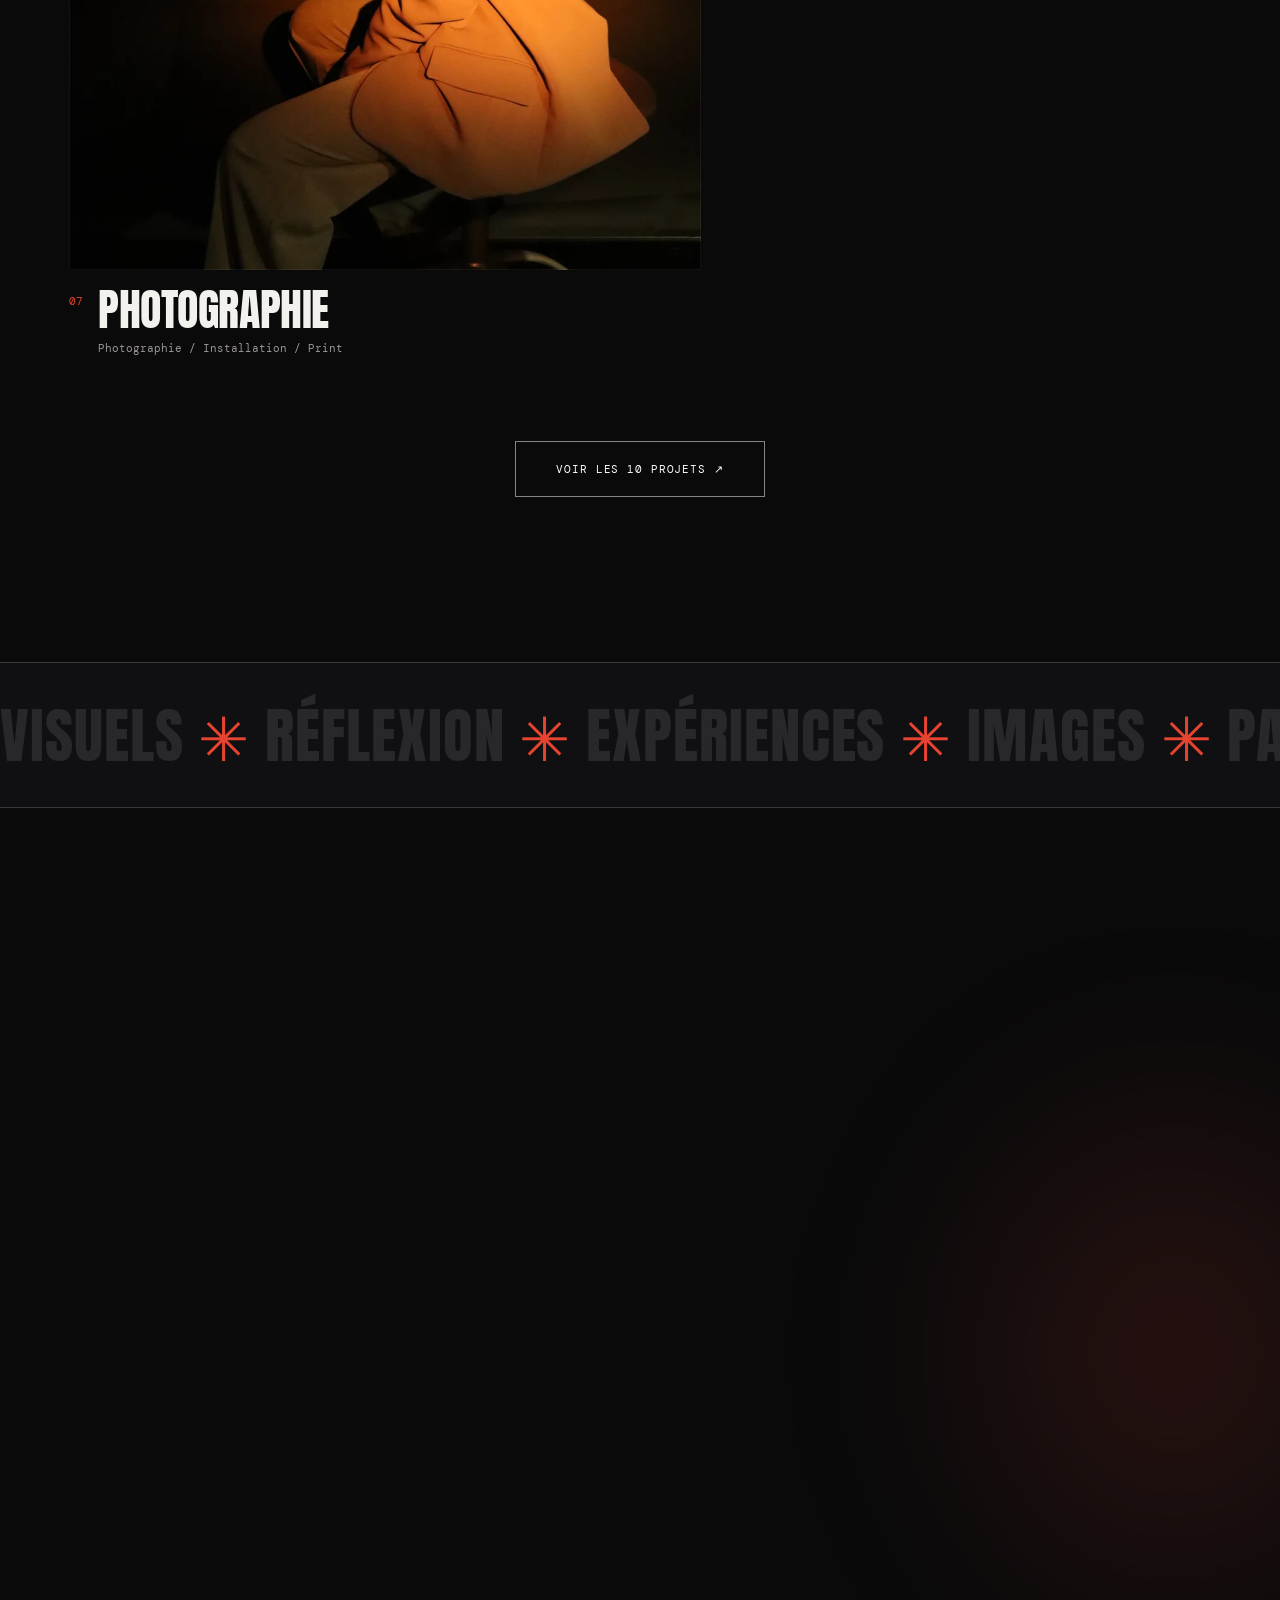
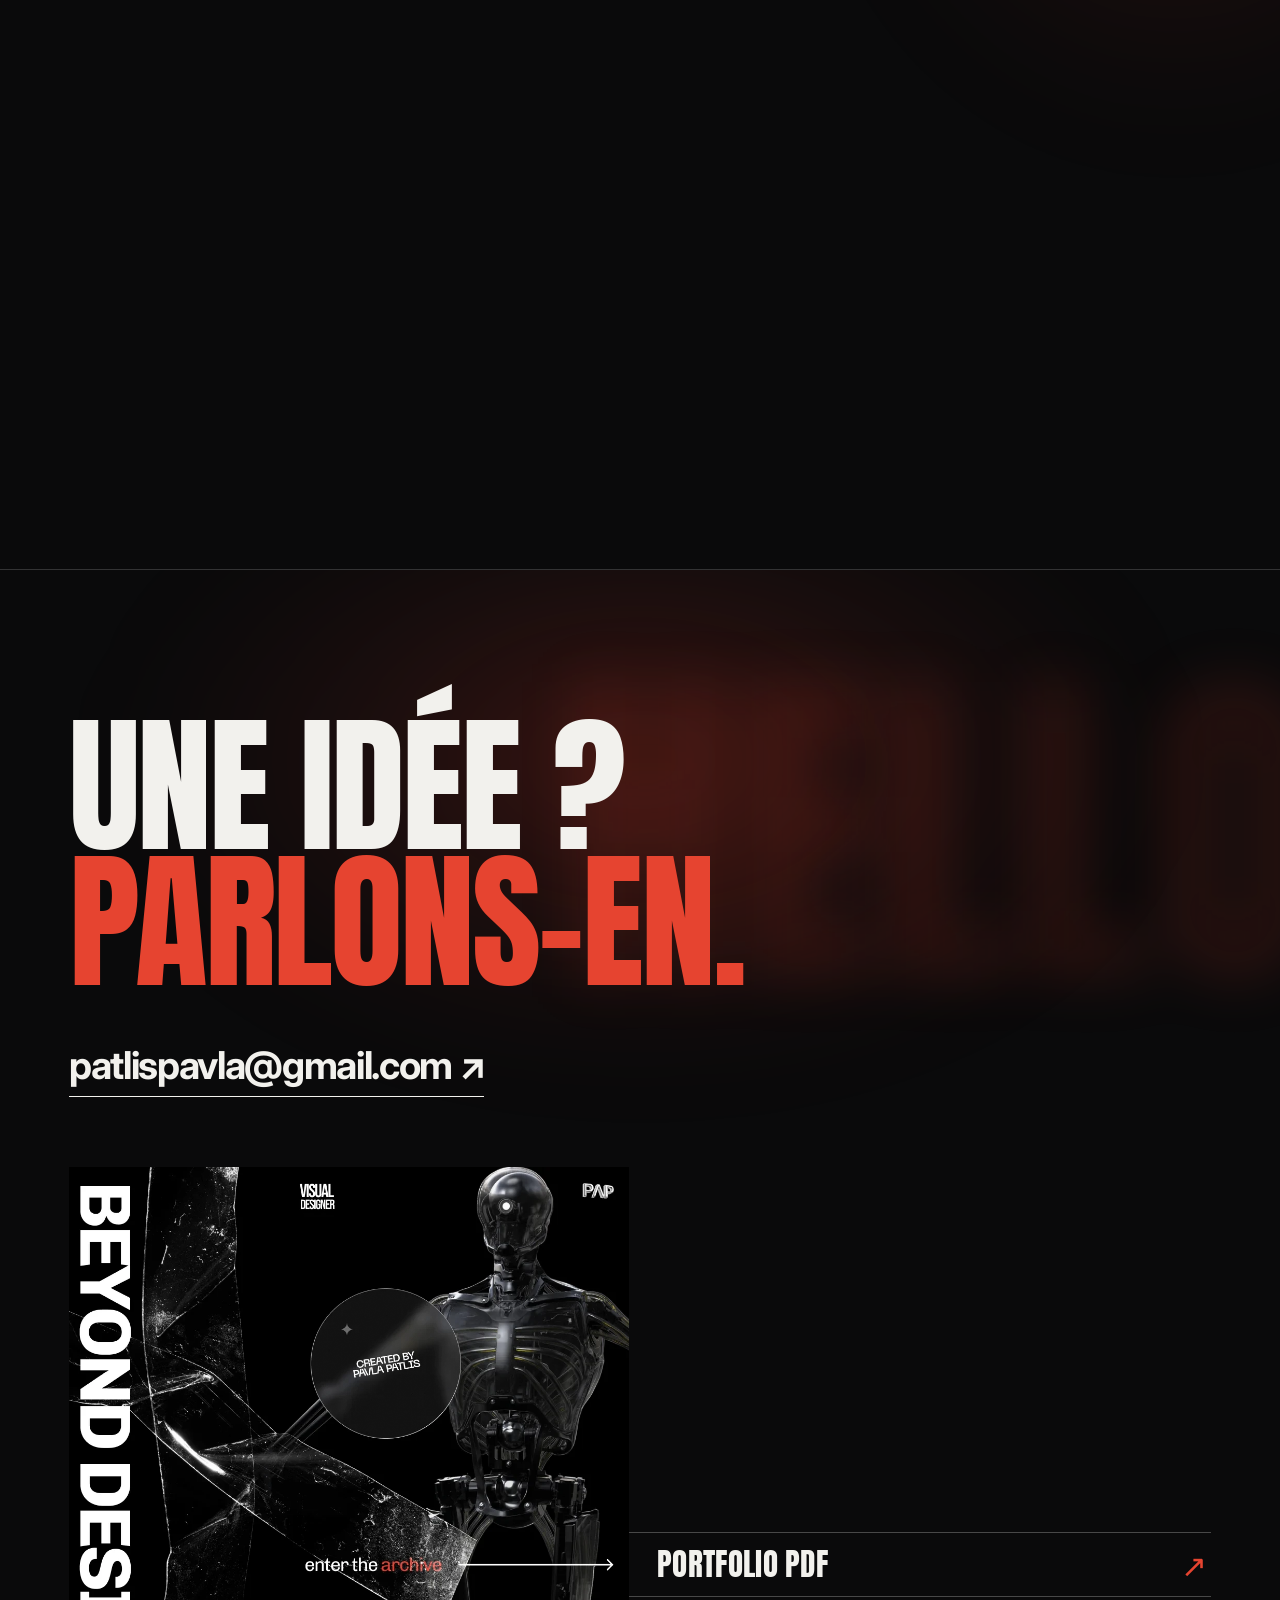
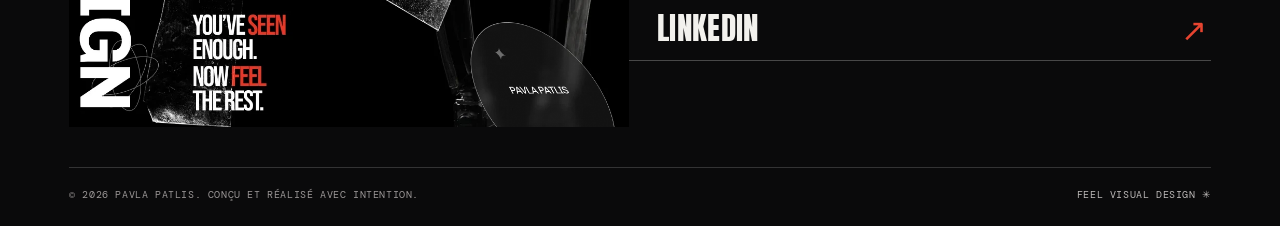
==== commit 0d764d7a: "Certifications: verification links" ====
--- a/fr.html
+++ b/fr.html
@@ -268,7 +268,7 @@
     <div class="section-label reveal">02 / La personne derrière les pixels</div>
     <div class="about-layout">
       <figure class="portrait reveal"><img src="https://patlispavla.github.io/ppavla/v2-assets/pavla.webp" alt="Portrait de Pavla Patlis" loading="lazy"><figcaption>PAVLA PATLIS / DESIGNER VISUELLE</figcaption></figure>
-      <div class="reveal"><h2 class="section-heading" id="about-heading" style="font-size:clamp(74px,9vw,145px);margin:-5px 0 35px">À propos<span class="accent">.</span></h2><p class="about-lead">Je crée des images qui portent une <em>atmosphère</em> avant de porter un message.</p><p class="about-copy">Je suis designer graphique et visuelle. Je travaille sur la communication de marque, l’édition, la photographie, le digital et le film.</p><p class="about-copy">Formée à la British Higher School of Art & Design à Moscou, j’étudie la publicité à l’IUT Bordeaux Montaigne. En 2026, j’étudie aussi la communication et le cinéma à UC Davis, après avoir travaillé en communication visuelle à Melbourne et à Paris.</p><div class="about-status"><span class="status-dot" aria-hidden="true"></span><span><strong>Ouverte aux stages et aux collaborations.</strong><br>Disponible à partir de 2027.</span></div><div class="about-detail"><div><h3 class="detail-heading">Mes outils</h3><p class="detail-text">Photoshop · Illustrator · InDesign<br>Figma · After Effects · Photographie<br>Systèmes visuels · Édition · Film</p></div><div><h3 class="detail-heading">En bref</h3><p class="detail-text">Actuellement : Californie, États-Unis<br>Avant : Melbourne · Bordeaux<br>Je travaille en anglais · français · russe</p></div><div class="about-certs"><h3 class="detail-heading">Certifications</h3><ul class="cert-list"><li><a href="https://coursera.org/verify/specialization/7VMYM4BVANUP" target="_blank" rel="noopener noreferrer">Graphic Design Specialization ↗</a><span>CalArts · 2026</span></li><li><span class="cert-name">Advertising with Meta</span><span>Meta · 2026</span></li><li><span class="cert-name">Foundations of Project Management</span><span>Google · 2026</span></li><li><span class="cert-name">AI Foundations · Applied AI · Agents &amp; Workflows</span><span>OpenAI Academy · 2026</span></li><li><span class="cert-name">DELF B2, français</span><span>France Éducation international</span></li></ul></div></div></div>
+      <div class="reveal"><h2 class="section-heading" id="about-heading" style="font-size:clamp(74px,9vw,145px);margin:-5px 0 35px">À propos<span class="accent">.</span></h2><p class="about-lead">Je crée des images qui portent une <em>atmosphère</em> avant de porter un message.</p><p class="about-copy">Je suis designer graphique et visuelle. Je travaille sur la communication de marque, l’édition, la photographie, le digital et le film.</p><p class="about-copy">Formée à la British Higher School of Art & Design à Moscou, j’étudie la publicité à l’IUT Bordeaux Montaigne. En 2026, j’étudie aussi la communication et le cinéma à UC Davis, après avoir travaillé en communication visuelle à Melbourne et à Paris.</p><div class="about-status"><span class="status-dot" aria-hidden="true"></span><span><strong>Ouverte aux stages et aux collaborations.</strong><br>Disponible à partir de 2027.</span></div><div class="about-detail"><div><h3 class="detail-heading">Mes outils</h3><p class="detail-text">Photoshop · Illustrator · InDesign<br>Figma · After Effects · Photographie<br>Systèmes visuels · Édition · Film</p></div><div><h3 class="detail-heading">En bref</h3><p class="detail-text">Actuellement : Californie, États-Unis<br>Avant : Melbourne · Bordeaux<br>Je travaille en anglais · français · russe</p></div><div class="about-certs"><h3 class="detail-heading">Certifications</h3><ul class="cert-list"><li><a href="https://coursera.org/verify/specialization/7VMYM4BVANUP" target="_blank" rel="noopener noreferrer">Graphic Design Specialization ↗</a><span>CalArts · 2026</span></li><li><a href="https://coursera.org/verify/NQPP3OKMJ9ZA" target="_blank" rel="noopener noreferrer">Advertising with Meta ↗</a><span>Meta · 2026</span></li><li><a href="https://coursera.org/verify/ZMOFCB2OTGAB" target="_blank" rel="noopener noreferrer">Foundations of Project Management ↗</a><span>Google · 2026</span></li><li><span class="cert-name"><a href="https://academy.openai.com/public/certificate/gdwgymi05v" target="_blank" rel="noopener noreferrer">AI Foundations ↗</a> · <a href="https://academy.openai.com/public/certificate/6hhyl9aih4" target="_blank" rel="noopener noreferrer">Applied AI ↗</a> · <a href="https://academy.openai.com/public/certificate/0erjbph48m" target="_blank" rel="noopener noreferrer">Agents &amp; Workflows ↗</a></span><span>OpenAI Academy · 2026</span></li><li><span class="cert-name">DELF B2, français</span><span>France Éducation international</span></li></ul></div></div></div>
     </div>
   </section>
   <section class="contact" id="contact" aria-labelledby="contact-heading"><div class="contact-glow" aria-hidden="true">HELLO</div><div class="contact-content"><div class="section-label reveal">03 / Contact</div><h2 class="contact-heading reveal" id="contact-heading">Une idée ?<br><span>Parlons-en.</span></h2><a class="email-link reveal" href="mailto:patlispavla@gmail.com">patlispavla@gmail.com ↗</a><div class="archive reveal"><div class="archive-art"><img id="archive-img" alt="Beyond Design par Pavla Patlis : entrer dans les archives"></div><nav class="archive-links" aria-label="Portfolio et contacts"><div class="archive-links-inner"><a href="https://patlispavla.github.io/ppavla/portfolio.pdf" target="_blank" rel="noopener noreferrer"><span>Portfolio PDF</span><b>↗</b></a><a href="https://www.linkedin.com/in/pavla-patlis-100b432b5" target="_blank" rel="noopener noreferrer"><span>LinkedIn</span><b>↗</b></a></div></nav></div></div><footer class="footer"><span>© 2026 PAVLA PATLIS. CONÇU ET RÉALISÉ AVEC INTENTION.</span><span>FEEL VISUAL DESIGN ✳</span></footer></section>
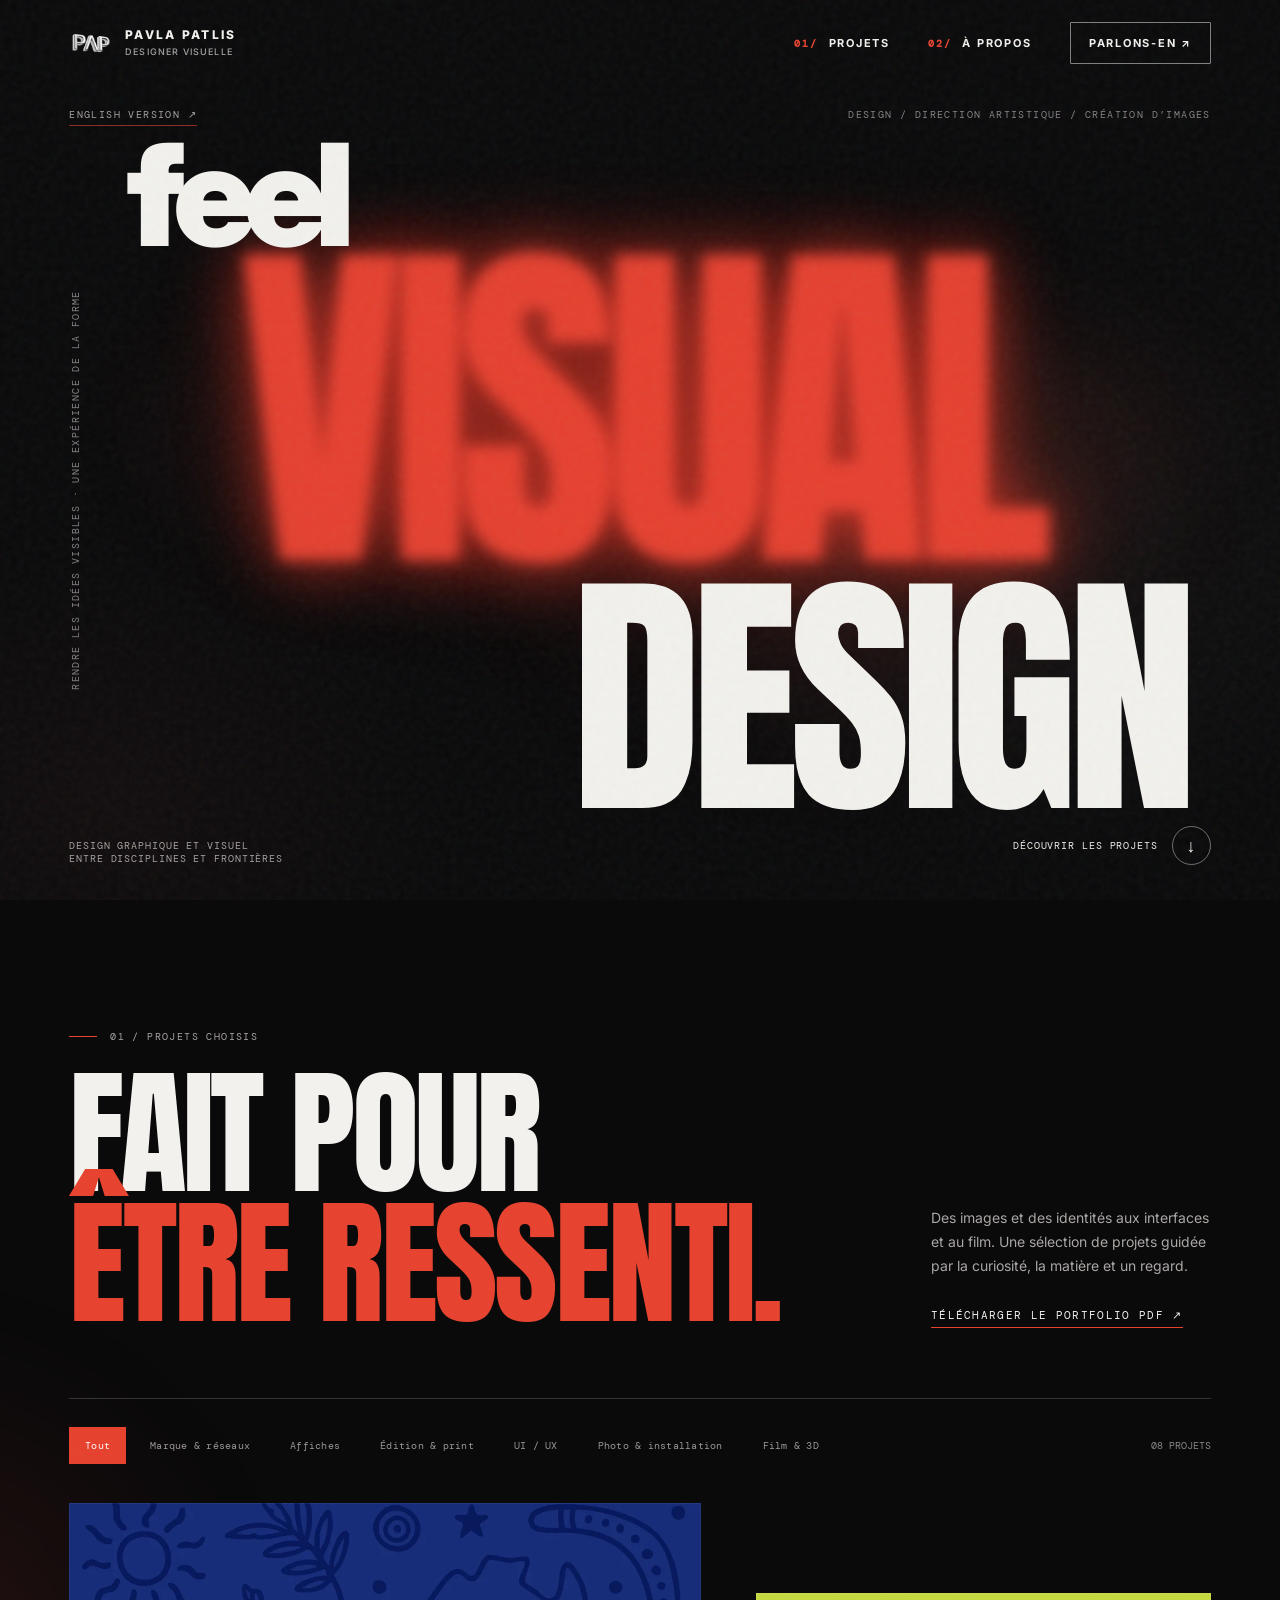
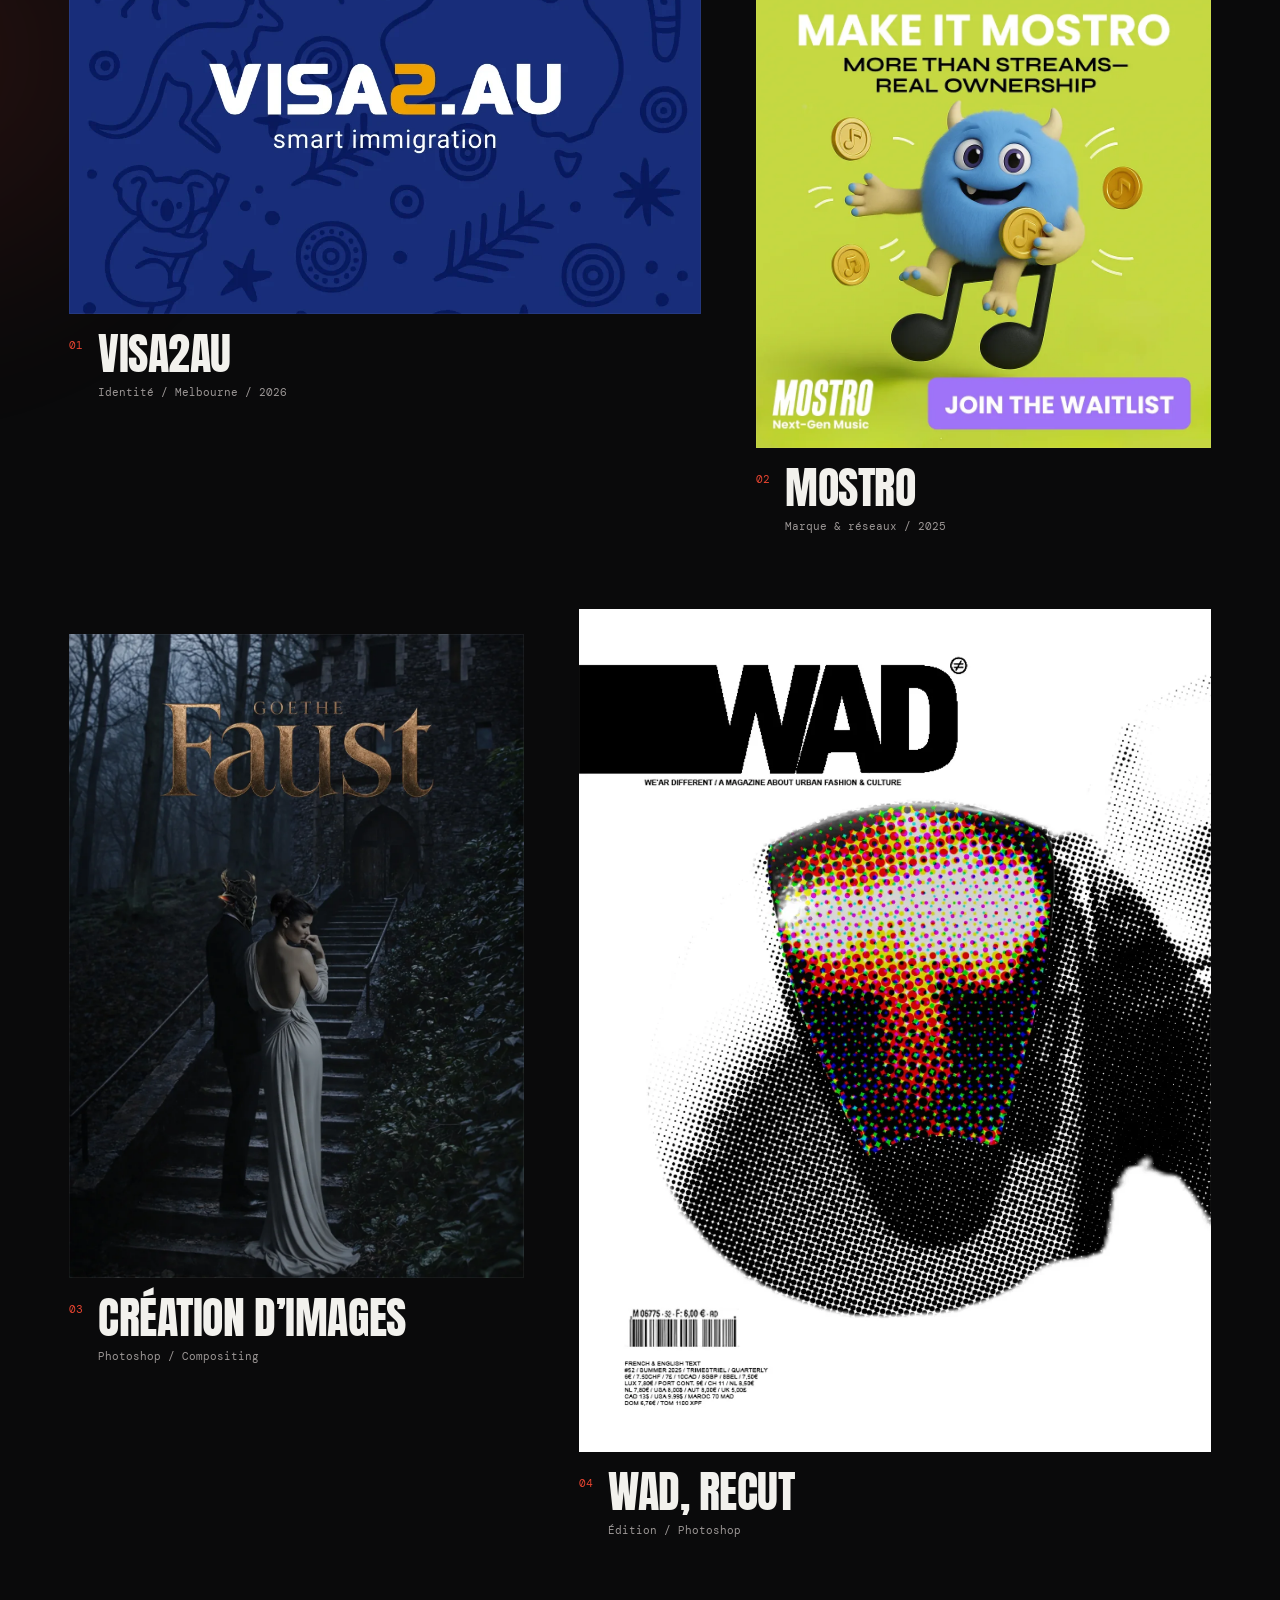
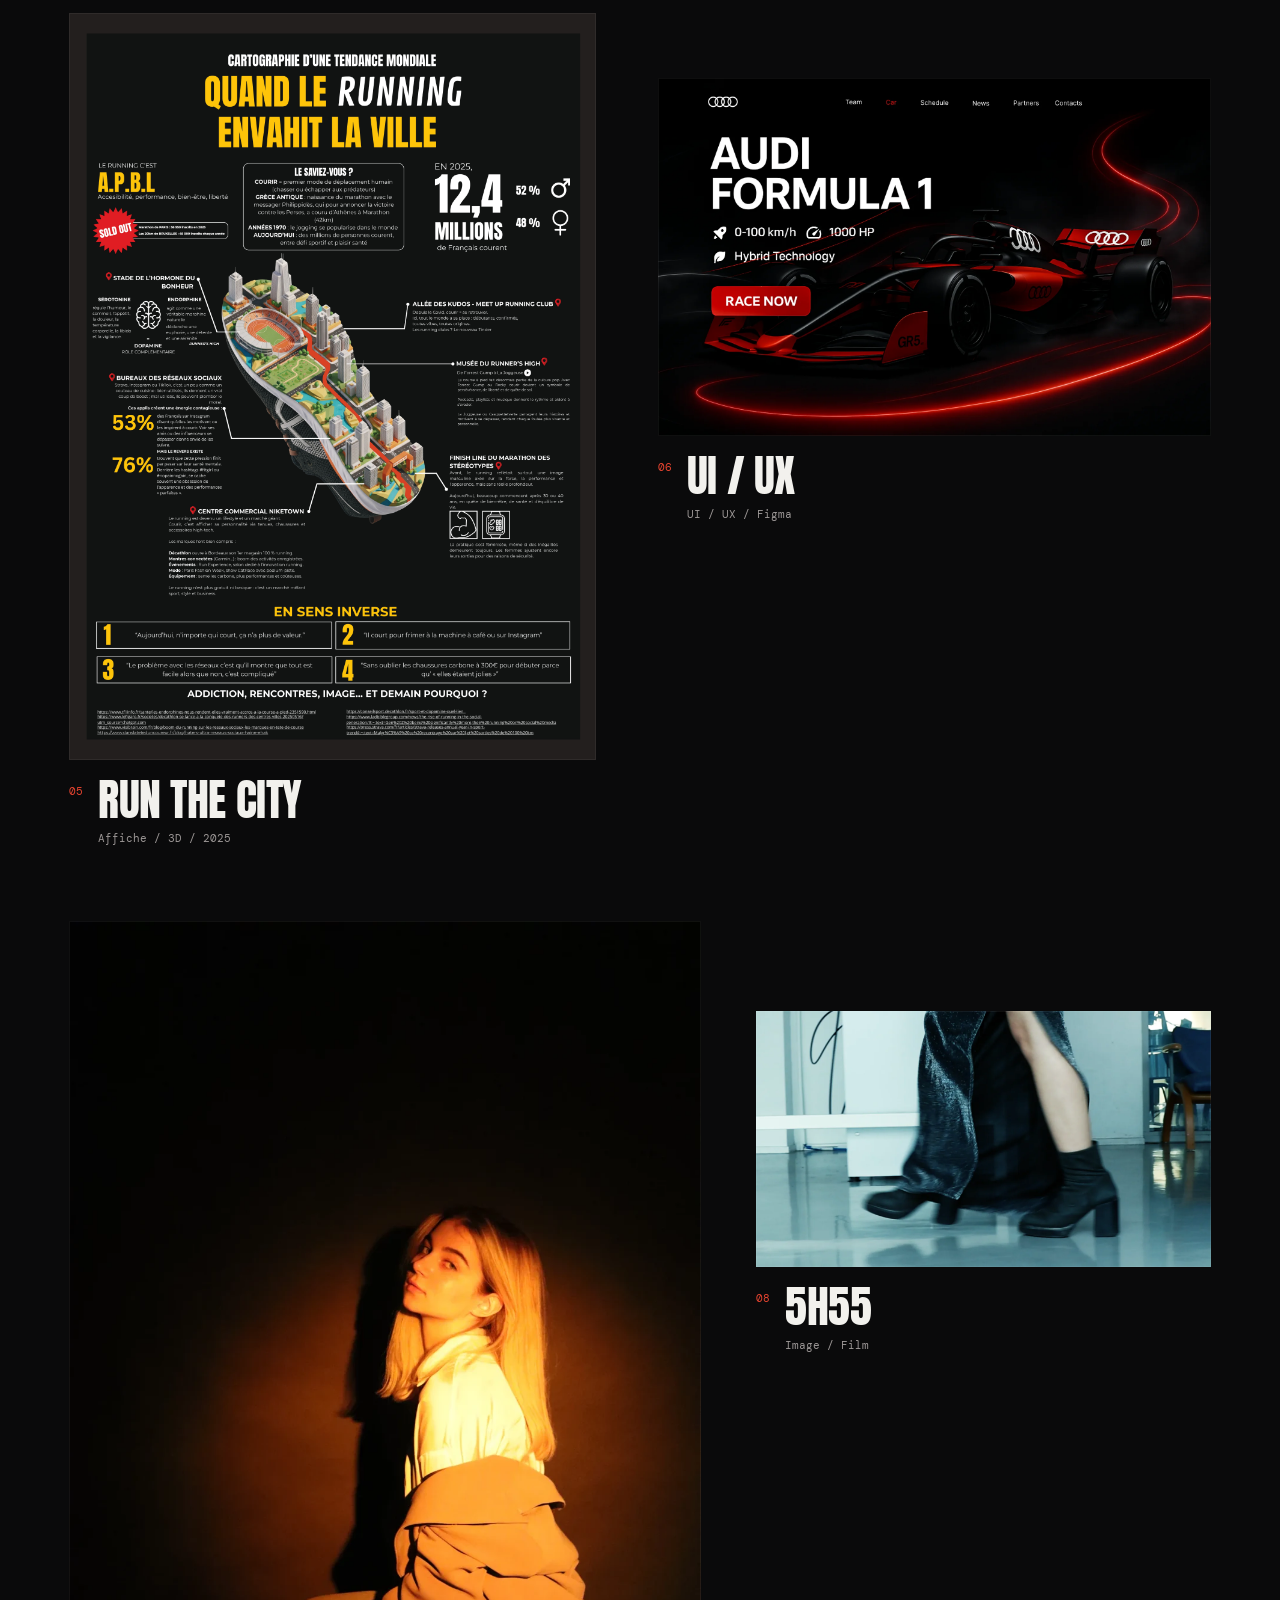
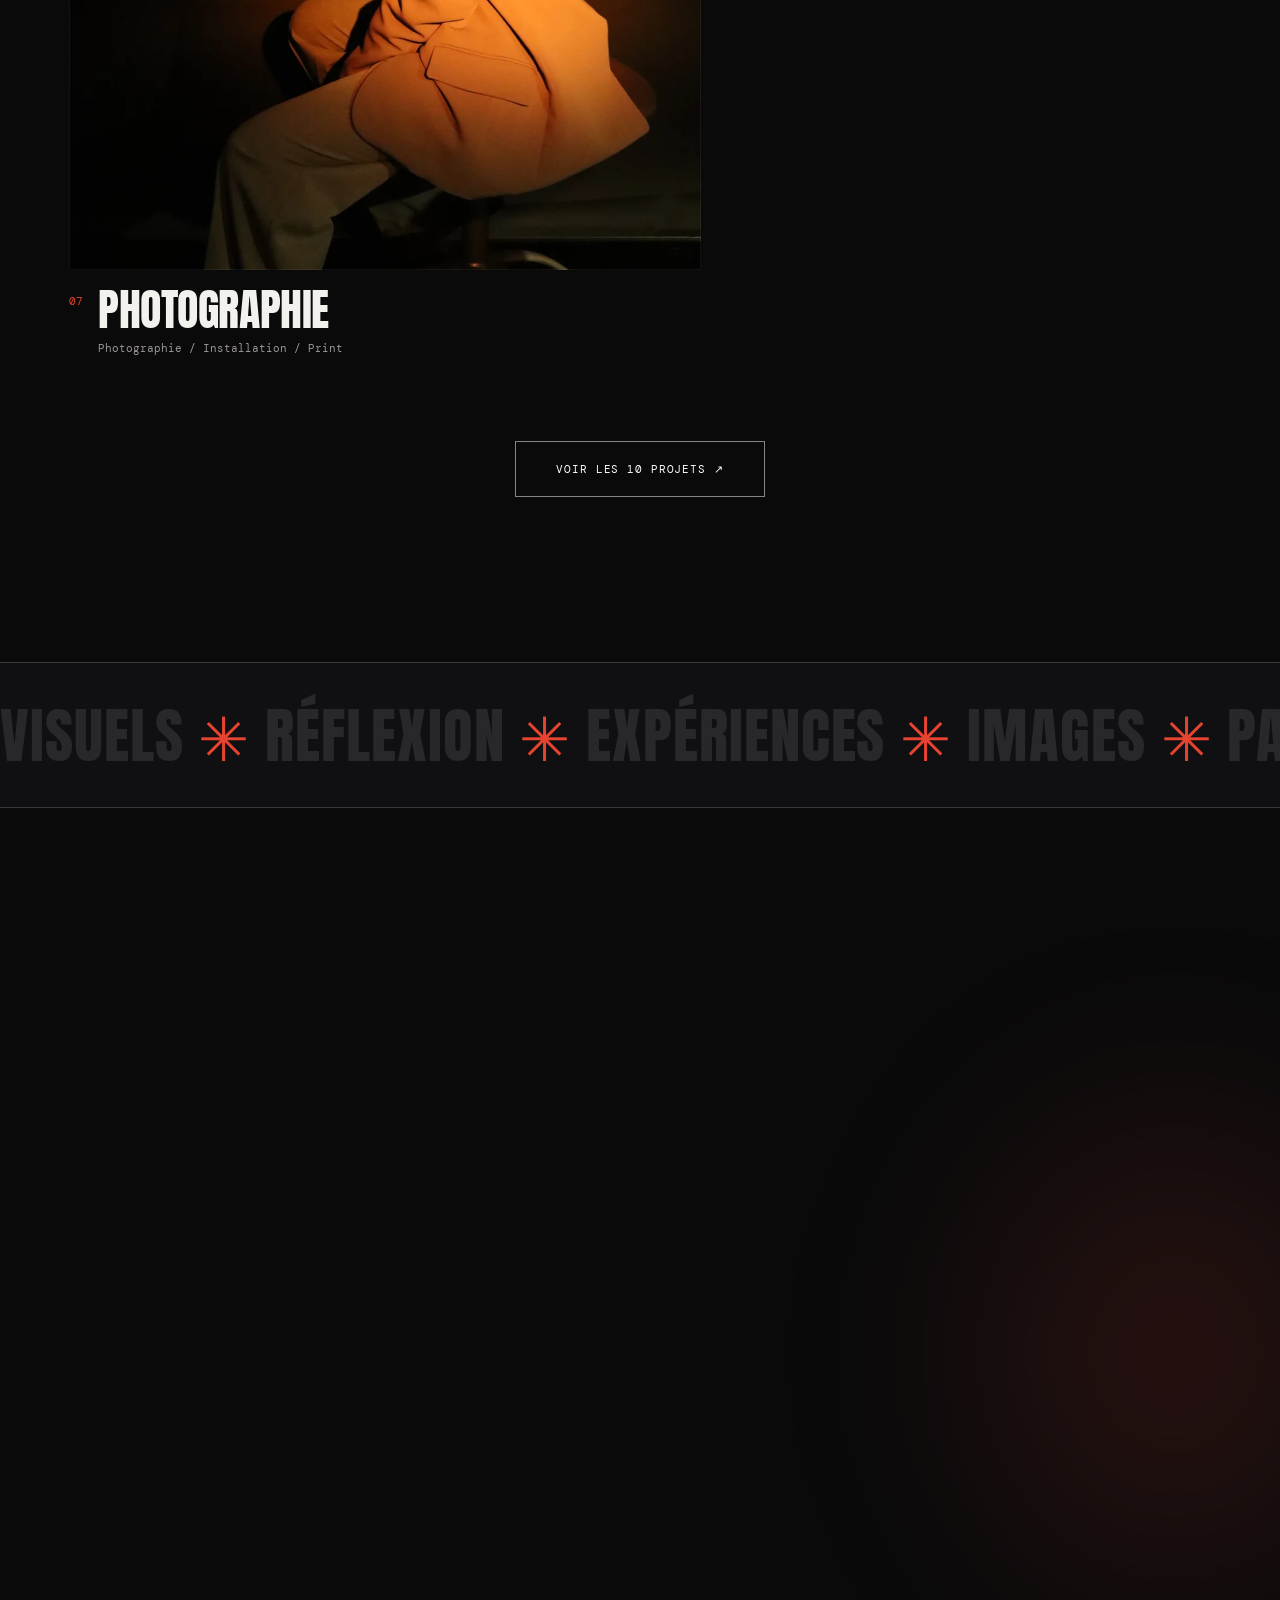
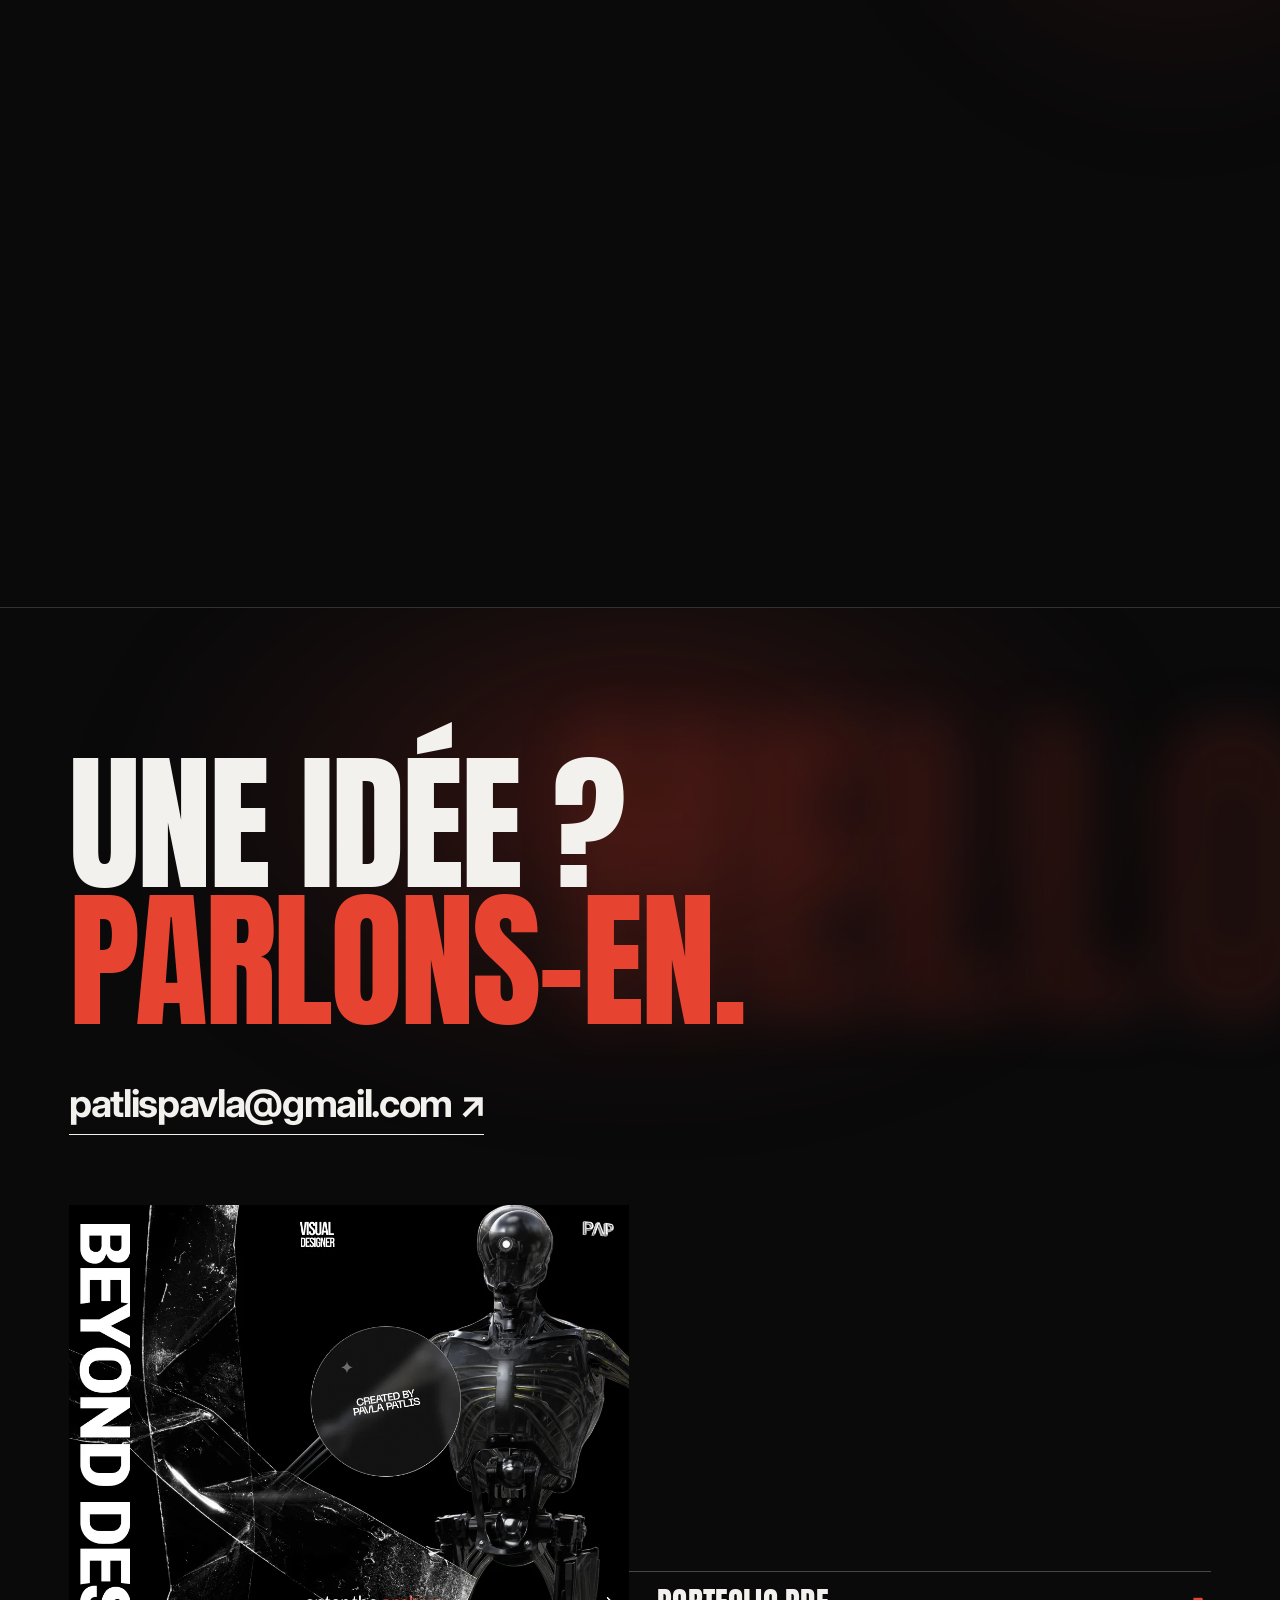
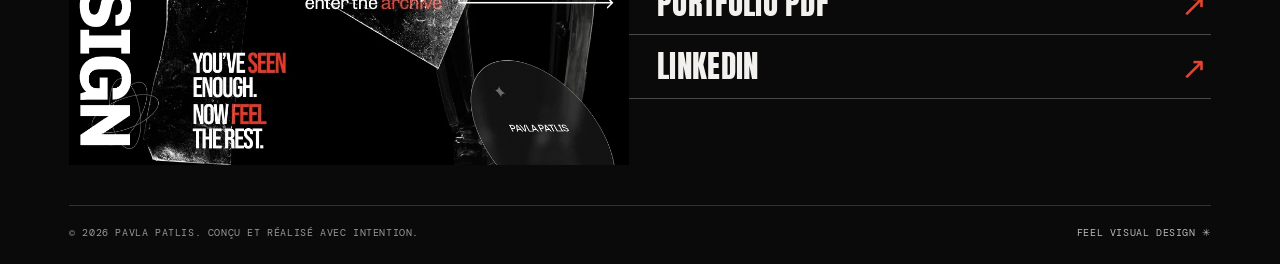
==== commit d198f2cd: "v3 becomes main site + INSIDE LVMH certificate" ====
--- a/fr.html
+++ b/fr.html
@@ -249,7 +249,7 @@
 <main>
   <section id="top" class="hero" aria-labelledby="hero-title">
     <span class="hero-haze a" aria-hidden="true"></span><span class="hero-haze b" aria-hidden="true"></span>
-    <a class="hero-counter hero-fr" href="https://patlispavla.github.io/ppavla/v3.html" lang="en" hreflang="en">ENGLISH VERSION ↗</a><span class="hero-rail">RENDRE LES IDÉES VISIBLES · UNE EXPÉRIENCE DE LA FORME</span><span class="hero-rail right">DESIGN / DIRECTION ARTISTIQUE / CRÉATION D’IMAGES</span>
+    <a class="hero-counter hero-fr" href="https://patlispavla.github.io/ppavla/" lang="en" hreflang="en">ENGLISH VERSION ↗</a><span class="hero-rail">RENDRE LES IDÉES VISIBLES · UNE EXPÉRIENCE DE LA FORME</span><span class="hero-rail right">DESIGN / DIRECTION ARTISTIQUE / CRÉATION D’IMAGES</span>
     <div class="hero-stage" id="hero-stage"><h1 id="hero-title" class="hero-feel"><span aria-hidden="true">feel</span><span class="sr-only">Pavla Patlis, feel visual design</span></h1><div class="hero-visual" aria-hidden="true">VISUAL</div><div class="hero-design" aria-hidden="true">DESIGN</div></div>
     <div class="hero-bottom"><span>Design graphique et visuel<br>Entre disciplines et frontières</span><a href="#work">Découvrir les projets <span class="scroll-orb" aria-hidden="true">↓</span></a></div>
   </section>
@@ -268,7 +268,7 @@
     <div class="section-label reveal">02 / La personne derrière les pixels</div>
     <div class="about-layout">
       <figure class="portrait reveal"><img src="https://patlispavla.github.io/ppavla/v2-assets/pavla.webp" alt="Portrait de Pavla Patlis" loading="lazy"><figcaption>PAVLA PATLIS / DESIGNER VISUELLE</figcaption></figure>
-      <div class="reveal"><h2 class="section-heading" id="about-heading" style="font-size:clamp(74px,9vw,145px);margin:-5px 0 35px">À propos<span class="accent">.</span></h2><p class="about-lead">Je crée des images qui portent une <em>atmosphère</em> avant de porter un message.</p><p class="about-copy">Je suis designer graphique et visuelle. Je travaille sur la communication de marque, l’édition, la photographie, le digital et le film.</p><p class="about-copy">Formée à la British Higher School of Art & Design à Moscou, j’étudie la publicité à l’IUT Bordeaux Montaigne. En 2026, j’étudie aussi la communication et le cinéma à UC Davis, après avoir travaillé en communication visuelle à Melbourne et à Paris.</p><div class="about-status"><span class="status-dot" aria-hidden="true"></span><span><strong>Ouverte aux stages et aux collaborations.</strong><br>Disponible à partir de 2027.</span></div><div class="about-detail"><div><h3 class="detail-heading">Mes outils</h3><p class="detail-text">Photoshop · Illustrator · InDesign<br>Figma · After Effects · Photographie<br>Systèmes visuels · Édition · Film</p></div><div><h3 class="detail-heading">En bref</h3><p class="detail-text">Actuellement : Californie, États-Unis<br>Avant : Melbourne · Bordeaux<br>Je travaille en anglais · français · russe</p></div><div class="about-certs"><h3 class="detail-heading">Certifications</h3><ul class="cert-list"><li><a href="https://coursera.org/verify/specialization/7VMYM4BVANUP" target="_blank" rel="noopener noreferrer">Graphic Design Specialization ↗</a><span>CalArts · 2026</span></li><li><a href="https://coursera.org/verify/NQPP3OKMJ9ZA" target="_blank" rel="noopener noreferrer">Advertising with Meta ↗</a><span>Meta · 2026</span></li><li><a href="https://coursera.org/verify/ZMOFCB2OTGAB" target="_blank" rel="noopener noreferrer">Foundations of Project Management ↗</a><span>Google · 2026</span></li><li><span class="cert-name"><a href="https://academy.openai.com/public/certificate/gdwgymi05v" target="_blank" rel="noopener noreferrer">AI Foundations ↗</a> · <a href="https://academy.openai.com/public/certificate/6hhyl9aih4" target="_blank" rel="noopener noreferrer">Applied AI ↗</a> · <a href="https://academy.openai.com/public/certificate/0erjbph48m" target="_blank" rel="noopener noreferrer">Agents &amp; Workflows ↗</a></span><span>OpenAI Academy · 2026</span></li><li><span class="cert-name">DELF B2, français</span><span>France Éducation international</span></li></ul></div></div></div>
+      <div class="reveal"><h2 class="section-heading" id="about-heading" style="font-size:clamp(74px,9vw,145px);margin:-5px 0 35px">À propos<span class="accent">.</span></h2><p class="about-lead">Je crée des images qui portent une <em>atmosphère</em> avant de porter un message.</p><p class="about-copy">Je suis designer graphique et visuelle. Je travaille sur la communication de marque, l’édition, la photographie, le digital et le film.</p><p class="about-copy">Formée à la British Higher School of Art & Design à Moscou, j’étudie la publicité à l’IUT Bordeaux Montaigne. En 2026, j’étudie aussi la communication et le cinéma à UC Davis, après avoir travaillé en communication visuelle à Melbourne et à Paris.</p><div class="about-status"><span class="status-dot" aria-hidden="true"></span><span><strong>Ouverte aux stages et aux collaborations.</strong><br>Disponible à partir de 2027.</span></div><div class="about-detail"><div><h3 class="detail-heading">Mes outils</h3><p class="detail-text">Photoshop · Illustrator · InDesign<br>Figma · After Effects · Photographie<br>Systèmes visuels · Édition · Film</p></div><div><h3 class="detail-heading">En bref</h3><p class="detail-text">Actuellement : Californie, États-Unis<br>Avant : Melbourne · Bordeaux<br>Je travaille en anglais · français · russe</p></div><div class="about-certs"><h3 class="detail-heading">Certifications</h3><ul class="cert-list"><li><a href="https://coursera.org/verify/specialization/7VMYM4BVANUP" target="_blank" rel="noopener noreferrer">Graphic Design Specialization ↗</a><span>CalArts · 2026</span></li><li><a href="inside-lvmh-certificate.pdf" target="_blank" rel="noopener noreferrer">Certificat INSIDE LVMH : Creation &amp; Branding, Retail &amp; Client Experience ↗</a><span>LVMH · 2026</span></li><li><a href="https://coursera.org/verify/NQPP3OKMJ9ZA" target="_blank" rel="noopener noreferrer">Advertising with Meta ↗</a><span>Meta · 2026</span></li><li><a href="https://coursera.org/verify/ZMOFCB2OTGAB" target="_blank" rel="noopener noreferrer">Foundations of Project Management ↗</a><span>Google · 2026</span></li><li><span class="cert-name"><a href="https://academy.openai.com/public/certificate/gdwgymi05v" target="_blank" rel="noopener noreferrer">AI Foundations ↗</a> · <a href="https://academy.openai.com/public/certificate/6hhyl9aih4" target="_blank" rel="noopener noreferrer">Applied AI ↗</a> · <a href="https://academy.openai.com/public/certificate/0erjbph48m" target="_blank" rel="noopener noreferrer">Agents &amp; Workflows ↗</a></span><span>OpenAI Academy · 2026</span></li><li><span class="cert-name">DELF B2, français</span><span>France Éducation international</span></li></ul></div></div></div>
     </div>
   </section>
   <section class="contact" id="contact" aria-labelledby="contact-heading"><div class="contact-glow" aria-hidden="true">HELLO</div><div class="contact-content"><div class="section-label reveal">03 / Contact</div><h2 class="contact-heading reveal" id="contact-heading">Une idée ?<br><span>Parlons-en.</span></h2><a class="email-link reveal" href="mailto:patlispavla@gmail.com">patlispavla@gmail.com ↗</a><div class="archive reveal"><div class="archive-art"><img id="archive-img" alt="Beyond Design par Pavla Patlis : entrer dans les archives"></div><nav class="archive-links" aria-label="Portfolio et contacts"><div class="archive-links-inner"><a href="https://patlispavla.github.io/ppavla/portfolio.pdf" target="_blank" rel="noopener noreferrer"><span>Portfolio PDF</span><b>↗</b></a><a href="https://www.linkedin.com/in/pavla-patlis-100b432b5" target="_blank" rel="noopener noreferrer"><span>LinkedIn</span><b>↗</b></a></div></nav></div></div><footer class="footer"><span>© 2026 PAVLA PATLIS. CONÇU ET RÉALISÉ AVEC INTENTION.</span><span>FEEL VISUAL DESIGN ✳</span></footer></section>
